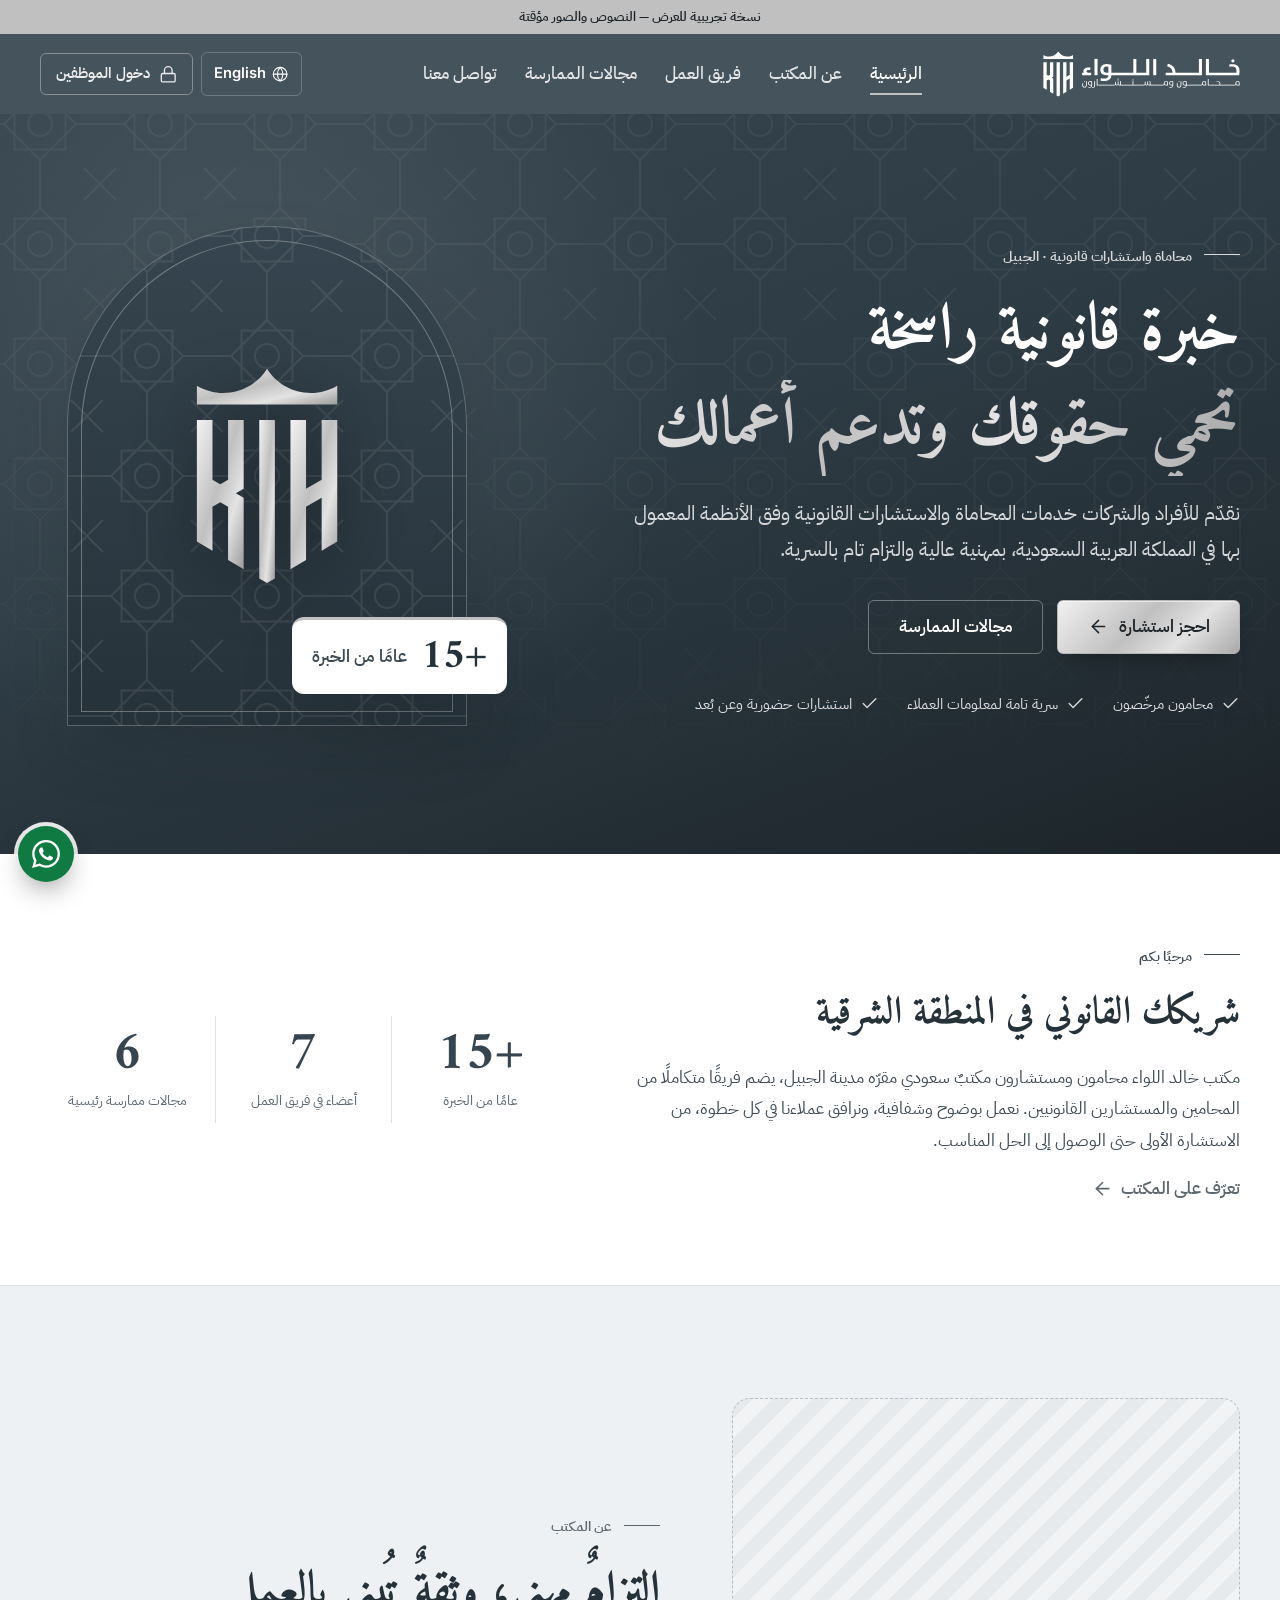
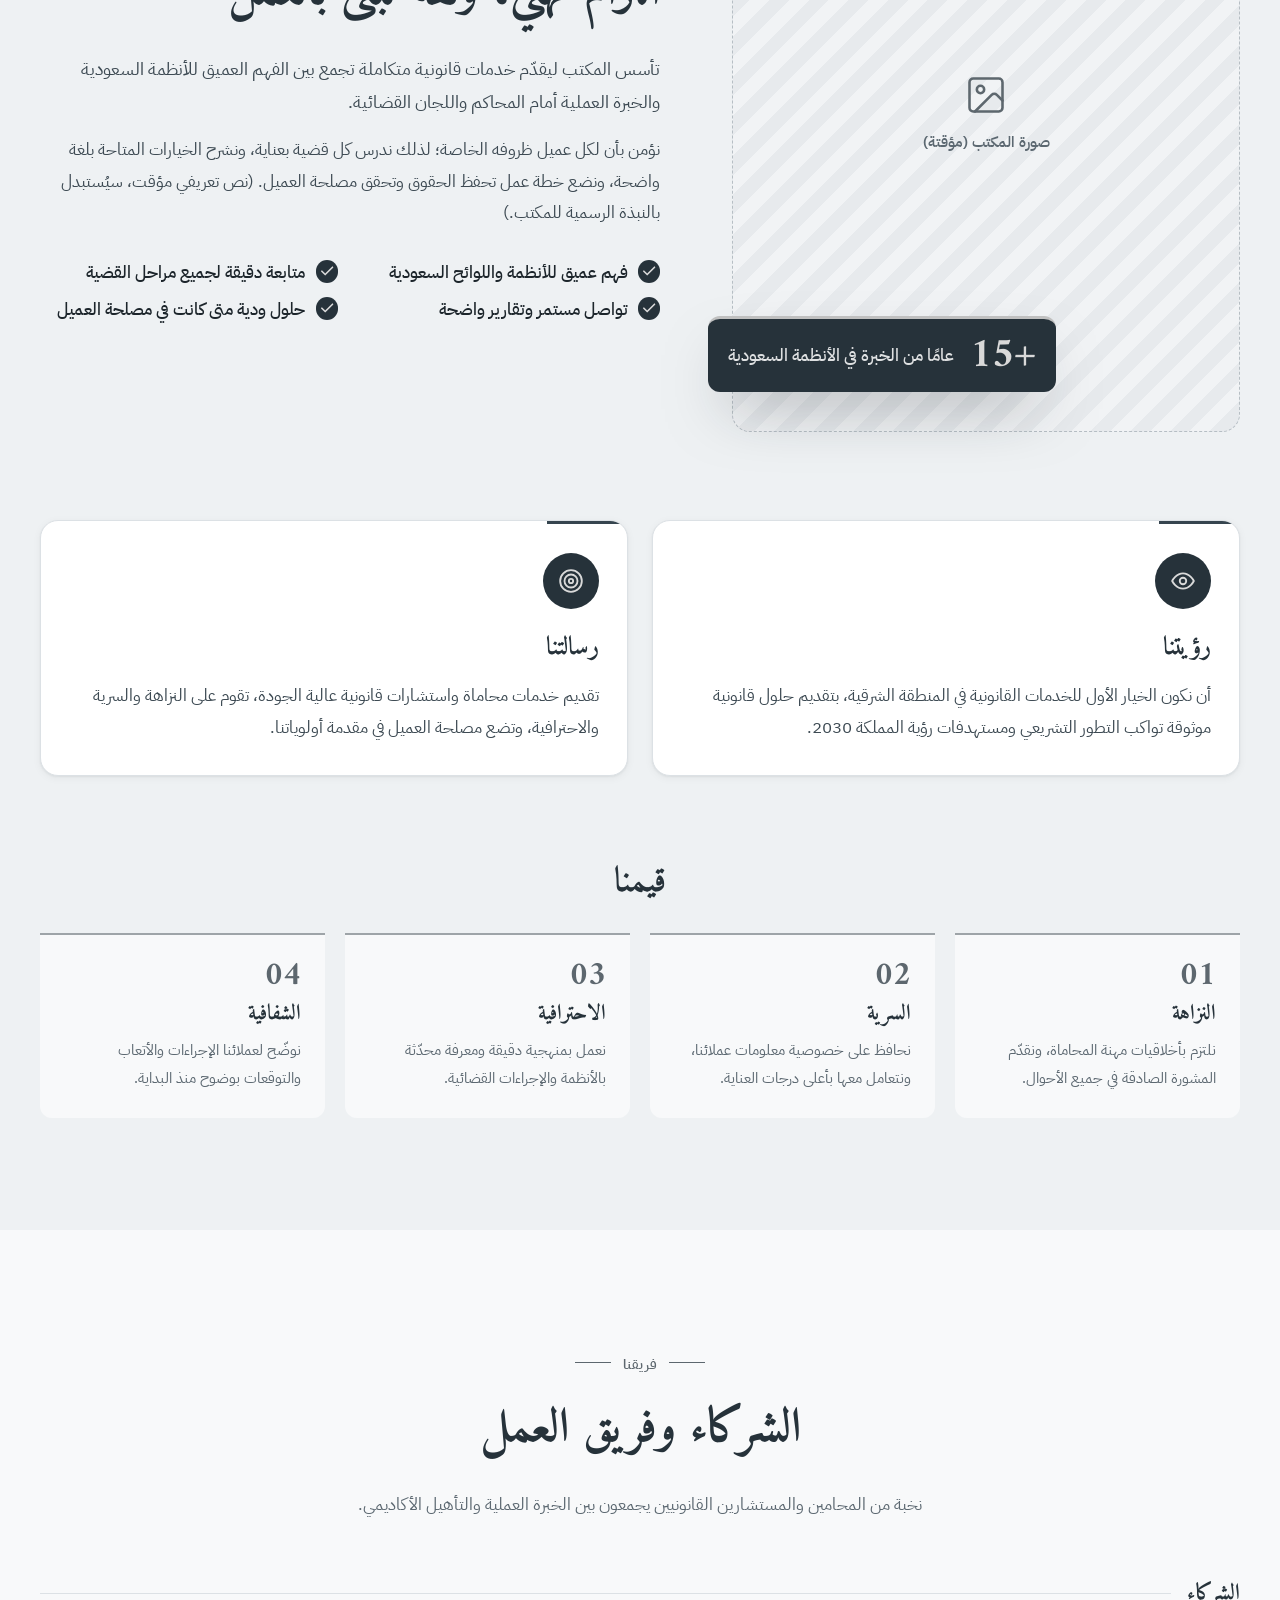
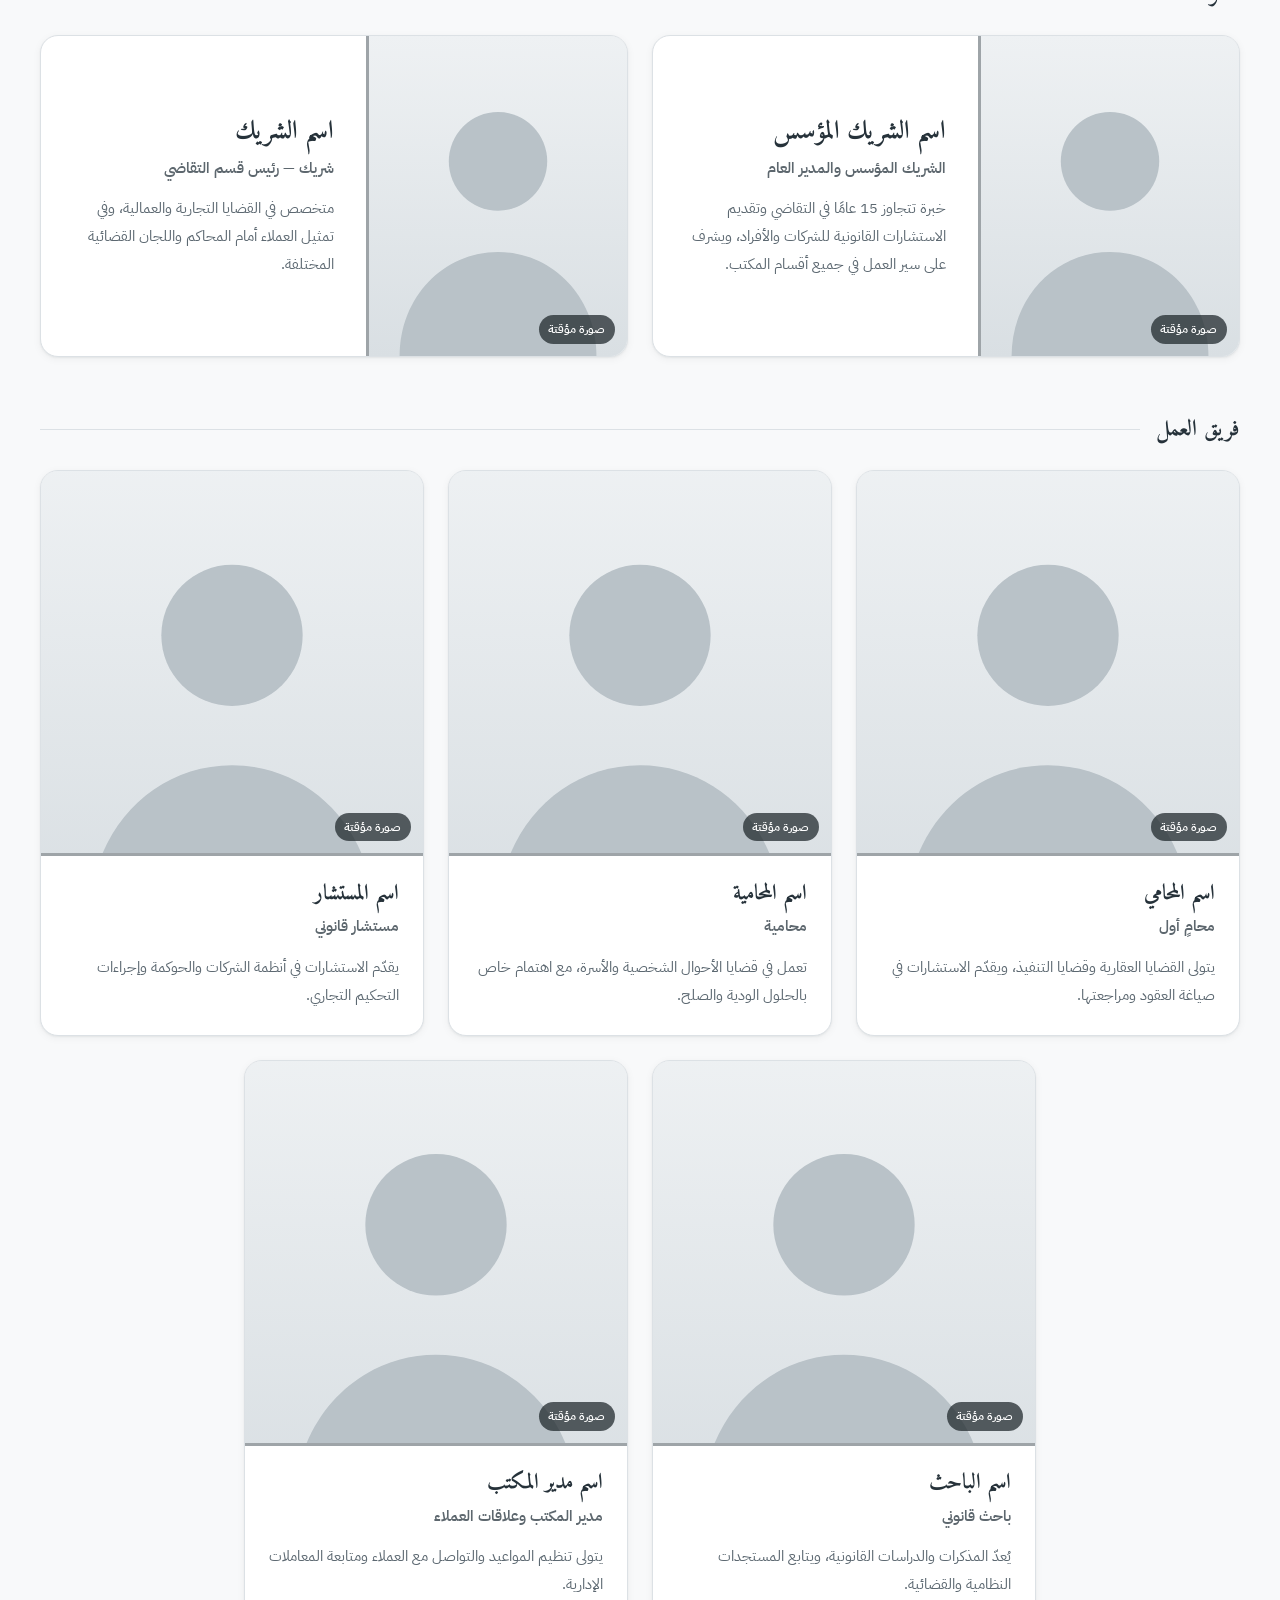
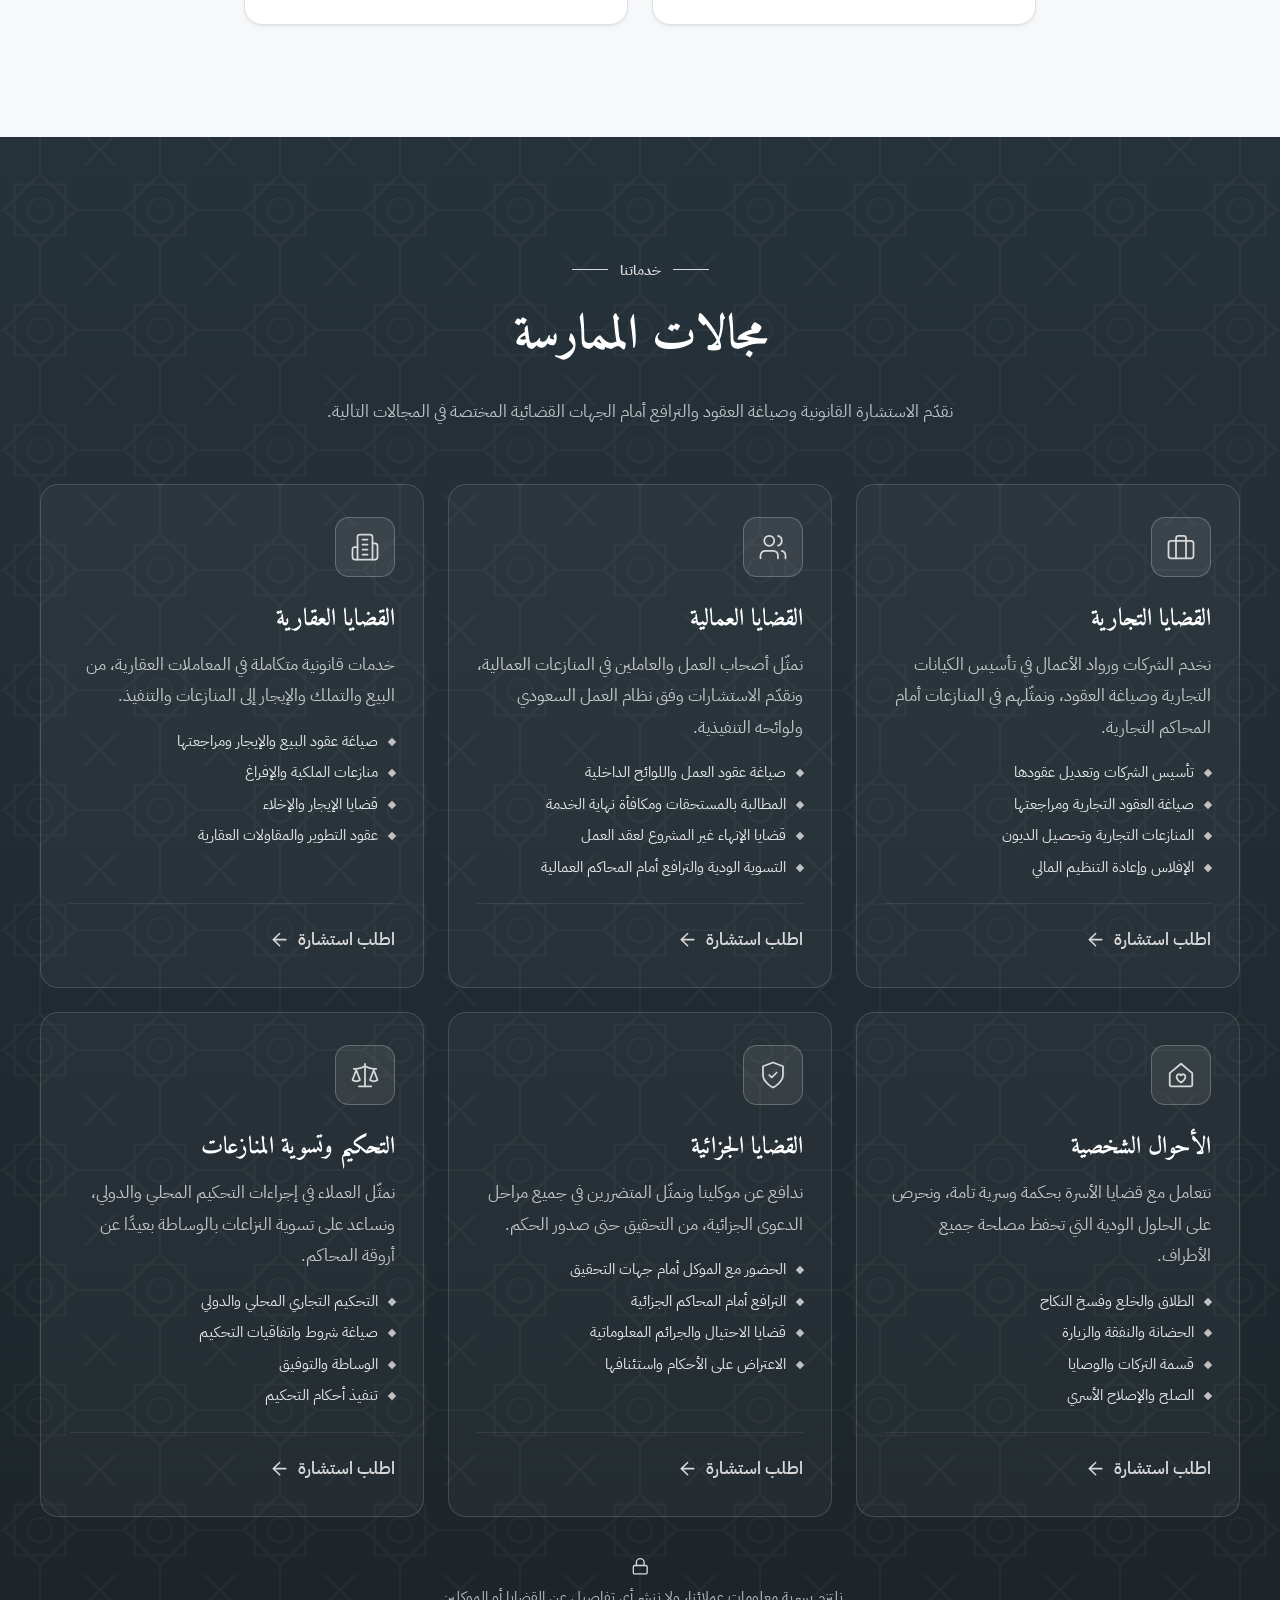
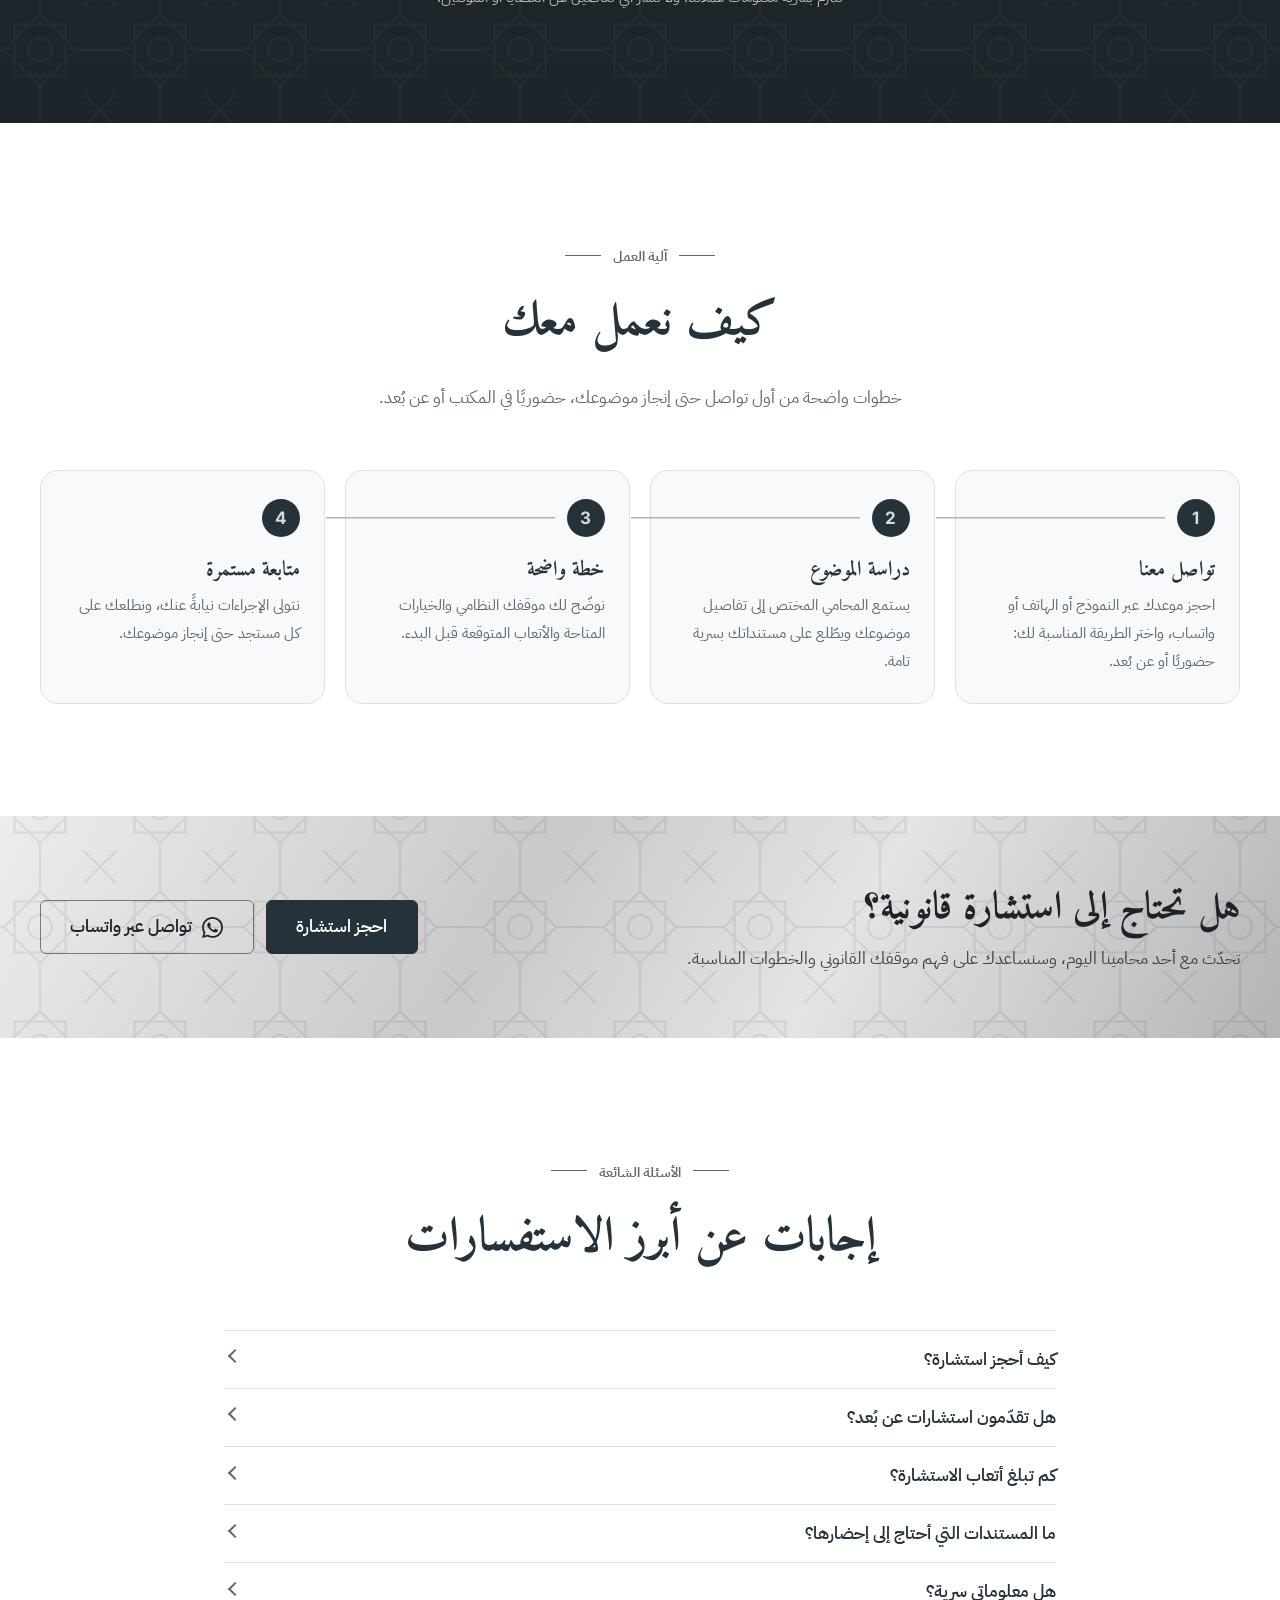
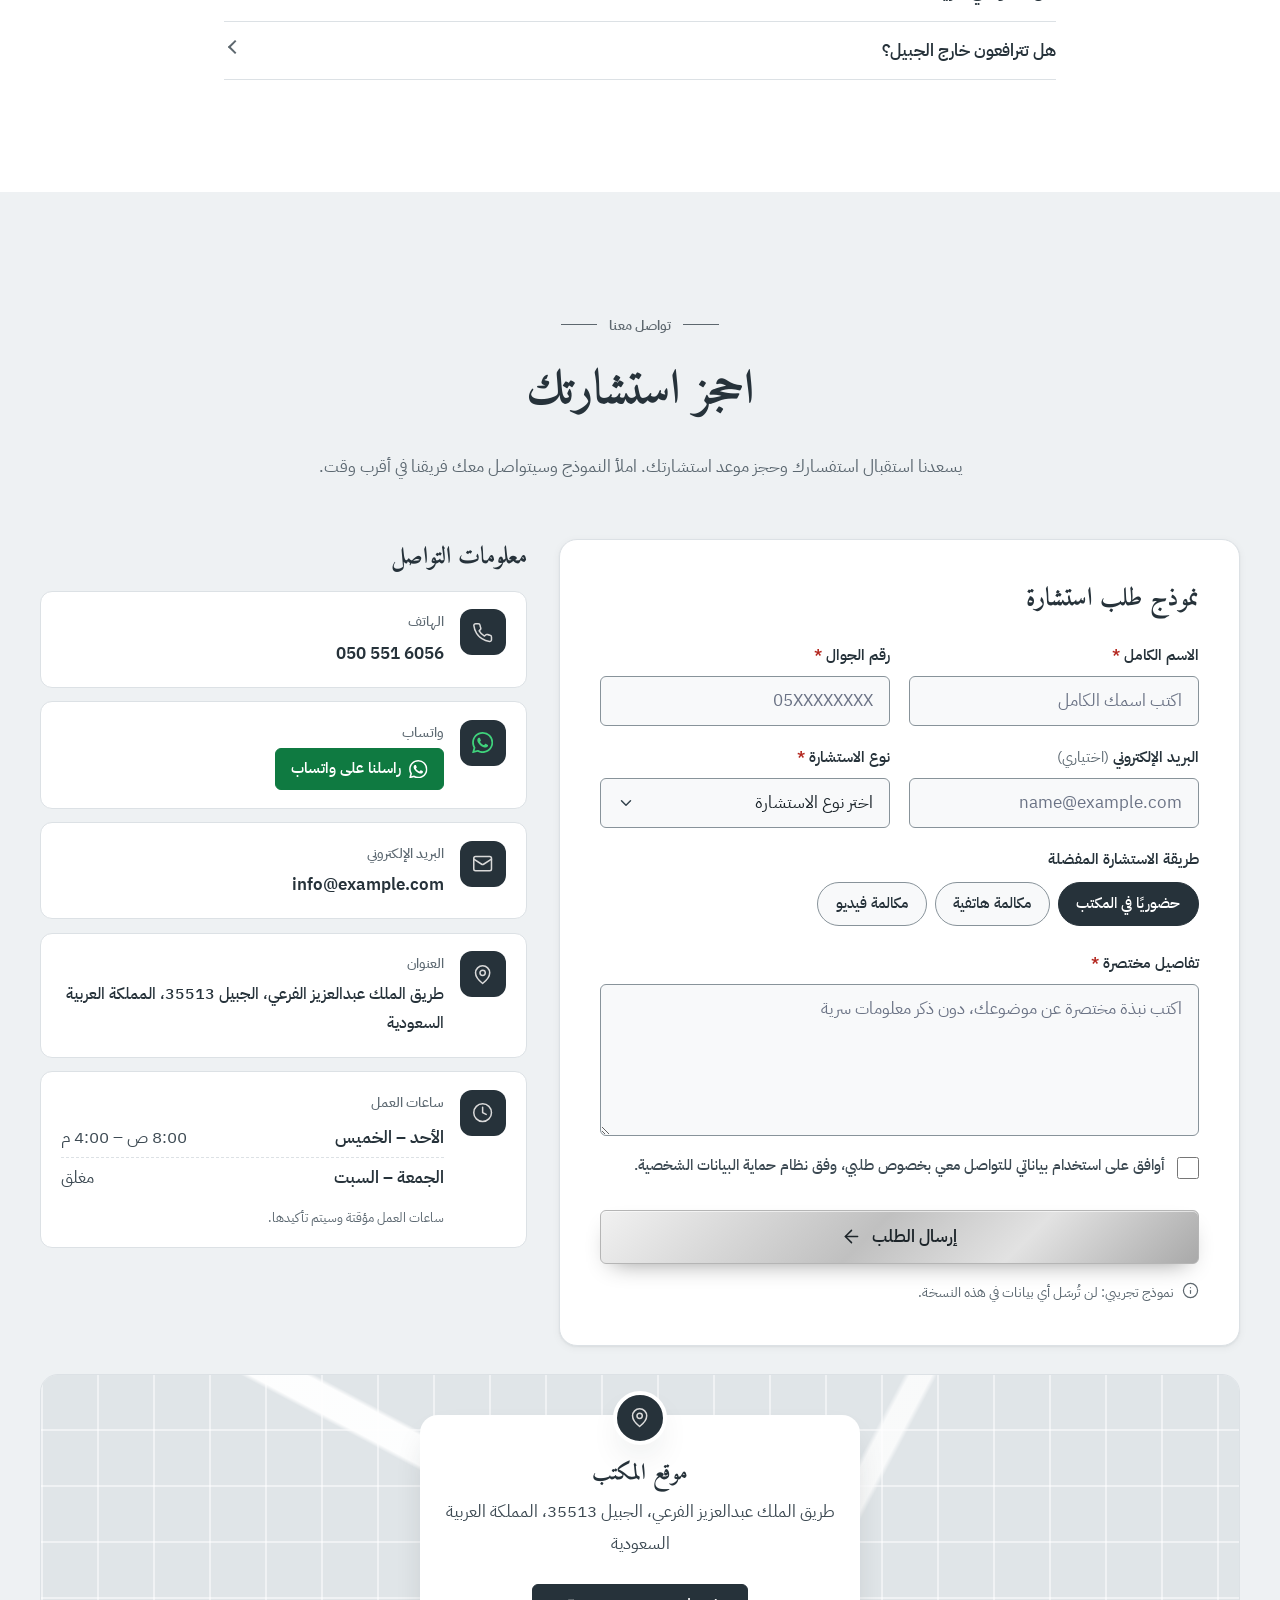
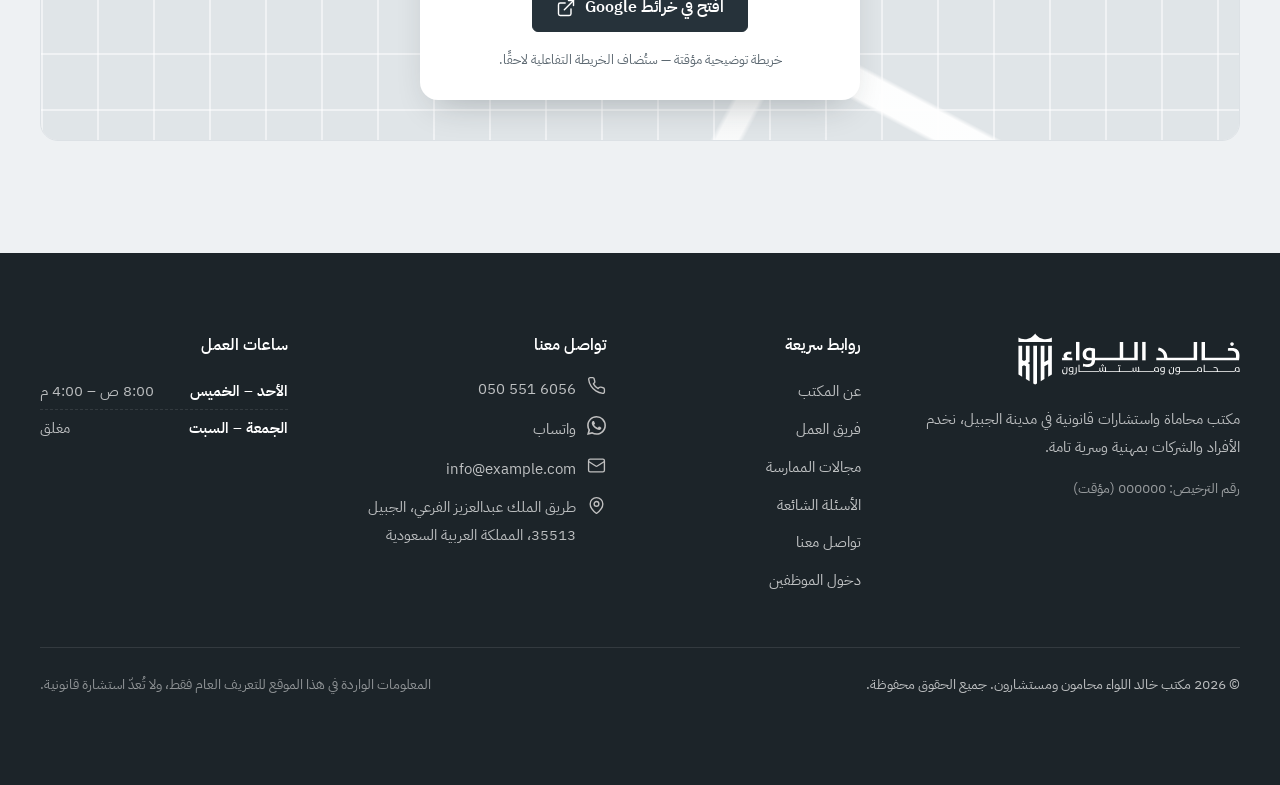
==== public/index.html @ 22cdd8db "Official identity: the firm's logo (Arabic and English lockups, KIH emblem, favicon) and palette — C" ====
<!doctype html>
<html lang="ar" dir="rtl">
<head>
  <meta charset="utf-8">
  <meta name="viewport" content="width=device-width, initial-scale=1, viewport-fit=cover">
  <title data-i18n="meta.home.title">مكتب خالد اللواء محامون ومستشارون</title>
  <meta name="description" content="مكتب محاماة واستشارات قانونية في الجبيل، يخدم الأفراد والشركات في القضايا التجارية والعمالية والعقارية والأحوال الشخصية والقضايا الجزائية والتحكيم." data-i18n-attr="content:meta.home.description">
  <!-- Link preview (WhatsApp, X, LinkedIn). og:image must be a full address: change it when the site moves to the client's own domain. -->
  <meta property="og:type" content="website">
  <meta property="og:locale" content="ar_SA">
  <meta property="og:locale:alternate" content="en_US">
  <meta property="og:title" content="مكتب خالد اللواء محامون ومستشارون">
  <meta property="og:description" content="محاماة واستشارات قانونية في الجبيل · Khalid Allewa Lawyers and Consultants">
  <meta property="og:image" content="https://alliwa-law-site.pages.dev/images/og.jpg">
  <meta property="og:image:width" content="1200">
  <meta property="og:image:height" content="630">
  <meta name="twitter:card" content="summary_large_image">
  <!-- Draft: keeps search engines away. Delete this line when the site goes live. -->
  <meta name="robots" content="noindex, nofollow">
  <meta name="theme-color" content="#36454f">
  <link rel="icon" href="favicon.svg" type="image/svg+xml">
  <link rel="preconnect" href="https://fonts.googleapis.com">
  <link rel="preconnect" href="https://fonts.gstatic.com" crossorigin>
  <link rel="stylesheet" href="https://fonts.googleapis.com/css2?family=Amiri:wght@400;700&family=Cormorant+Garamond:wght@500;600;700&family=IBM+Plex+Sans+Arabic:wght@400;500;600;700&family=Inter:wght@400;500;600;700&display=swap">
  <link rel="stylesheet" href="css/style.css">
  <script src="data/settings.js"></script>
  <script src="js/boot.js"></script>
</head>
<body data-page="home">

<!-- Icons (drawn once, used everywhere with <use href="#i-name">) -->
<svg class="sprite" aria-hidden="true" focusable="false">
  <symbol id="i-scale" viewBox="0 0 24 24"><path d="m16 16 3-8 3 8c-.87.65-1.92 1-3 1s-2.13-.35-3-1Z"/><path d="m2 16 3-8 3 8c-.87.65-1.92 1-3 1s-2.13-.35-3-1Z"/><path d="M7 21h10"/><path d="M12 3v18"/><path d="M3 7h2c2 0 5-1 7-2 2 1 5 2 7 2h2"/></symbol>
  <symbol id="i-briefcase" viewBox="0 0 24 24"><rect x="2" y="7" width="20" height="14" rx="2"/><path d="M16 21V5a2 2 0 0 0-2-2h-4a2 2 0 0 0-2 2v16"/></symbol>
  <symbol id="i-users" viewBox="0 0 24 24"><path d="M16 21v-2a4 4 0 0 0-4-4H6a4 4 0 0 0-4 4v2"/><circle cx="9" cy="7" r="4"/><path d="M22 21v-2a4 4 0 0 0-3-3.87"/><path d="M16 3.13a4 4 0 0 1 0 7.75"/></symbol>
  <symbol id="i-building" viewBox="0 0 24 24"><path d="M6 22V4a2 2 0 0 1 2-2h8a2 2 0 0 1 2 2v18Z"/><path d="M6 12H4a2 2 0 0 0-2 2v6a2 2 0 0 0 2 2h2"/><path d="M18 9h2a2 2 0 0 1 2 2v9a2 2 0 0 1-2 2h-2"/><path d="M10 6h4"/><path d="M10 10h4"/><path d="M10 14h4"/><path d="M10 18h4"/></symbol>
  <symbol id="i-family" viewBox="0 0 24 24"><path d="M3 10.5 12 3l9 7.5V20a1 1 0 0 1-1 1H4a1 1 0 0 1-1-1Z"/><path d="M12 18s-3.5-2.2-3.5-4.6A1.9 1.9 0 0 1 12 12.3a1.9 1.9 0 0 1 3.5 1.1C15.5 15.8 12 18 12 18Z"/></symbol>
  <symbol id="i-shield" viewBox="0 0 24 24"><path d="M12 22s8-4 8-10V5l-8-3-8 3v7c0 6 8 10 8 10Z"/><path d="m9 12 2 2 4-4"/></symbol>
  <symbol id="i-gavel" viewBox="0 0 24 24"><path d="m14.5 12.5-8 8a2.12 2.12 0 1 1-3-3l8-8"/><path d="m16 16 6-6"/><path d="m8 8 6-6"/><path d="m9 7 8 8"/><path d="m21 11-8-8"/></symbol>
  <symbol id="i-phone" viewBox="0 0 24 24"><path d="M22 16.92v3a2 2 0 0 1-2.18 2 19.79 19.79 0 0 1-8.63-3.07 19.5 19.5 0 0 1-6-6 19.79 19.79 0 0 1-3.07-8.67A2 2 0 0 1 4.11 2h3a2 2 0 0 1 2 1.72c.13.96.36 1.9.7 2.81a2 2 0 0 1-.45 2.11L8.09 9.91a16 16 0 0 0 6 6l1.27-1.27a2 2 0 0 1 2.11-.45c.91.34 1.85.57 2.81.7A2 2 0 0 1 22 16.92Z"/></symbol>
  <symbol id="i-whatsapp" viewBox="0 0 24 24"><path fill="currentColor" stroke="none" d="M17.47 14.38c-.3-.15-1.76-.87-2.03-.97-.27-.1-.47-.15-.67.15-.2.3-.77.97-.94 1.16-.17.2-.35.22-.64.07-.3-.15-1.26-.46-2.39-1.47-.88-.79-1.48-1.76-1.65-2.06-.17-.3-.02-.46.13-.6.13-.14.3-.35.45-.52.15-.17.2-.3.3-.5.1-.2.05-.37-.03-.52-.07-.15-.67-1.61-.92-2.2-.24-.58-.49-.5-.67-.51h-.57c-.2 0-.52.07-.79.37-.27.3-1.04 1.02-1.04 2.48s1.07 2.88 1.21 3.07c.15.2 2.1 3.2 5.08 4.49.71.31 1.26.49 1.7.63.71.22 1.36.19 1.87.12.57-.09 1.76-.72 2.01-1.42.25-.69.25-1.29.17-1.41-.07-.13-.27-.2-.57-.35m-5.42 7.4h-.01a9.87 9.87 0 0 1-5.03-1.38l-.36-.21-3.74.98 1-3.65-.24-.37a9.86 9.86 0 0 1-1.51-5.26c0-5.45 4.44-9.88 9.89-9.88 2.64 0 5.12 1.03 6.99 2.9a9.83 9.83 0 0 1 2.89 6.99c0 5.45-4.44 9.88-9.88 9.88m8.41-18.3A11.82 11.82 0 0 0 12.05 0C5.5 0 .16 5.34.16 11.89c0 2.1.55 4.14 1.59 5.95L.06 24l6.3-1.65a11.88 11.88 0 0 0 5.68 1.45h.01c6.55 0 11.89-5.34 11.89-11.89 0-3.18-1.24-6.17-3.48-8.41Z"/></symbol>
  <symbol id="i-mail" viewBox="0 0 24 24"><rect x="2" y="4" width="20" height="16" rx="2"/><path d="m22 7-8.97 5.7a1.94 1.94 0 0 1-2.06 0L2 7"/></symbol>
  <symbol id="i-pin" viewBox="0 0 24 24"><path d="M20 10c0 6-8 12-8 12s-8-6-8-12a8 8 0 0 1 16 0Z"/><circle cx="12" cy="10" r="3"/></symbol>
  <symbol id="i-clock" viewBox="0 0 24 24"><circle cx="12" cy="12" r="10"/><path d="M12 6v6l4 2"/></symbol>
  <symbol id="i-globe" viewBox="0 0 24 24"><circle cx="12" cy="12" r="10"/><path d="M12 2a14.5 14.5 0 0 0 0 20 14.5 14.5 0 0 0 0-20"/><path d="M2 12h20"/></symbol>
  <symbol id="i-lock" viewBox="0 0 24 24"><rect x="3" y="11" width="18" height="11" rx="2"/><path d="M7 11V7a5 5 0 0 1 10 0v4"/></symbol>
  <symbol id="i-arrow" viewBox="0 0 24 24"><path d="M5 12h14"/><path d="m12 5 7 7-7 7"/></symbol>
  <symbol id="i-check" viewBox="0 0 24 24"><path d="M20 6 9 17l-5-5"/></symbol>
  <symbol id="i-check-circle" viewBox="0 0 24 24"><path d="M22 11.08V12a10 10 0 1 1-5.93-9.14"/><path d="m9 11 3 3L22 4"/></symbol>
  <symbol id="i-eye" viewBox="0 0 24 24"><path d="M2 12s3.5-7 10-7 10 7 10 7-3.5 7-10 7S2 12 2 12Z"/><circle cx="12" cy="12" r="3"/></symbol>
  <symbol id="i-target" viewBox="0 0 24 24"><circle cx="12" cy="12" r="10"/><circle cx="12" cy="12" r="6"/><circle cx="12" cy="12" r="2"/></symbol>
  <symbol id="i-image" viewBox="0 0 24 24"><rect x="3" y="3" width="18" height="18" rx="2"/><circle cx="9" cy="9" r="2"/><path d="m21 15-3.09-3.09a2 2 0 0 0-2.82 0L6 21"/></symbol>
  <symbol id="i-info" viewBox="0 0 24 24"><circle cx="12" cy="12" r="10"/><path d="M12 16v-4"/><path d="M12 8h.01"/></symbol>
  <symbol id="i-calendar" viewBox="0 0 24 24"><rect x="3" y="4" width="18" height="18" rx="2"/><path d="M16 2v4"/><path d="M8 2v4"/><path d="M3 10h18"/><path d="m9 16 2 2 4-4"/></symbol>
  <symbol id="i-external" viewBox="0 0 24 24"><path d="M15 3h6v6"/><path d="M10 14 21 3"/><path d="M18 13v6a2 2 0 0 1-2 2H5a2 2 0 0 1-2-2V8a2 2 0 0 1 2-2h6"/></symbol>
</svg>

<a class="skip-link" href="#main" data-i18n="a11y.skip"></a>

<div class="demo-banner" data-demo-banner hidden><span data-i18n="demo.banner"></span></div>

<!-- ============ Header ============ -->
<header class="site-header" data-header>
  <div class="container header-inner">
    <a class="brand" href="#home">
      <img class="brand-lockup" src="images/logo-ar.svg" alt="" width="171" height="40" data-logo="ar" data-i18n-attr="alt:brand.fullName">
      <img class="brand-lockup" src="images/logo-en.svg" alt="" width="171" height="40" data-logo="en" data-i18n-attr="alt:brand.fullName">
    </a>

    <nav class="main-nav" id="main-nav" data-nav data-i18n-attr="aria-label:nav.label">
      <ul class="nav-list">
        <li><a href="#home" data-i18n="nav.home"></a></li>
        <li><a href="#about" data-i18n="nav.about"></a></li>
        <li><a href="#team" data-i18n="nav.team"></a></li>
        <li><a href="#practice" data-i18n="nav.practice"></a></li>
        <li><a href="#contact" data-i18n="nav.contact"></a></li>
      </ul>
      <div class="nav-extra">
        <a class="btn btn-primary btn-block" href="#contact" data-book><span data-i18n="cta.book"></span></a>
        <a class="btn btn-outline-light btn-block" href="login.html"><svg class="icon" aria-hidden="true"><use href="#i-lock"/></svg><span data-i18n="header.login"></span></a>
      </div>
    </nav>

    <div class="header-actions">
      <button class="lang-switch" type="button" data-lang-switch>
        <svg class="icon" aria-hidden="true"><use href="#i-globe"/></svg>
        <span class="lang-full" data-i18n="header.langSwitch" data-i18n-attr="lang:header.langCode"></span>
        <span class="lang-short" data-i18n="header.langShort" data-i18n-attr="lang:header.langCode"></span>
      </button>
      <a class="btn btn-outline-accent btn-sm header-login" href="login.html">
        <svg class="icon" aria-hidden="true"><use href="#i-lock"/></svg><span data-i18n="header.login"></span>
      </a>
      <button class="menu-toggle" type="button" aria-controls="main-nav" aria-expanded="false" data-menu-toggle data-i18n-attr="aria-label:nav.open">
        <span class="menu-bars" aria-hidden="true"><span></span><span></span><span></span></span>
      </button>
    </div>
  </div>
</header>

<main id="main">

  <!-- ============ 1. Home / Hero ============ -->
  <section class="hero" id="home" aria-labelledby="hero-title">
    <div class="hero-pattern" aria-hidden="true"></div>
    <div class="container hero-inner">
      <div class="hero-content">
        <p class="eyebrow eyebrow-light"><span data-i18n="hero.eyebrow"></span></p>
        <h1 class="hero-title" id="hero-title">
          <span data-i18n="hero.title"></span>
          <span class="accent" data-i18n="hero.titleAccent"></span>
        </h1>
        <p class="hero-lead" data-i18n="hero.lead"></p>
        <div class="hero-cta">
          <a class="btn btn-primary btn-lg" href="#contact" data-book>
            <span data-i18n="cta.book"></span>
            <svg class="icon icon-flip" aria-hidden="true"><use href="#i-arrow"/></svg>
          </a>
          <a class="btn btn-outline-light btn-lg" href="#practice"><span data-i18n="hero.secondary"></span></a>
        </div>
        <ul class="hero-points" data-list="hero.points">
          <template><li><svg class="icon" aria-hidden="true"><use href="#i-check"/></svg><span data-field="."></span></li></template>
        </ul>
      </div>

      <div class="hero-visual" aria-hidden="true">
        <div class="arch">
          <div class="arch-pattern"></div>
          <img class="arch-emblem" src="images/logo-mark.svg" alt="" width="132" height="200">
        </div>
        <div class="hero-badge">
          <strong class="hero-badge-num"><bdi data-years></bdi></strong>
          <span data-i18n="hero.badge"></span>
        </div>
      </div>
    </div>
  </section>

  <!-- Short intro + key numbers -->
  <section class="intro" aria-labelledby="intro-title">
    <div class="container intro-inner">
      <div class="intro-text reveal">
        <p class="eyebrow"><span data-i18n="intro.eyebrow"></span></p>
        <h2 class="section-title" id="intro-title" data-i18n="intro.title"></h2>
        <p data-i18n="intro.text"></p>
        <a class="link-arrow" href="#about"><span data-i18n="intro.more"></span><svg class="icon icon-flip" aria-hidden="true"><use href="#i-arrow"/></svg></a>
      </div>
      <ul class="stats reveal">
        <li class="stat"><span class="stat-num" data-stat="years"></span><span class="stat-label" data-i18n="stats.years"></span></li>
        <li class="stat"><span class="stat-num" data-stat="team"></span><span class="stat-label" data-i18n="stats.team"></span></li>
        <li class="stat"><span class="stat-num" data-stat="areas"></span><span class="stat-label" data-i18n="stats.areas"></span></li>
      </ul>
    </div>
  </section>

  <!-- ============ 2. About ============ -->
  <section class="section about" id="about" aria-labelledby="about-title">
    <div class="container">
      <div class="about-grid">
        <div class="about-media reveal">
          <div class="ph ph-photo">
            <svg class="icon" aria-hidden="true"><use href="#i-image"/></svg>
            <span data-i18n="placeholder.officePhoto"></span>
          </div>
          <div class="exp-badge">
            <strong><bdi data-years></bdi></strong>
            <span data-i18n="about.badge"></span>
          </div>
        </div>
        <div class="about-body reveal">
          <p class="eyebrow"><span data-i18n="about.eyebrow"></span></p>
          <h2 class="section-title" id="about-title" data-i18n="about.title"></h2>
          <p class="lead" data-i18n="about.lead"></p>
          <p data-i18n="about.text"></p>
          <ul class="checklist" data-list="about.highlights">
            <template><li><svg class="icon" aria-hidden="true"><use href="#i-check"/></svg><span data-field="."></span></li></template>
          </ul>
        </div>
      </div>

      <div class="vm-grid">
        <article class="vm-card reveal">
          <span class="vm-icon" aria-hidden="true"><svg class="icon"><use href="#i-eye"/></svg></span>
          <h3 data-i18n="about.vision.title"></h3>
          <p data-i18n="about.vision.text"></p>
        </article>
        <article class="vm-card reveal">
          <span class="vm-icon" aria-hidden="true"><svg class="icon"><use href="#i-target"/></svg></span>
          <h3 data-i18n="about.mission.title"></h3>
          <p data-i18n="about.mission.text"></p>
        </article>
      </div>

      <div class="values">
        <h3 class="values-title" data-i18n="about.valuesTitle"></h3>
        <ol class="values-grid reveal-stagger" data-list="about.values">
          <template><li class="value-card"><h4 data-field="title"></h4><p data-field="text"></p></li></template>
        </ol>
      </div>
    </div>
  </section>

  <!-- ============ 3. Partners & team ============ -->
  <section class="section team" id="team" aria-labelledby="team-title">
    <div class="container">
      <header class="section-head center reveal">
        <p class="eyebrow"><span data-i18n="team.eyebrow"></span></p>
        <h2 class="section-title" id="team-title" data-i18n="team.title"></h2>
        <p class="section-sub" data-i18n="team.subtitle"></p>
      </header>

      <div class="team-group" data-team-group="partners">
        <h3 class="group-title" data-i18n="team.partnersTitle"></h3>
        <div class="team-grid team-grid-partners reveal-stagger" data-team="partners"></div>
      </div>
      <div class="team-group" data-team-group="staff">
        <h3 class="group-title" data-i18n="team.staffTitle"></h3>
        <div class="team-grid reveal-stagger" data-team="staff"></div>
      </div>
    </div>

    <template id="tpl-member">
      <article class="member-card">
        <div class="member-photo"><img src="" alt="" width="400" height="480" loading="lazy" decoding="async"></div>
        <div class="member-body">
          <h4 class="member-name"></h4>
          <p class="member-role"></p>
          <p class="member-bio"></p>
        </div>
      </article>
    </template>
  </section>

  <!-- ============ 4. Practice areas ============ -->
  <section class="section practice dark" id="practice" aria-labelledby="practice-title">
    <div class="practice-pattern" aria-hidden="true"></div>
    <div class="container">
      <header class="section-head center reveal">
        <p class="eyebrow eyebrow-light"><span data-i18n="practice.eyebrow"></span></p>
        <h2 class="section-title" id="practice-title" data-i18n="practice.title"></h2>
        <p class="section-sub" data-i18n="practice.subtitle"></p>
      </header>
      <div class="practice-grid reveal-stagger" data-practice></div>
      <p class="practice-note">
        <svg class="icon" aria-hidden="true"><use href="#i-lock"/></svg>
        <span data-i18n="practice.note"></span>
      </p>
    </div>

    <template id="tpl-area">
      <article class="area-card">
        <span class="area-icon" aria-hidden="true"><svg class="icon"><use href=""/></svg></span>
        <h3 class="area-title"></h3>
        <p class="area-text"></p>
        <ul class="area-list"><template><li data-field="."></li></template></ul>
        <a class="area-link" href="#contact" data-book>
          <span data-i18n="practice.cta"></span>
          <svg class="icon icon-flip" aria-hidden="true"><use href="#i-arrow"/></svg>
        </a>
      </article>
    </template>
  </section>

  <!-- How we work -->
  <section class="section process" id="process" aria-labelledby="process-title">
    <div class="container">
      <header class="section-head center reveal">
        <p class="eyebrow"><span data-i18n="process.eyebrow"></span></p>
        <h2 class="section-title" id="process-title" data-i18n="process.title"></h2>
        <p class="section-sub" data-i18n="process.subtitle"></p>
      </header>
      <ol class="steps reveal-stagger" data-list="process.steps">
        <template><li class="step"><h3 data-field="title"></h3><p data-field="text"></p></li></template>
      </ol>
    </div>
  </section>

  <!-- Call-to-action band -->
  <section class="cta-band" aria-labelledby="cta-title">
    <div class="cta-pattern" aria-hidden="true"></div>
    <div class="container cta-inner">
      <div>
        <h2 id="cta-title" data-i18n="ctaBand.title"></h2>
        <p data-i18n="ctaBand.text"></p>
      </div>
      <div class="cta-actions">
        <a class="btn btn-navy btn-lg" href="#contact" data-book><span data-i18n="cta.book"></span></a>
        <a class="btn btn-outline-navy btn-lg" data-link="whatsapp">
          <svg class="icon" aria-hidden="true"><use href="#i-whatsapp"/></svg><span data-i18n="cta.whatsapp"></span>
        </a>
      </div>
    </div>
  </section>

  <!-- Frequently asked questions -->
  <section class="section faq" id="faq" aria-labelledby="faq-title">
    <div class="container">
      <header class="section-head center reveal">
        <p class="eyebrow"><span data-i18n="faq.eyebrow"></span></p>
        <h2 class="section-title" id="faq-title" data-i18n="faq.title"></h2>
      </header>
      <div class="faq-list reveal" data-list="faq.items">
        <template><details class="faq-item"><summary data-field="q"></summary><p class="faq-a" data-field="a"></p></details></template>
      </div>
    </div>
  </section>

  <!-- ============ 5. Contact ============ -->
  <section class="section contact" id="contact" aria-labelledby="contact-title">
    <div class="container">
      <header class="section-head center reveal">
        <p class="eyebrow"><span data-i18n="contact.eyebrow"></span></p>
        <h2 class="section-title" id="contact-title" data-i18n="contact.title"></h2>
        <p class="section-sub" data-i18n="contact.subtitle"></p>
      </header>

      <div class="contact-grid">
        <!-- Demo form: nothing is sent yet (see js/main.js → setupForm) -->
        <form class="contact-form card reveal" novalidate data-contact-form>
          <h3 class="form-title" id="form-title" tabindex="-1" data-i18n="contact.form.title"></h3>
          <div class="form-grid">
            <div class="field">
              <label for="f-name"><span data-i18n="contact.form.name"></span> <span class="req" aria-hidden="true">*</span></label>
              <input class="input" id="f-name" name="name" type="text" autocomplete="name" required aria-describedby="f-name-err" data-i18n-attr="placeholder:contact.form.namePh">
              <p class="field-error" id="f-name-err" hidden></p>
            </div>
            <div class="field">
              <label for="f-phone"><span data-i18n="contact.form.phone"></span> <span class="req" aria-hidden="true">*</span></label>
              <input class="input input-ltr" id="f-phone" name="phone" type="tel" inputmode="tel" autocomplete="tel" dir="ltr" required aria-describedby="f-phone-err" data-i18n-attr="placeholder:contact.form.phonePh">
              <p class="field-error" id="f-phone-err" hidden></p>
            </div>
            <div class="field">
              <label for="f-email"><span data-i18n="contact.form.email"></span> <span class="optional" data-i18n="contact.form.optional"></span></label>
              <input class="input input-ltr" id="f-email" name="email" type="email" autocomplete="email" dir="ltr" aria-describedby="f-email-err" data-i18n-attr="placeholder:contact.form.emailPh">
              <p class="field-error" id="f-email-err" hidden></p>
            </div>
            <div class="field">
              <label for="f-area"><span data-i18n="contact.form.area"></span> <span class="req" aria-hidden="true">*</span></label>
              <select class="input" id="f-area" name="area" required aria-describedby="f-area-err" data-area-select>
                <option value="" data-i18n="contact.form.areaPh"></option>
              </select>
              <p class="field-error" id="f-area-err" hidden></p>
            </div>
            <fieldset class="field field-full choice-group">
              <legend data-i18n="contact.form.method"></legend>
              <div class="choices">
                <label class="choice"><input type="radio" name="method" value="office" checked><span data-i18n="contact.form.methods.office"></span></label>
                <label class="choice"><input type="radio" name="method" value="phone"><span data-i18n="contact.form.methods.phone"></span></label>
                <label class="choice"><input type="radio" name="method" value="video"><span data-i18n="contact.form.methods.video"></span></label>
              </div>
            </fieldset>
            <div class="field field-full">
              <label for="f-message"><span data-i18n="contact.form.message"></span> <span class="req" aria-hidden="true">*</span></label>
              <textarea class="input" id="f-message" name="message" rows="5" required aria-describedby="f-message-err" data-i18n-attr="placeholder:contact.form.messagePh"></textarea>
              <p class="field-error" id="f-message-err" hidden></p>
            </div>
            <div class="field field-full">
              <label class="check">
                <input type="checkbox" id="f-consent" name="consent" required aria-describedby="f-consent-err">
                <span data-i18n="contact.form.consent"></span>
              </label>
              <p class="field-error" id="f-consent-err" hidden></p>
            </div>
          </div>
          <button class="btn btn-primary btn-lg btn-block" type="submit">
            <span data-i18n="contact.form.submit"></span>
            <svg class="icon icon-flip" aria-hidden="true"><use href="#i-arrow"/></svg>
          </button>
          <p class="form-note"><svg class="icon" aria-hidden="true"><use href="#i-info"/></svg><span data-i18n="contact.form.note"></span></p>
          <div class="form-success" data-form-success tabindex="-1" hidden>
            <svg class="icon" aria-hidden="true"><use href="#i-check-circle"/></svg>
            <div>
              <h4 data-i18n="contact.form.successTitle"></h4>
              <p data-i18n="contact.form.successText"></p>
              <button class="btn-text" type="button" data-form-again data-i18n="contact.form.again"></button>
            </div>
          </div>
        </form>

        <aside class="contact-info reveal" aria-labelledby="info-title">
          <h3 class="info-heading" id="info-title" data-i18n="contact.info.title"></h3>
          <ul class="info-list">
            <li class="info-item">
              <span class="info-icon" aria-hidden="true"><svg class="icon"><use href="#i-phone"/></svg></span>
              <div>
                <p class="info-label" data-i18n="contact.info.phone"></p>
                <a class="info-value" data-link="phone"><bdi dir="ltr" data-setting="phoneDisplay"></bdi></a>
              </div>
            </li>
            <li class="info-item">
              <span class="info-icon info-icon-wa" aria-hidden="true"><svg class="icon"><use href="#i-whatsapp"/></svg></span>
              <div>
                <p class="info-label" data-i18n="contact.info.whatsapp"></p>
                <a class="btn btn-whatsapp btn-sm" data-link="whatsapp">
                  <svg class="icon" aria-hidden="true"><use href="#i-whatsapp"/></svg><span data-i18n="contact.info.whatsappAction"></span>
                </a>
              </div>
            </li>
            <li class="info-item">
              <span class="info-icon" aria-hidden="true"><svg class="icon"><use href="#i-mail"/></svg></span>
              <div>
                <p class="info-label" data-i18n="contact.info.email"></p>
                <a class="info-value" data-link="email"><bdi dir="ltr" data-setting="email"></bdi></a>
              </div>
            </li>
            <li class="info-item">
              <span class="info-icon" aria-hidden="true"><svg class="icon"><use href="#i-pin"/></svg></span>
              <div>
                <p class="info-label" data-i18n="contact.info.address"></p>
                <p class="info-value" data-i18n="contact.address"></p>
              </div>
            </li>
            <li class="info-item">
              <span class="info-icon" aria-hidden="true"><svg class="icon"><use href="#i-clock"/></svg></span>
              <div class="info-grow">
                <p class="info-label" data-i18n="contact.info.hours"></p>
                <ul class="hours-list" data-list="contact.hours">
                  <template><li><span data-field="days"></span><span data-field="time"></span></li></template>
                </ul>
                <p class="hours-note" data-i18n="contact.hoursNote"></p>
              </div>
            </li>
          </ul>
        </aside>
      </div>

      <!-- Map: placeholder until a Google Maps embed link is added in data/settings.js (mapEmbed) -->
      <div class="map-box reveal" data-map>
        <div class="map-placeholder">
          <div class="map-card">
            <span class="map-pin" aria-hidden="true"><svg class="icon"><use href="#i-pin"/></svg></span>
            <h3 data-i18n="contact.map.title"></h3>
            <p data-i18n="contact.address"></p>
            <a class="btn btn-navy" data-link="map">
              <span data-i18n="contact.map.open"></span>
              <svg class="icon" aria-hidden="true"><use href="#i-external"/></svg>
            </a>
            <p class="map-note" data-i18n="contact.map.placeholder"></p>
          </div>
        </div>
      </div>
    </div>
  </section>
</main>

<!-- ============ Footer ============ -->
<footer class="site-footer">
  <div class="container">
    <div class="footer-grid">
      <div class="footer-brand">
        <a class="brand" href="#home">
          <img class="brand-lockup" src="images/logo-ar.svg" alt="" width="171" height="40" data-logo="ar" data-i18n-attr="alt:brand.fullName">
          <img class="brand-lockup" src="images/logo-en.svg" alt="" width="171" height="40" data-logo="en" data-i18n-attr="alt:brand.fullName">
        </a>
        <p data-i18n="footer.about"></p>
        <p class="footer-license" data-i18n="footer.license"></p>
      </div>
      <nav aria-labelledby="footer-links-title">
        <h2 class="footer-title" id="footer-links-title" data-i18n="footer.linksTitle"></h2>
        <ul class="footer-links">
          <li><a href="#about" data-i18n="nav.about"></a></li>
          <li><a href="#team" data-i18n="nav.team"></a></li>
          <li><a href="#practice" data-i18n="nav.practice"></a></li>
          <li><a href="#faq" data-i18n="faq.eyebrow"></a></li>
          <li><a href="#contact" data-i18n="nav.contact"></a></li>
          <li><a href="login.html" data-i18n="header.login"></a></li>
        </ul>
      </nav>
      <div>
        <h2 class="footer-title" data-i18n="footer.contactTitle"></h2>
        <ul class="footer-contact">
          <li><svg class="icon" aria-hidden="true"><use href="#i-phone"/></svg><a data-link="phone"><bdi dir="ltr" data-setting="phoneDisplay"></bdi></a></li>
          <li><svg class="icon" aria-hidden="true"><use href="#i-whatsapp"/></svg><a data-link="whatsapp" data-i18n="contact.info.whatsapp"></a></li>
          <li><svg class="icon" aria-hidden="true"><use href="#i-mail"/></svg><a data-link="email"><bdi dir="ltr" data-setting="email"></bdi></a></li>
          <li><svg class="icon" aria-hidden="true"><use href="#i-pin"/></svg><span data-i18n="contact.address"></span></li>
        </ul>
      </div>
      <div>
        <h2 class="footer-title" data-i18n="footer.hoursTitle"></h2>
        <ul class="hours-list hours-list-footer" data-list="contact.hours">
          <template><li><span data-field="days"></span><span data-field="time"></span></li></template>
        </ul>
      </div>
    </div>
    <div class="footer-bottom">
      <p data-i18n="footer.copyright"></p>
      <p class="disclaimer" data-i18n="footer.disclaimer"></p>
    </div>
  </div>
</footer>

<!-- Phones: quick-contact bar at the bottom (appears after scrolling past the hero buttons) -->
<nav class="mobile-bar" data-mobile-bar data-i18n-attr="aria-label:mobileBar.label">
  <a class="mobile-bar-item" data-link="phone"><svg class="icon" aria-hidden="true"><use href="#i-phone"/></svg><span data-i18n="mobileBar.call"></span></a>
  <a class="mobile-bar-item mobile-bar-wa" data-link="whatsapp"><svg class="icon" aria-hidden="true"><use href="#i-whatsapp"/></svg><span data-i18n="mobileBar.whatsapp"></span></a>
  <a class="mobile-bar-item mobile-bar-book" href="#contact" data-book><svg class="icon" aria-hidden="true"><use href="#i-calendar"/></svg><span data-i18n="mobileBar.book"></span></a>
</nav>

<a class="wa-float" data-link="whatsapp" data-i18n-attr="aria-label:whatsapp.float">
  <svg class="icon" aria-hidden="true"><use href="#i-whatsapp"/></svg>
</a>

<noscript><p class="noscript">يرجى تفعيل JavaScript لعرض محتوى الموقع. · Please enable JavaScript to view this site.</p></noscript>

<script src="data/ar.js" defer></script>
<script src="data/en.js" defer></script>
<script src="js/i18n.js" defer></script>
<script src="js/main.js" defer></script>
</body>
</html>
---- public/css/style.css ----
/* ==========================================================================
   Law firm website — styles
   - Colours, fonts and spacing are set once in :root (section 1). Change them there.
   - One stylesheet for Arabic (RTL) and English (LTR): spacing uses logical
     properties (inline-start / inline-end) so the layout mirrors by itself.
   - Mobile first: the base rules are for phones; @media (min-width) adds the rest.
   ========================================================================== */

/* ---------- 1. Design tokens ---------- */
:root {
  /* brand: Charcoal Gray #36454F · Brushed Silver #C0C0C0 · Pure White #FFFFFF */
  --char-950: #1c2429;
  --char-900: #26323a;
  --char-800: #2e3c45;
  --char-700: #36454f;           /* the brand charcoal */
  --char-600: #4b5d69;
  --silver-300: #ececec;
  --silver-400: #d9d9d9;
  --silver-500: #c0c0c0;         /* the brand silver */
  --silver-600: #9ea4a8;         /* silver lines on light backgrounds */
  --silver-700: #5d676e;         /* silver-grey for text on light backgrounds */
  --brushed: linear-gradient(135deg, #f1f1f1 0%, #c0c0c0 45%, #e2e2e2 70%, #a9a9a9 100%);
  --paper-50: #f8f9fa;
  --paper-100: #eef1f3;
  --paper-200: #e1e6e9;
  --ink-900: #1c252b;
  --ink-700: #3d4a53;
  --ink-500: #5c6871;
  --line: #dce1e5;
  --white: #fff;
  --danger: #b3261e;
  --success: #1e6b45;
  --whatsapp: #0f7a41;
  --focus: var(--silver-500);

  --font-body: "Inter", system-ui, -apple-system, "Segoe UI", Roboto, sans-serif;
  --font-head: "Cormorant Garamond", Georgia, "Times New Roman", serif;
  --lh-body: 1.65;
  --lh-head: 1.15;

  --radius-sm: 6px;
  --radius: 12px;
  --radius-lg: 18px;
  --shadow-sm: 0 1px 2px rgb(28 36 41 / .06), 0 2px 8px rgb(28 36 41 / .05);
  --shadow: 0 16px 36px -16px rgb(28 36 41 / .3);
  --shadow-lg: 0 28px 64px -24px rgb(28 36 41 / .5);
  --ease: cubic-bezier(.2, .7, .2, 1);

  --container: 1200px;
  --gutter: 1.25rem;
  --header-h: 68px;
}

html[lang="ar"] {
  --font-body: "IBM Plex Sans Arabic", "Segoe UI", Tahoma, sans-serif;
  --font-head: "Amiri", "Traditional Arabic", "Times New Roman", serif;
  --lh-body: 1.85;
  --lh-head: 1.5;
}

@media (min-width: 70em) {
  :root { --gutter: 2rem; --header-h: 80px; }
}

/* ---------- 2. Base ---------- */
*, *::before, *::after { box-sizing: border-box; }

html {
  -webkit-text-size-adjust: 100%;
  text-size-adjust: 100%;
  scroll-behavior: smooth;
  scroll-padding-top: calc(var(--header-h) + 8px);
}

body {
  margin: 0;
  font-family: var(--font-body);
  font-size: 1rem;
  line-height: var(--lh-body);
  color: var(--ink-900);
  background: var(--paper-50);
  -webkit-font-smoothing: antialiased;
  -moz-osx-font-smoothing: grayscale;
  font-variant-numeric: lining-nums;
  overflow-x: clip;
}
html[lang="ar"] body { font-size: 1.0625rem; }

img, svg { display: block; max-width: 100%; }
img { height: auto; }

h1, h2, h3, h4 {
  margin: 0 0 .5em;
  font-family: var(--font-head);
  font-weight: 700;
  line-height: var(--lh-head);
  color: var(--char-900);
  text-wrap: balance;
  font-variant-numeric: lining-nums;
}
p { margin: 0 0 1em; }
p:last-child { margin-bottom: 0; }
ul, ol { margin: 0; padding: 0; list-style: none; }
a { color: inherit; }
button, input, select, textarea { font: inherit; color: inherit; }
button { cursor: pointer; }
a, button, input, select, textarea, label { -webkit-tap-highlight-color: rgb(54 69 79 / .12); }
bdi[dir="ltr"] { unicode-bidi: isolate; }

:focus-visible {
  outline: 3px solid var(--focus);
  outline-offset: 3px;
  border-radius: 4px;
}
.intro, .about, .team, .process, .faq, .contact, .login-card { --focus: var(--char-700); }
.cta-band { --focus: var(--char-950); }

.sr-only {
  position: absolute;
  width: 1px;
  height: 1px;
  margin: -1px;
  padding: 0;
  border: 0;
  overflow: hidden;
  clip: rect(0 0 0 0);
  white-space: nowrap;
}

.sprite { position: absolute; width: 0; height: 0; overflow: hidden; }

.container {
  width: 100%;
  max-width: calc(var(--container) + 2 * var(--gutter));
  margin-inline: auto;
  padding-inline: var(--gutter);
}
@supports (padding: max(0px)) {
  .container {
    padding-left: max(var(--gutter), env(safe-area-inset-left));
    padding-right: max(var(--gutter), env(safe-area-inset-right));
  }
}

/* single-column grids may shrink below their content's width (long words, 200% text) */
.hero-inner, .intro-inner, .about-grid, .vm-grid, .values-grid, .practice-grid,
.contact-grid, .form-grid, .info-list, .footer-grid { grid-template-columns: minmax(0, 1fr); }

.icon {
  width: 1.25em;
  height: 1.25em;
  flex: none;
  fill: none;
  stroke: currentColor;
  stroke-width: 1.7;
  stroke-linecap: round;
  stroke-linejoin: round;
}
/* arrows point "forward": right in English, left in Arabic */
[dir="rtl"] .icon-flip { transform: scaleX(-1); }
/* "back" arrows: left in English, right in Arabic */
.icon-back { transform: scaleX(-1); }
[dir="rtl"] .icon-back { transform: none; }

.skip-link {
  position: absolute;
  inset-inline-start: 1rem;
  top: -100px;
  z-index: 100;
  padding: .75rem 1.25rem;
  background: var(--silver-500);
  color: var(--char-950);
  font-weight: 700;
  border-radius: var(--radius-sm);
  text-decoration: none;
}
.skip-link:focus { top: 1rem; }

.noscript {
  margin: 0;
  padding: 1rem var(--gutter);
  background: var(--silver-500);
  color: var(--char-950);
  text-align: center;
  font-weight: 600;
}

/* ---------- 3. Buttons & links ---------- */
.btn {
  --btn-bg: transparent;
  --btn-fg: inherit;
  --btn-bd: transparent;
  display: inline-flex;
  align-items: center;
  justify-content: center;
  gap: .6em;
  min-height: 48px;
  padding: .7em 1.4em;
  border: 1.5px solid var(--btn-bd);
  border-radius: var(--radius-sm);
  background: var(--btn-bg);
  color: var(--btn-fg);
  font-weight: 600;
  font-size: 1rem;
  line-height: 1.2;
  text-align: center;
  text-decoration: none;
  transition: background-color .2s, color .2s, border-color .2s, transform .2s var(--ease), box-shadow .2s;
}
.btn:hover { transform: translateY(-1px); }
.btn:active { transform: translateY(0); }
.btn-sm { min-height: 42px; padding: .5em 1em; font-size: .925rem; }
.btn-lg { min-height: 54px; padding: .8em 1.75em; font-size: 1.05rem; }
.btn-block { display: flex; width: 100%; }

.btn-primary { --btn-bg: var(--brushed); --btn-fg: var(--char-950); --btn-bd: #b5b5b5; box-shadow: 0 10px 24px -12px rgb(0 0 0 / .45), inset 0 1px 0 rgb(255 255 255 / .6); }
.btn-primary:hover { --btn-bg: linear-gradient(135deg, #fafafa, #d0d0d0 45%, #ececec 70%, #b9b9b9); }
.btn-outline-light { --btn-fg: #fff; --btn-bd: rgb(255 255 255 / .35); }
.btn-outline-light:hover { --btn-bd: var(--silver-400); --btn-fg: var(--silver-300); }
.btn-outline-accent { --btn-fg: var(--silver-300); --btn-bd: rgb(192 192 192 / .55); }
.btn-outline-accent:hover { --btn-bg: rgb(192 192 192 / .12); --btn-bd: var(--silver-400); }
.btn-navy { --btn-bg: var(--char-900); --btn-fg: #fff; --btn-bd: var(--char-900); }
.btn-navy:hover { --btn-bg: var(--char-700); --btn-bd: var(--char-700); }
.btn-outline-navy { --btn-fg: var(--char-950); --btn-bd: rgb(28 36 41 / .55); }
.btn-outline-navy:hover { --btn-bg: rgb(28 36 41 / .08); --btn-bd: var(--char-950); }
.btn-whatsapp { --btn-bg: var(--whatsapp); --btn-fg: #fff; --btn-bd: var(--whatsapp); }
.btn-whatsapp:hover { --btn-bg: #0b6334; --btn-bd: #0b6334; }

.btn-text {
  padding: 0;
  border: 0;
  background: none;
  color: var(--char-800);
  font-weight: 600;
  text-decoration: underline;
  text-underline-offset: 3px;
}

.link-arrow {
  display: inline-flex;
  align-items: center;
  gap: .5rem;
  font-weight: 600;
  color: var(--silver-700);
  text-decoration: none;
}
.link-arrow .icon { transition: transform .2s var(--ease); }
.link-arrow:hover .icon { transform: translateX(4px); }
[dir="rtl"] .link-arrow:hover .icon { transform: scaleX(-1) translateX(4px); }

/* ---------- 4. Section basics ---------- */
.section { padding-block: clamp(4rem, 9vw, 7rem); }

.section-head { max-width: 46rem; margin-bottom: clamp(2.5rem, 5vw, 3.5rem); }
.section-head.center { margin-inline: auto; text-align: center; }
.section-title { font-size: clamp(1.9rem, 1.35rem + 2.3vw, 3rem); }
.section-sub { color: var(--ink-500); font-size: 1.075rem; }

.eyebrow {
  display: inline-flex;
  align-items: center;
  gap: .75rem;
  margin-bottom: 1rem;
  font-size: .9rem;
  font-weight: 600;
  color: var(--silver-700);
}
.eyebrow::before {
  content: "";
  flex: none;
  align-self: flex-start;
  width: 2.25rem;
  height: 1px;
  margin-top: .8em;
  background: currentColor;
}
.section-head.center .eyebrow::after {
  content: "";
  flex: none;
  align-self: flex-start;
  width: 2.25rem;
  height: 1px;
  margin-top: .8em;
  background: currentColor;
}
.eyebrow-light { color: var(--silver-400); }
html[lang="en"] .eyebrow { font-size: .78rem; letter-spacing: .16em; text-transform: uppercase; }

.dark { color: rgb(255 255 255 / .82); }
.dark .section-title { color: #fff; }
.dark .section-sub { color: rgb(255 255 255 / .7); }

.lead { font-size: 1.125rem; color: var(--ink-700); }

/* Cormorant has old-style figures ("15" reads like "I5"), so English numbers use Inter */
html[lang="en"] .stat-num,
html[lang="en"] .hero-badge-num,
html[lang="en"] .exp-badge strong,
html[lang="en"] .value-card::before { font-family: "Inter", system-ui, sans-serif; font-weight: 600; letter-spacing: -.03em; }

/* placeholder images: striped box with a label — replace with real photos */
.ph {
  display: flex;
  flex-direction: column;
  align-items: center;
  justify-content: center;
  gap: .75rem;
  padding: 1.5rem;
  border: 1.5px dashed #b6bec4;
  border-radius: var(--radius-lg);
  background: repeating-linear-gradient(135deg, #e7eaed 0 14px, #f1f3f5 14px 28px);
  color: var(--ink-500);
  text-align: center;
  font-size: .925rem;
  font-weight: 600;
}
.ph .icon { width: 2.75rem; height: 2.75rem; color: var(--silver-700); stroke-width: 1.4; }

/* scroll-in effect (only when JS has started; turned off for reduced motion) */
.reveal-ready .reveal { opacity: 0; translate: 0 18px; transition: opacity .8s var(--ease), translate .8s var(--ease); }
.reveal-ready .reveal.in { opacity: 1; translate: none; }
.reveal-ready .reveal-stagger > * {
  opacity: 0;
  translate: 0 18px;
  transition: opacity .7s var(--ease) calc(var(--i, 0) * 80ms), translate .7s var(--ease) calc(var(--i, 0) * 80ms),
    transform .35s var(--ease), box-shadow .35s var(--ease), border-color .3s, background-color .3s;
}
.reveal-ready .reveal-stagger.in > * { opacity: 1; translate: none; }

/* ---------- 5. Demo banner & header ---------- */
.demo-banner {
  padding: .45rem var(--gutter);
  background: var(--silver-500);
  color: var(--char-950);
  font-size: .82rem;
  font-weight: 600;
  line-height: 1.5;
  text-align: center;
}

.site-header {
  position: sticky;
  top: 0;
  z-index: 50;
  color: #fff;
  transition: box-shadow .3s;
}
/* the background sits on a layer behind the header: a blur on the header itself
   would trap the fixed mobile menu inside the header's box */
.site-header::before {
  content: "";
  position: absolute;
  inset: 0;
  z-index: -1;
  background: rgb(54 69 79 / .98);
}
@supports (backdrop-filter: blur(1px)) {
  .site-header::before { background: rgb(54 69 79 / .92); backdrop-filter: saturate(140%) blur(12px); }
}
/* a silver hairline under the header once the page scrolls (a shadow, so nothing shows through at the top) */
.site-header.is-scrolled {
  box-shadow: 0 1px 0 rgb(192 192 192 / .3), 0 12px 30px -18px rgb(0 0 0 / .7);
}

.header-inner {
  display: flex;
  align-items: center;
  gap: .75rem;
  min-height: var(--header-h);
}

.brand {
  display: flex;
  align-items: center;
  gap: .7rem;
  min-width: 0;
  margin-inline-end: auto;
  color: #fff;
  text-decoration: none;
}
/* the official logo: Arabic lockup on the Arabic page, English lockup on the English page */
.brand-lockup { display: block; width: auto; height: 40px; max-width: 100%; }
html[lang="ar"] .brand-lockup[data-logo="en"],
html[lang="en"] .brand-lockup[data-logo="ar"] { display: none; }

.header-actions { display: flex; align-items: center; gap: .5rem; flex: none; }

.lang-switch {
  display: inline-flex;
  align-items: center;
  gap: .4rem;
  height: 44px;
  padding-inline: .75rem;
  border: 1px solid rgb(255 255 255 / .22);
  border-radius: var(--radius-sm);
  background: transparent;
  color: #fff;
  font-weight: 600;
  font-size: .925rem;
  transition: border-color .2s, color .2s;
}
.lang-switch:hover { border-color: var(--silver-400); color: var(--silver-300); }
.lang-switch .icon { width: 1.1em; height: 1.1em; }
.lang-full { display: none; }
/* the switch label is always in the *other* language, so use that language's font */
.lang-switch [lang="ar"] { font-family: "IBM Plex Sans Arabic", Tahoma, sans-serif; }
.lang-switch [lang="en"] { font-family: "Inter", system-ui, sans-serif; }

.header-login { display: none; }

.menu-toggle {
  display: inline-grid;
  place-items: center;
  width: 44px;
  height: 44px;
  border: 1px solid rgb(255 255 255 / .22);
  border-radius: var(--radius-sm);
  background: transparent;
  color: #fff;
}
.menu-bars { position: relative; display: block; width: 20px; height: 14px; }
.menu-bars span {
  position: absolute;
  inset-inline: 0;
  height: 2px;
  border-radius: 2px;
  background: currentColor;
  transition: transform .3s var(--ease), opacity .2s, top .3s var(--ease);
}
.menu-bars span:nth-child(1) { top: 0; }
.menu-bars span:nth-child(2) { top: 6px; }
.menu-bars span:nth-child(3) { top: 12px; }
.menu-toggle[aria-expanded="true"] .menu-bars span:nth-child(1) { top: 6px; transform: rotate(45deg); }
.menu-toggle[aria-expanded="true"] .menu-bars span:nth-child(2) { opacity: 0; }
.menu-toggle[aria-expanded="true"] .menu-bars span:nth-child(3) { top: 6px; transform: rotate(-45deg); }
@media (forced-colors: active) { .menu-bars span { background: ButtonText; } }

/* mobile menu: full-width panel under the header */
@media (max-width: 69.999em) {
  .main-nav {
    position: fixed;
    inset-inline: 0;
    top: var(--nav-top, var(--header-h));
    bottom: 0;
    z-index: 49;
    display: flex;
    flex-direction: column;
    gap: 2rem;
    padding: 1rem var(--gutter) calc(2rem + env(safe-area-inset-bottom));
    overflow-y: auto;
    overscroll-behavior: contain;
    background: var(--char-900);
    border-top: 1px solid rgb(192 192 192 / .25);
    opacity: 0;
    visibility: hidden;
    transform: translateY(-8px);
    transition: opacity .25s var(--ease), transform .25s var(--ease), visibility 0s linear .25s;
  }
  .main-nav.is-open {
    opacity: 1;
    visibility: visible;
    transform: none;
    transition: opacity .25s var(--ease), transform .25s var(--ease), visibility 0s;
  }
  .nav-list a {
    display: block;
    padding: 1rem .25rem;
    border-bottom: 1px solid rgb(255 255 255 / .08);
    color: #fff;
    font-size: 1.2rem;
    font-weight: 500;
    text-decoration: none;
  }
  .nav-list a[aria-current="true"] { color: var(--silver-400); }
  .nav-extra { display: grid; gap: .75rem; }
  body.nav-open { overflow: hidden; }
}

@media (max-width: 419.98px) {
  .lang-switch .icon { display: none; }
}
@media (max-width: 374.98px) {
  .header-inner { gap: .5rem; }
  .brand-lockup { height: 34px; }
}
@media (min-width: 640px) {
  .lang-full { display: inline; }
  .lang-short { display: none; }
}

@media (min-width: 70em) {
  .brand { margin-inline-end: 0; }
  .site-header .brand-lockup { height: 46px; }
  .main-nav { margin-inline: auto; }
  .nav-list { display: flex; gap: .15rem; }
  .nav-list a {
    position: relative;
    display: block;
    padding: .5rem .8rem;
    color: rgb(255 255 255 / .85);
    font-weight: 500;
    text-decoration: none;
    white-space: nowrap;
    transition: color .2s;
  }
  .nav-list a::after {
    content: "";
    position: absolute;
    inset-inline: .8rem;
    bottom: .15rem;
    height: 2px;
    background: var(--silver-500);
    transform: scaleX(0);
    transition: transform .25s var(--ease);
  }
  .nav-list a:hover { color: #fff; }
  .nav-list a:hover::after,
  .nav-list a[aria-current="true"]::after { transform: scaleX(1); }
  .nav-list a[aria-current="true"] { color: #fff; }
  .nav-extra, .menu-toggle { display: none; }
  .header-login { display: inline-flex; }
}

/* ---------- 6. Hero ---------- */
.hero {
  position: relative;
  overflow: hidden;
  padding-block: clamp(3.5rem, 9vw, 7rem) clamp(4rem, 10vw, 8rem);
  background: linear-gradient(160deg, var(--char-700) 0%, var(--char-800) 45%, var(--char-950) 100%);
  color: #fff;
}
.hero::before {
  content: "";
  position: absolute;
  top: -30%;
  inset-inline-end: -15%;
  width: min(900px, 110vw);
  aspect-ratio: 1;
  background: radial-gradient(closest-side, rgb(255 255 255 / .1), transparent);
  pointer-events: none;
}
.hero-pattern,
.practice-pattern,
.cta-pattern,
.arch-pattern {
  position: absolute;
  inset: 0;
  background: url("../images/pattern.svg") center / 120px;
  pointer-events: none;
}
.hero-pattern {
  opacity: .08;
  -webkit-mask-image: linear-gradient(to bottom, #000 20%, transparent 95%);
  mask-image: linear-gradient(to bottom, #000 20%, transparent 95%);
}

.hero-inner { position: relative; display: grid; gap: 3rem; align-items: center; }
.hero-title {
  margin-bottom: 1.25rem;
  color: #fff;
  font-size: clamp(2.3rem, 1.4rem + 4.2vw, 4.4rem);
}
.hero-title > span { display: block; }
.hero-title .accent { color: var(--silver-400); }
@supports ((-webkit-background-clip: text) or (background-clip: text)) {
  .hero-title .accent {
    background: linear-gradient(100deg, #f4f4f4 0%, #c0c0c0 40%, #e6e6e6 65%, #a8a8a8 100%);
    -webkit-background-clip: text;
    background-clip: text;
    color: transparent;
  }
}
html[lang="ar"] .hero-title { font-size: clamp(2.2rem, 1.35rem + 4vw, 4.1rem); line-height: 1.45; }
.hero-lead {
  max-width: 38rem;
  color: rgb(255 255 255 / .8);
  font-size: clamp(1.05rem, 1rem + .35vw, 1.22rem);
}
.hero-cta { display: flex; flex-wrap: wrap; gap: .875rem; margin-block: 2rem 2.25rem; }
.hero-cta .btn { flex: 1 1 220px; }
.hero-points {
  display: flex;
  flex-wrap: wrap;
  gap: .6rem 1.75rem;
  color: rgb(255 255 255 / .85);
  font-size: .95rem;
}
.hero-points li { display: flex; align-items: center; gap: .5rem; }
.hero-points .icon { color: var(--silver-400); }

.hero-visual { position: relative; display: none; justify-self: center; width: min(100%, 400px); }
.arch {
  position: relative;
  display: grid;
  place-items: center;
  aspect-ratio: 4 / 5;
  overflow: hidden;
  border-radius: 50% 50% 0 0 / 40% 40% 0 0;
  background: linear-gradient(180deg, var(--char-700), var(--char-900));
  box-shadow: var(--shadow-lg), inset 0 0 0 1px rgb(192 192 192 / .35);
}
.arch::after {
  content: "";
  position: absolute;
  inset: 14px;
  border: 1px solid rgb(192 192 192 / .45);
  border-radius: 50% 50% 0 0 / 40% 40% 0 0;
  pointer-events: none;
}
.arch-pattern { opacity: .12; }
.arch-emblem {
  position: relative;
  width: 36%;
  height: auto;
  filter: drop-shadow(0 12px 30px rgb(0 0 0 / .35));
}
.hero-badge {
  position: absolute;
  bottom: 2rem;
  inset-inline-start: -2.5rem;
  display: flex;
  align-items: center;
  gap: .9rem;
  padding: 1rem 1.25rem;
  border-radius: var(--radius);
  border-top: 3px solid var(--silver-500);
  background: #fff;
  color: var(--ink-700);
  box-shadow: var(--shadow-lg);
  font-weight: 600;
  line-height: 1.35;
  max-width: 260px;
}
.hero-badge-num {
  font-family: var(--font-head);
  font-size: 2.6rem;
  line-height: 1;
  color: var(--char-900);
}

@media (min-width: 960px) {
  .hero-inner { grid-template-columns: 1.2fr .8fr; gap: 4rem; }
  .hero-visual { display: block; }
  .hero-cta .btn { flex: 0 0 auto; }
}

/* ---------- 7. Intro & stats ---------- */
.intro { background: var(--white); border-bottom: 1px solid var(--line); }
.intro-inner { display: grid; gap: 2.5rem; padding-block: clamp(3.25rem, 7vw, 5rem); }
.intro-text p { color: var(--ink-700); }
.intro-text .section-title { font-size: clamp(1.7rem, 1.3rem + 1.6vw, 2.4rem); }

.stats { display: grid; grid-template-columns: repeat(3, 1fr); align-items: start; }
.stat {
  display: flex;
  flex-direction: column;
  align-items: center;
  gap: .5rem;
  padding: .75rem .35rem;
  text-align: center;
}
.stat + .stat { border-inline-start: 1px solid var(--line); }
.stat-num {
  font-family: var(--font-head);
  font-size: clamp(2.3rem, 1.7rem + 2.2vw, 3.4rem);
  font-weight: 700;
  line-height: 1;
  color: var(--char-700);
  direction: ltr;
  unicode-bidi: isolate;
  font-variant-numeric: tabular-nums;
}
.stat-label { color: var(--ink-500); font-size: .9rem; line-height: 1.45; }

@media (min-width: 900px) {
  .intro-inner { grid-template-columns: 1.15fr 1fr; gap: 4rem; align-items: center; }
}

/* ---------- 8. About ---------- */
.about { background: var(--paper-100); }
.about-grid { display: grid; gap: 3.5rem; align-items: center; }
.about-media { position: relative; margin-bottom: 1.5rem; }
.ph-photo { aspect-ratio: 4 / 3; }
.exp-badge {
  position: absolute;
  bottom: -1.75rem;
  inset-inline-end: 1rem;
  display: flex;
  align-items: center;
  gap: 1rem;
  max-width: calc(100% - 2rem);
  padding: 1rem 1.25rem;
  border-radius: var(--radius);
  border-top: 3px solid var(--silver-500);
  background: var(--char-900);
  color: rgb(255 255 255 / .85);
  box-shadow: var(--shadow-lg);
  font-weight: 500;
  line-height: 1.4;
}
.exp-badge strong {
  font-family: var(--font-head);
  font-size: 2.6rem;
  line-height: 1;
  color: var(--silver-400);
}
.about-body .lead { margin-bottom: 1rem; }
.about-body > p:not(.eyebrow):not(.lead) { color: var(--ink-700); }

.checklist { display: grid; gap: .35rem 1.5rem; margin-top: 1.75rem; }
.checklist li { display: flex; align-items: flex-start; gap: .65rem; font-weight: 500; color: var(--ink-900); }
.checklist .icon {
  width: 1.4rem;
  height: 1.4rem;
  margin-top: .2em;
  padding: .2rem;
  border-radius: 50%;
  background: var(--char-900);
  color: var(--silver-400);
  stroke-width: 2.4;
}

.vm-grid { display: grid; gap: 1.5rem; margin-top: clamp(4rem, 8vw, 5.5rem); }
.vm-card {
  position: relative;
  overflow: hidden;
  padding: 2rem 1.75rem;
  border: 1px solid var(--line);
  border-radius: var(--radius-lg);
  background: #fff;
  box-shadow: var(--shadow-sm);
}
.vm-card::before {
  content: "";
  position: absolute;
  top: 0;
  inset-inline-start: 0;
  width: 5rem;
  height: 3px;
  background: var(--char-700);
}
.vm-card h3 { font-size: 1.6rem; }
.vm-card p { color: var(--ink-700); }
.vm-icon {
  display: grid;
  place-items: center;
  width: 56px;
  height: 56px;
  margin-bottom: 1.25rem;
  border-radius: 50%;
  background: var(--char-900);
  color: var(--silver-400);
}
.vm-icon .icon { width: 26px; height: 26px; }

.values { margin-top: clamp(3.5rem, 7vw, 5rem); }
.values-title { margin-bottom: 1.5rem; font-size: clamp(1.6rem, 1.3rem + 1.2vw, 2.2rem); text-align: center; }
.values-grid { display: grid; gap: 1rem; counter-reset: value; }
.value-card {
  counter-increment: value;
  padding: 1.5rem 1.5rem 1.6rem;
  border-top: 2px solid var(--silver-600);
  border-radius: 0 0 var(--radius) var(--radius);
  background: rgb(255 255 255 / .6);
}
.value-card::before {
  content: counter(value, decimal-leading-zero);
  display: block;
  margin-bottom: .35rem;
  font-family: var(--font-head);
  font-size: 2.1rem;
  font-weight: 700;
  line-height: 1;
  color: var(--silver-700);
}
.value-card h4 { font-size: 1.35rem; margin-bottom: .35rem; }
.value-card p { color: var(--ink-500); font-size: .95rem; }

@media (min-width: 640px) {
  .checklist { grid-template-columns: 1fr 1fr; }
  .values-grid { grid-template-columns: 1fr 1fr; }
}
@media (min-width: 768px) {
  .vm-grid { grid-template-columns: 1fr 1fr; }
}
@media (min-width: 960px) {
  .about-grid { grid-template-columns: .9fr 1.1fr; gap: 4.5rem; }
  .about-media { margin-bottom: 0; }
  .ph-photo { aspect-ratio: 4 / 5; }
  .exp-badge { inset-inline-end: -1.5rem; bottom: 2.5rem; }
}
@media (min-width: 1080px) {
  .values-grid { grid-template-columns: repeat(4, 1fr); gap: 1.25rem; }
}

/* ---------- 9. Team ---------- */
.team { background: var(--paper-50); }
.team-group + .team-group { margin-top: 3.5rem; }
.group-title {
  display: flex;
  align-items: center;
  gap: 1rem;
  margin-bottom: 1.5rem;
  font-size: 1.4rem;
}
.group-title::after { content: ""; flex: 1; height: 1px; background: var(--line); }

.team-grid { display: flex; flex-wrap: wrap; justify-content: center; gap: 1.5rem; }
.team-grid > * { flex: 1 1 100%; max-width: 100%; }

.member-card {
  display: flex;
  flex-direction: column;
  overflow: hidden;
  border: 1px solid var(--line);
  border-radius: var(--radius-lg);
  background: #fff;
  box-shadow: var(--shadow-sm);
  transition: transform .35s var(--ease), box-shadow .35s var(--ease), opacity .7s var(--ease);
}
.member-card:hover { transform: translateY(-4px); box-shadow: var(--shadow); }
.member-photo { position: relative; aspect-ratio: 1; overflow: hidden; background: var(--paper-200); }
.member-photo img { width: 100%; height: 100%; object-fit: cover; object-position: center 20%; }
@media (max-width: 559.98px) { .member-photo { aspect-ratio: 5 / 4; } }
.member-photo[data-placeholder]::after {
  content: attr(data-label);
  position: absolute;
  bottom: .75rem;
  inset-inline-start: .75rem;
  padding: .2rem .6rem;
  border-radius: 999px;
  background: rgb(28 36 41 / .72);
  color: #fff;
  font-size: .75rem;
  font-weight: 600;
}
.member-body {
  position: relative;
  flex: 1;
  padding: 1.35rem 1.5rem 1.6rem;
  border-top: 3px solid var(--silver-600);
}
.member-name { margin-bottom: .2rem; font-size: 1.35rem; }
.member-role { margin-bottom: .75rem; color: var(--silver-700); font-weight: 600; font-size: .925rem; }
.member-bio { color: var(--ink-500); font-size: .95rem; }

@media (min-width: 560px) {
  .team-grid > * { flex-basis: calc(50% - .75rem); max-width: calc(50% - .75rem); }
}
@media (min-width: 960px) {
  .team-grid > * { flex-basis: calc(33.333% - 1rem); max-width: calc(33.333% - 1rem); }
  .team-grid-partners > * { flex-basis: calc(50% - .75rem); max-width: calc(50% - .75rem); }
  .is-partner .member-photo { aspect-ratio: 4 / 3; }
}
@media (min-width: 70em) {
  .member-card.is-partner { flex-direction: row; }
  .is-partner .member-photo { flex: 0 0 44%; aspect-ratio: auto; min-height: 320px; }
  .is-partner .member-body {
    display: flex;
    flex-direction: column;
    justify-content: center;
    padding: 2rem;
    border-top: 0;
    border-inline-start: 3px solid var(--silver-600);
  }
  .is-partner .member-name { font-size: 1.6rem; }
}

/* ---------- 10. Practice areas ---------- */
.practice {
  position: relative;
  overflow: hidden;
  background: linear-gradient(180deg, var(--char-900), var(--char-950));
}
.practice-pattern { opacity: .05; }
.practice .container { position: relative; }

.practice-grid { display: grid; gap: 1.25rem; }
.area-card {
  position: relative;
  display: flex;
  flex-direction: column;
  padding: 2rem 1.75rem;
  border: 1px solid rgb(192 192 192 / .2);
  border-radius: var(--radius-lg);
  background: rgb(255 255 255 / .035);
  transition: border-color .3s, background-color .3s, transform .35s var(--ease), opacity .7s var(--ease);
}
.area-card:hover { border-color: rgb(192 192 192 / .55); background: rgb(255 255 255 / .06); transform: translateY(-4px); }
.area-icon {
  display: grid;
  place-items: center;
  width: 60px;
  height: 60px;
  margin-bottom: 1.5rem;
  border: 1px solid rgb(192 192 192 / .35);
  border-radius: 14px;
  background: rgb(192 192 192 / .1);
  color: var(--silver-400);
}
.area-icon .icon { width: 30px; height: 30px; stroke-width: 1.4; }
.area-title { color: #fff; font-size: 1.5rem; }
.area-text { color: rgb(255 255 255 / .72); }
.area-list { display: grid; gap: .45rem; margin-bottom: 1.5rem; }
.area-list li { display: flex; align-items: flex-start; gap: .7rem; color: rgb(255 255 255 / .88); font-size: .95rem; line-height: 1.6; }
.area-list li::before {
  content: "";
  flex: none;
  width: 6px;
  height: 6px;
  margin-top: .65em;
  background: var(--silver-500);
  transform: rotate(45deg);
}
.area-link {
  display: inline-flex;
  align-items: center;
  gap: .5rem;
  margin-top: auto;
  padding-top: 1.25rem;
  border-top: 1px solid rgb(255 255 255 / .08);
  color: var(--silver-400);
  font-weight: 600;
  text-decoration: none;
}
.area-link:hover { color: var(--silver-300); }
.area-link .icon { transition: transform .2s var(--ease); }
.area-link:hover .icon { transform: translateX(4px); }
[dir="rtl"] .area-link:hover .icon { transform: scaleX(-1) translateX(4px); }

.practice-note {
  display: flex;
  flex-direction: column;
  align-items: center;
  justify-content: center;
  gap: .5rem;
  max-width: 40rem;
  margin: 2.5rem auto 0;
  color: rgb(255 255 255 / .68);
  font-size: .925rem;
  text-align: center;
}
.practice-note .icon { color: var(--silver-400); }

@media (min-width: 640px) {
  .practice-grid { grid-template-columns: 1fr 1fr; }
}
@media (min-width: 1080px) {
  .practice-grid { grid-template-columns: repeat(3, 1fr); gap: 1.5rem; }
}

/* ---------- 10b. How we work ---------- */
.process { background: var(--white); }
.steps { display: grid; gap: 1rem; counter-reset: step; }
.step {
  position: relative;
  counter-increment: step;
  padding: 1.4rem 1.5rem 1.5rem;
  padding-inline-start: 4.6rem;
  border: 1px solid var(--line);
  border-radius: var(--radius-lg);
  background: var(--paper-50);
}
.step::before {
  content: counter(step);
  position: absolute;
  top: 1.35rem;
  inset-inline-start: 1.35rem;
  display: grid;
  place-items: center;
  width: 2.4rem;
  height: 2.4rem;
  border-radius: 50%;
  background: var(--char-900);
  color: var(--silver-400);
  font-family: "Inter", system-ui, sans-serif;
  font-weight: 700;
  line-height: 1;
}
/* phones: a thin gold line links the numbers into a timeline */
.step:not(:last-child)::after {
  content: "";
  position: absolute;
  top: 4.1rem;
  bottom: calc(-1rem - 1px);
  inset-inline-start: calc(1.35rem + 1.2rem - 1px);
  width: 2px;
  background: linear-gradient(var(--silver-600), rgb(158 164 168 / .25));
}
.step h3 { margin-bottom: .3rem; font-size: 1.3rem; }
.step p { color: var(--ink-500); font-size: .95rem; }

@media (min-width: 1024px) {
  .steps { grid-template-columns: repeat(4, 1fr); gap: 1.25rem; }
  .step { padding: 1.75rem 1.5rem; }
  .step::before { position: static; margin-bottom: 1.1rem; }
  .step:not(:last-child)::after {
    top: calc(1.75rem + 1.2rem - 1px);
    bottom: auto;
    inset-inline-start: calc(1.5rem + 2.4rem + .75rem);
    inset-inline-end: -1.25rem;
    width: auto;
    height: 2px;
  }
}

/* ---------- 11. Call-to-action band ---------- */
.cta-band {
  position: relative;
  overflow: hidden;
  padding-block: clamp(2.75rem, 6vw, 4rem);
  background: linear-gradient(120deg, #ededed 0%, #c9c9c9 40%, #e4e4e4 65%, #b4b4b4 100%);
  color: var(--char-950);
}
.cta-pattern { opacity: .07; filter: brightness(0); }
.cta-inner { position: relative; display: flex; flex-direction: column; gap: 1.5rem; }
.cta-band h2 { margin-bottom: .35rem; color: var(--char-950); font-size: clamp(1.6rem, 1.2rem + 1.6vw, 2.4rem); }
.cta-band p { color: rgb(28 36 41 / .82); font-size: 1.05rem; max-width: 40rem; }
.cta-actions { display: flex; flex-wrap: wrap; gap: .75rem; }
.cta-actions .btn { flex: 1 1 220px; }

@media (min-width: 900px) {
  .cta-inner { flex-direction: row; align-items: center; justify-content: space-between; gap: 3rem; }
  .cta-actions { flex: none; }
  .cta-actions .btn { flex: 0 0 auto; }
}

/* ---------- 11b. FAQ ---------- */
.faq { background: var(--white); }
.faq-list { max-width: 52rem; margin-inline: auto; border-top: 1px solid var(--line); }
.faq-item { border-bottom: 1px solid var(--line); }
.faq-item summary {
  display: flex;
  align-items: center;
  justify-content: space-between;
  gap: 1rem;
  min-height: 56px;
  padding-block: 1rem;
  color: var(--char-900);
  font-size: 1.05rem;
  font-weight: 600;
  line-height: 1.5;
  list-style: none;
  cursor: pointer;
}
.faq-item summary::-webkit-details-marker { display: none; }
.faq-item summary::after {
  content: "";
  flex: none;
  width: 10px;
  height: 10px;
  margin-inline-end: .35rem;
  border-inline-end: 2px solid var(--silver-700);
  border-bottom: 2px solid var(--silver-700);
  transform: translateY(-3px) rotate(45deg);
  transition: transform .25s var(--ease);
}
.faq-item[open] summary::after { transform: translateY(2px) rotate(-135deg); }
.faq-item summary:hover { color: var(--silver-700); }
.faq-a { margin: 0; padding-bottom: 1.25rem; color: var(--ink-700); }

/* ---------- 12. Contact ---------- */
.contact { background: var(--paper-100); }
.contact-grid { display: grid; gap: 1.75rem; align-items: start; }

.card {
  padding: clamp(1.5rem, 4vw, 2.5rem);
  border: 1px solid var(--line);
  border-radius: var(--radius-lg);
  background: #fff;
  box-shadow: var(--shadow-sm);
}

.form-title { margin-bottom: 1.5rem; font-size: 1.6rem; }
.form-title:focus { outline: none; }
.form-grid { display: grid; gap: 1.15rem; margin-bottom: 1.5rem; }
.field label { display: block; margin-bottom: .4rem; color: var(--char-900); font-size: .925rem; font-weight: 600; }
.req { color: var(--danger); }
.optional { color: var(--ink-500); font-weight: 400; }

.input {
  display: block;
  width: 100%;
  min-height: 50px;
  padding: .7rem 1rem;
  border: 1.5px solid #88939a;
  border-radius: var(--radius-sm);
  background: var(--paper-50);
  line-height: 1.5;
  transition: border-color .2s, box-shadow .2s, background-color .2s;
}
.input::placeholder { color: #6b7385; opacity: 1; }
.input:hover { border-color: var(--char-600); }
.input:focus { outline: none; border-color: var(--char-700); background: #fff; box-shadow: 0 0 0 4px rgb(54 69 79 / .14); }
.input[aria-invalid="true"] { border-color: var(--danger); background: #fffafa; }
.input[aria-invalid="true"]:focus { box-shadow: 0 0 0 4px rgb(179 38 30 / .15); }
textarea.input { min-height: 140px; resize: vertical; }
[dir="rtl"] .input-ltr { text-align: right; }

select.input {
  -webkit-appearance: none;
  appearance: none;
  padding-inline-end: 2.75rem;
  background-image: url("data:image/svg+xml,%3Csvg xmlns='http://www.w3.org/2000/svg' viewBox='0 0 24 24' fill='none' stroke='%2336454f' stroke-width='2' stroke-linecap='round' stroke-linejoin='round'%3E%3Cpath d='m6 9 6 6 6-6'/%3E%3C/svg%3E");
  background-repeat: no-repeat;
  background-size: 18px;
  background-position: right 1rem center;
}
[dir="rtl"] select.input { background-position: left 1rem center; }

.choice-group { margin: 0; padding: 0; border: 0; min-width: 0; }
.choice-group legend { margin-bottom: .5rem; padding: 0; color: var(--char-900); font-size: .925rem; font-weight: 600; }
.choices { display: flex; flex-wrap: wrap; gap: .5rem; }
.choice { position: relative; display: inline-flex; }
.choice input { position: absolute; inset: 0; width: 100%; height: 100%; margin: 0; opacity: 0; cursor: pointer; }
.choice span {
  display: inline-flex;
  align-items: center;
  min-height: 44px;
  padding: .45rem 1.1rem;
  border: 1.5px solid #88939a;
  border-radius: 999px;
  background: var(--paper-50);
  font-size: .925rem;
  font-weight: 500;
  transition: background-color .2s, color .2s, border-color .2s;
}
.choice input:checked + span { border-color: var(--char-900); background: var(--char-900); color: #fff; }
.choice input:focus-visible + span { outline: 3px solid var(--focus); outline-offset: 2px; }

.check { display: flex !important; align-items: flex-start; gap: .75rem; font-weight: 500 !important; color: var(--ink-700) !important; line-height: 1.6; cursor: pointer; }
.check input { flex: none; width: 22px; height: 22px; margin: .2em 0 0; accent-color: var(--char-800); cursor: pointer; }

.field-error {
  display: flex;
  gap: .35rem;
  margin: .4rem 0 0;
  color: var(--danger);
  font-size: .85rem;
  font-weight: 500;
}
.field-error[hidden] { display: none; }

.form-note {
  display: flex;
  align-items: flex-start;
  gap: .5rem;
  margin: 1rem 0 0;
  color: var(--ink-500);
  font-size: .85rem;
}
.form-note .icon { margin-top: .15em; color: var(--silver-700); }

.form-success {
  display: flex;
  gap: 1rem;
  margin-top: 1.25rem;
  padding: 1.25rem;
  border: 1px solid #b9dcc8;
  border-radius: var(--radius);
  background: #eef7f1;
  color: var(--success);
}
.form-success[hidden] { display: none; }
.form-success:focus { outline: 2px solid var(--success); outline-offset: 2px; }
.form-success > .icon { width: 1.75rem; height: 1.75rem; }
.form-success h4 { margin-bottom: .25rem; color: var(--success); font-family: var(--font-body); font-size: 1.05rem; }
.form-success p { margin-bottom: .5rem; color: #24543a; font-size: .95rem; }

.info-heading { margin-bottom: 1rem; font-size: 1.5rem; }
.info-list { display: grid; gap: .85rem; }
.info-item {
  display: flex;
  align-items: flex-start;
  gap: 1rem;
  padding: 1.1rem 1.25rem;
  border: 1px solid var(--line);
  border-radius: var(--radius);
  background: #fff;
}
.info-item > div { min-width: 0; }
.info-grow { flex: 1; }
.info-icon {
  display: grid;
  place-items: center;
  flex: none;
  width: 46px;
  height: 46px;
  border-radius: 12px;
  background: var(--char-900);
  color: var(--silver-400);
}
.info-icon-wa { color: #3fd27b; }
.info-label { margin: 0 0 .2rem; color: var(--ink-500); font-size: .85rem; font-weight: 500; }
.info-value { display: inline-block; color: var(--char-900); font-size: 1.05rem; font-weight: 600; text-decoration: none; overflow-wrap: anywhere; }
a.info-value:hover { color: var(--silver-700); text-decoration: underline; text-underline-offset: 3px; }
p.info-value { font-size: 1rem; font-weight: 500; }

.hours-list li { display: flex; flex-wrap: wrap; justify-content: space-between; gap: .1rem 1rem; padding-block: .25rem; }
.hours-list li + li { border-top: 1px dashed var(--line); }
.hours-list li span:first-child { font-weight: 600; color: var(--char-900); }
.hours-list li span:last-child { color: var(--ink-700); }
.hours-note { margin: .5rem 0 0; color: var(--ink-500); font-size: .8rem; }

.map-box {
  position: relative;
  margin-top: 1.75rem;
  overflow: hidden;
  border: 1px solid var(--line);
  border-radius: var(--radius-lg);
  background: #e2e6e9;
}
.map-box iframe { display: block; width: 100%; height: 400px; border: 0; }
.map-placeholder {
  display: grid;
  place-items: center;
  min-height: 360px;
  padding: 2.5rem 1rem;
  background-color: #e0e5e8;
  background-image:
    linear-gradient(28deg, transparent 47%, rgb(255 255 255 / .95) 47.5%, rgb(255 255 255 / .95) 50.5%, transparent 51%),
    linear-gradient(118deg, transparent 62%, rgb(255 255 255 / .8) 62.4%, rgb(255 255 255 / .8) 64%, transparent 64.4%),
    linear-gradient(90deg, rgb(255 255 255 / .5) 2px, transparent 2px),
    linear-gradient(0deg, rgb(255 255 255 / .5) 2px, transparent 2px);
  background-size: 100% 100%, 100% 100%, 56px 56px, 56px 56px;
}
.map-card {
  display: flex;
  flex-direction: column;
  align-items: center;
  max-width: 440px;
  padding: 1.75rem 1.5rem;
  border-radius: var(--radius-lg);
  background: #fff;
  box-shadow: var(--shadow);
  text-align: center;
}
.map-card h3 { margin-bottom: .35rem; font-size: 1.4rem; }
.map-card p { color: var(--ink-700); }
.map-card .btn { margin-top: .5rem; }
.map-pin {
  display: grid;
  place-items: center;
  width: 54px;
  height: 54px;
  margin-top: -3.25rem;
  margin-bottom: .75rem;
  border: 4px solid #fff;
  border-radius: 50%;
  background: var(--char-900);
  color: var(--silver-400);
  box-shadow: var(--shadow);
}
.map-card .map-note { margin-top: 1rem; color: var(--ink-500); font-size: .8rem; }

/* small phones: keep the contact buttons on one line */
@media (max-width: 419.98px) {
  .info-item { gap: .75rem; padding-inline: 1rem; }
  .info-item .btn-whatsapp .icon { display: none; }
  .map-placeholder { padding-inline: .75rem; }
  .map-card { padding-inline: 1rem; }
  .map-card .btn { padding-inline: 1.1em; }
}
@media (max-width: 374.98px) {
  .map-card .btn .icon { display: none; }
}
@media (min-width: 640px) {
  .form-grid { grid-template-columns: 1fr 1fr; }
  .field-full { grid-column: 1 / -1; }
}
@media (min-width: 1024px) {
  .contact-grid { grid-template-columns: minmax(0, 1.4fr) minmax(0, 1fr); gap: 2rem; }
}

/* ---------- 13. Footer ---------- */
.site-footer {
  padding-top: clamp(3.5rem, 7vw, 5rem);
  background: var(--char-950);
  color: rgb(255 255 255 / .7);
  font-size: .95rem;
}
.footer-grid { display: grid; gap: 2.5rem; }
.footer-brand .brand { margin-bottom: 1.25rem; }
.footer-brand .brand-lockup { height: 52px; }
.footer-brand p { max-width: 24rem; }
.footer-license { color: rgb(255 255 255 / .55); font-size: .85rem; }
.footer-title {
  margin-bottom: 1rem;
  color: #fff;
  font-family: var(--font-body);
  font-size: 1rem;
  font-weight: 600;
}
.footer-links a, .footer-contact a { color: rgb(255 255 255 / .72); text-decoration: none; transition: color .2s; }
/* taller tap area on phones without changing the look */
.footer-links a { display: inline-block; padding-block: .3rem; }
.footer-contact a { display: inline-block; padding-block: .15rem; }
.footer-links a:hover, .footer-contact a:hover { color: var(--silver-400); }
.footer-contact { display: grid; gap: .45rem; }
.footer-contact li { display: flex; align-items: flex-start; gap: .65rem; }
.footer-contact .icon { margin-top: .2em; color: var(--silver-500); }
.hours-list-footer li + li { border-top-color: rgb(255 255 255 / .1); }
.hours-list-footer li span:first-child { color: #fff; }
.hours-list-footer li span:last-child { color: rgb(255 255 255 / .7); }

.footer-bottom {
  display: flex;
  flex-direction: column;
  gap: .5rem;
  margin-top: 3rem;
  /* room at the bottom so the floating WhatsApp button never covers the last line */
  padding-block: 1.5rem calc(5.5rem + env(safe-area-inset-bottom));
  border-top: 1px solid rgb(255 255 255 / .1);
  font-size: .85rem;
}
.footer-bottom p { margin: 0; }
.disclaimer { color: rgb(255 255 255 / .5); }

@media (min-width: 700px) {
  .footer-grid { grid-template-columns: 1fr 1fr; }
}
@media (min-width: 1080px) {
  .footer-grid { grid-template-columns: 1.6fr 1fr 1.3fr 1.2fr; gap: 3rem; }
  .footer-bottom { flex-direction: row; justify-content: space-between; gap: 2rem; }
}

/* ---------- 14. Floating WhatsApp button ---------- */
.wa-float {
  position: fixed;
  bottom: calc(1.1rem + env(safe-area-inset-bottom));
  inset-inline-end: calc(1.1rem + max(env(safe-area-inset-left), env(safe-area-inset-right)));
  z-index: 40;
  display: grid;
  place-items: center;
  width: 56px;
  height: 56px;
  border-radius: 50%;
  background: var(--whatsapp);
  color: #fff;
  box-shadow: 0 12px 28px -8px rgb(0 0 0 / .45), 0 0 0 4px rgb(255 255 255 / .9);
  transition: transform .2s var(--ease);
}
.wa-float:hover { transform: scale(1.06); }
.wa-float .icon { width: 28px; height: 28px; }
body.nav-open .wa-float { display: none; }

/* ---------- 14b. Quick-contact bar (phones) ---------- */
.mobile-bar {
  position: fixed;
  inset-inline: 0;
  bottom: 0;
  z-index: 45;
  display: grid;
  grid-template-columns: 1fr 1fr 1.5fr;
  gap: .5rem;
  padding: .6rem max(var(--gutter), env(safe-area-inset-right)) calc(.6rem + env(safe-area-inset-bottom)) max(var(--gutter), env(safe-area-inset-left));
  border-top: 1px solid rgb(192 192 192 / .3);
  background: rgb(28 36 41 / .97);
  box-shadow: 0 -12px 30px -14px rgb(0 0 0 / .55);
  transform: translateY(110%);
  visibility: hidden;
  transition: transform .3s var(--ease), visibility 0s linear .3s;
}
body.show-bar .mobile-bar { transform: none; visibility: visible; transition: transform .3s var(--ease), visibility 0s; }
body.nav-open .mobile-bar,
body.is-typing .mobile-bar { transform: translateY(110%); visibility: hidden; }
.mobile-bar-item {
  display: flex;
  align-items: center;
  justify-content: center;
  gap: .4rem;
  min-height: 48px;
  padding-inline: .5rem;
  border: 1px solid rgb(255 255 255 / .2);
  border-radius: var(--radius-sm);
  color: #fff;
  font-size: .95rem;
  font-weight: 600;
  text-decoration: none;
  white-space: nowrap;
}
.mobile-bar-wa .icon { color: #3fd27b; }
.mobile-bar-book { border-color: #b5b5b5; background: var(--brushed); color: var(--char-950); }
@media (max-width: 359.98px) {
  .mobile-bar { gap: .35rem; }
  .mobile-bar-item { gap: .3rem; padding-inline: .3rem; font-size: .875rem; }
}
@media (max-width: 767.98px) {
  .wa-float { display: none; }
}
@media (min-width: 768px) {
  .mobile-bar { display: none; }
}

/* ---------- 15. Login page (placeholder, phase 2) ---------- */
.login-page { display: flex; flex-direction: column; min-height: 100vh; min-height: 100svh; background: var(--char-950); }
.login-page .brand { margin-inline-end: auto; }
.login-main {
  position: relative;
  flex: 1;
  display: grid;
  place-items: center;
  padding: clamp(2.5rem, 7vw, 5rem) var(--gutter);
  overflow: hidden;
  background: linear-gradient(160deg, var(--char-800), var(--char-950));
}
.login-main .hero-pattern { opacity: .07; }
.login-card {
  position: relative;
  width: 100%;
  max-width: 440px;
  padding: clamp(1.75rem, 5vw, 2.5rem);
  border-radius: var(--radius-lg);
  border-top: 4px solid var(--silver-500);
  background: #fff;
  box-shadow: var(--shadow-lg);
  text-align: center;
}
.login-icon {
  display: inline-grid;
  place-items: center;
  width: 64px;
  height: 64px;
  margin-bottom: 1rem;
  border-radius: 50%;
  background: var(--char-900);
  color: var(--silver-400);
}
.login-icon .icon { width: 28px; height: 28px; }
.login-card h1 { margin-bottom: .35rem; font-size: 2rem; }
.login-sub { color: var(--ink-500); }
.login-notice {
  display: flex;
  align-items: flex-start;
  gap: .6rem;
  margin-block: 1.25rem 1.5rem;
  padding: .85rem 1rem;
  border: 1px solid #d3dae0;
  border-radius: var(--radius);
  background: #f0f3f5;
  color: #36454f;
  font-size: .9rem;
  font-weight: 500;
  text-align: start;
}
.login-notice .icon { margin-top: .15em; color: var(--silver-700); }
.login-form { text-align: start; }
.login-form fieldset { display: grid; gap: 1rem; min-width: 0; margin: 0; padding: 0; border: 0; }
.login-form fieldset:disabled .input { cursor: not-allowed; opacity: .65; }
.login-form fieldset:disabled .btn { cursor: not-allowed; opacity: .55; box-shadow: none; transform: none; }
.login-card .link-arrow { margin-top: 1.5rem; }

/* ---------- 16. 404 page ---------- */
.error-page .login-card h1 { font-size: 4rem; line-height: 1; color: var(--char-700); }
.error-page .login-card h2 { font-size: 1.5rem; margin-bottom: .25rem; }
.error-page .login-card p { color: var(--ink-500); }
.error-page .login-card [lang="en"] { font-family: "Inter", system-ui, sans-serif; }
.error-page .login-card h2[lang="en"] { font-family: "Cormorant Garamond", Georgia, serif; }
.error-actions { display: grid; gap: .75rem; margin-top: 1.5rem; }

/* ---------- 17. Touch screens & motion preferences ---------- */
@media (hover: none) {
  .btn:hover, .member-card:hover, .area-card:hover, .wa-float:hover { transform: none; }
}

@media (prefers-reduced-motion: reduce) {
  html { scroll-behavior: auto; }
  *, *::before, *::after { transition-duration: .01ms !important; animation-duration: .01ms !important; }
  .reveal-ready .reveal, .reveal-ready .reveal-stagger > * { opacity: 1; translate: none; }
}
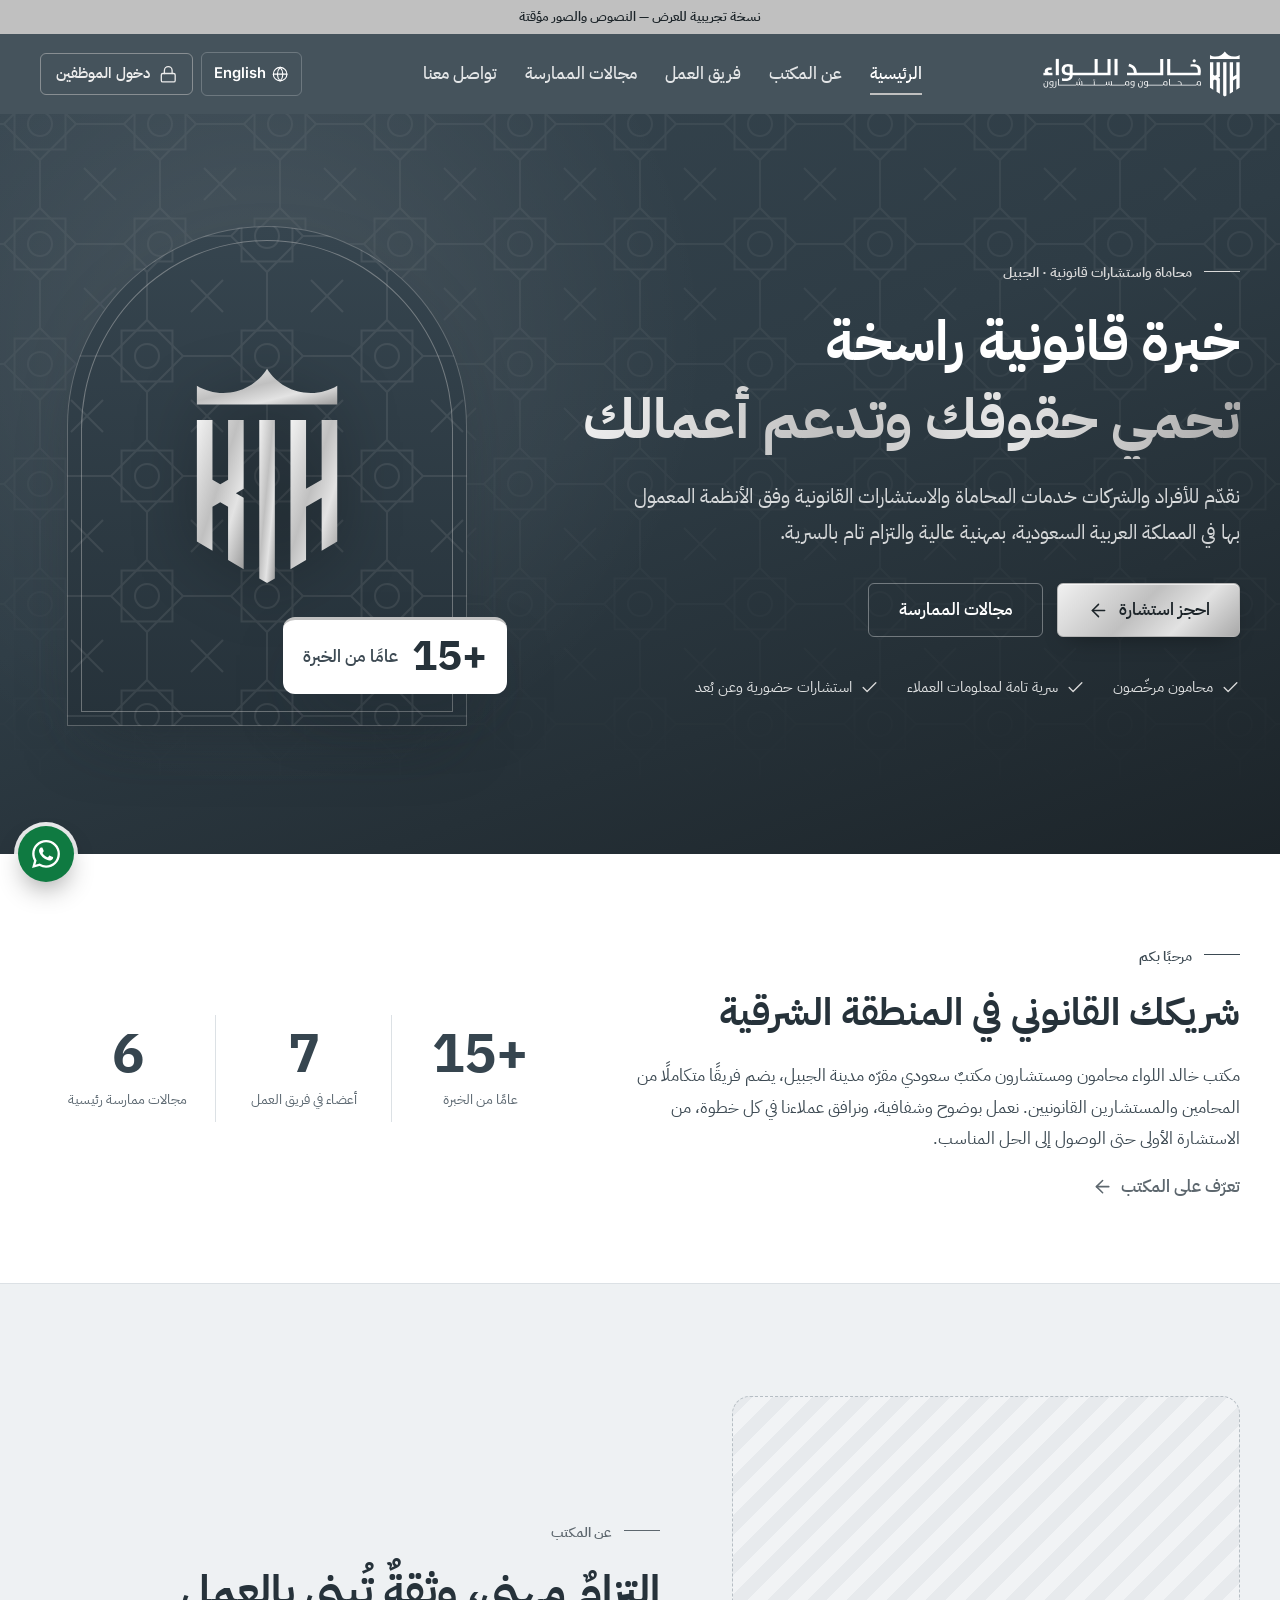
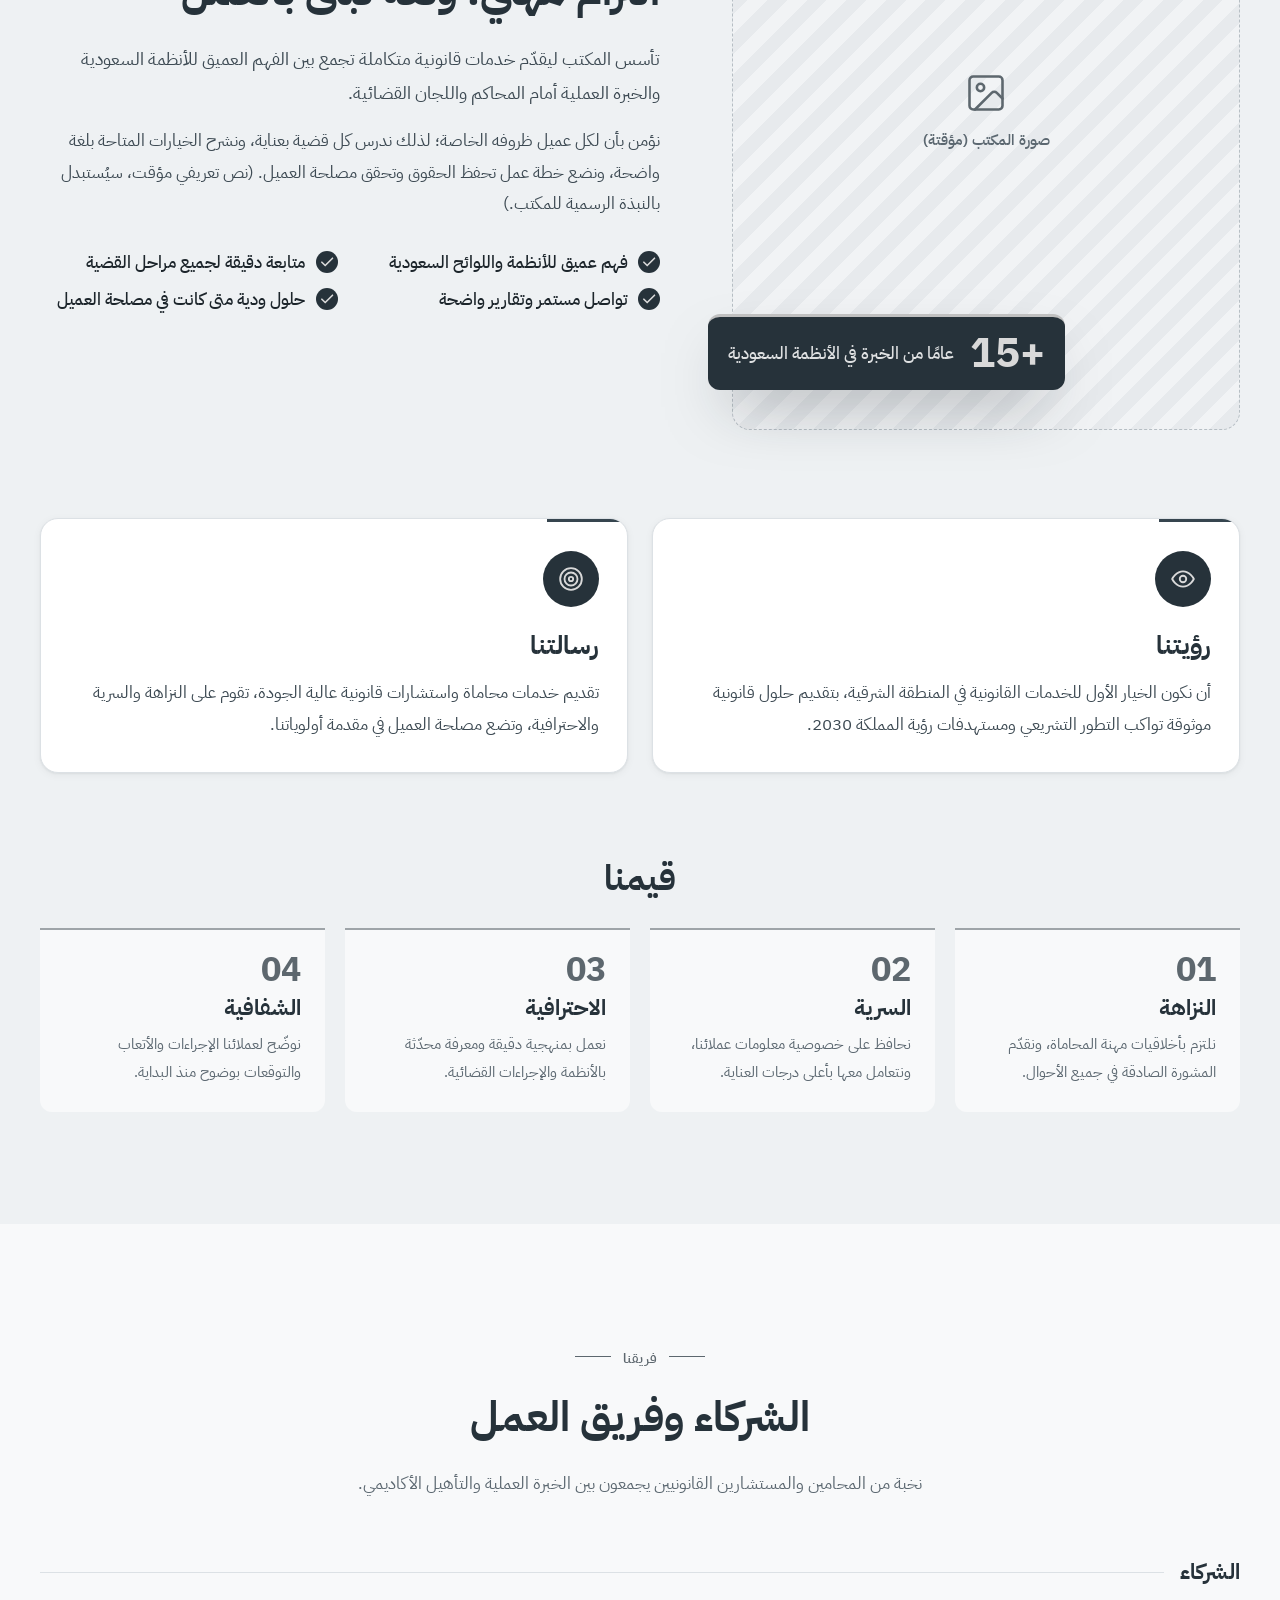
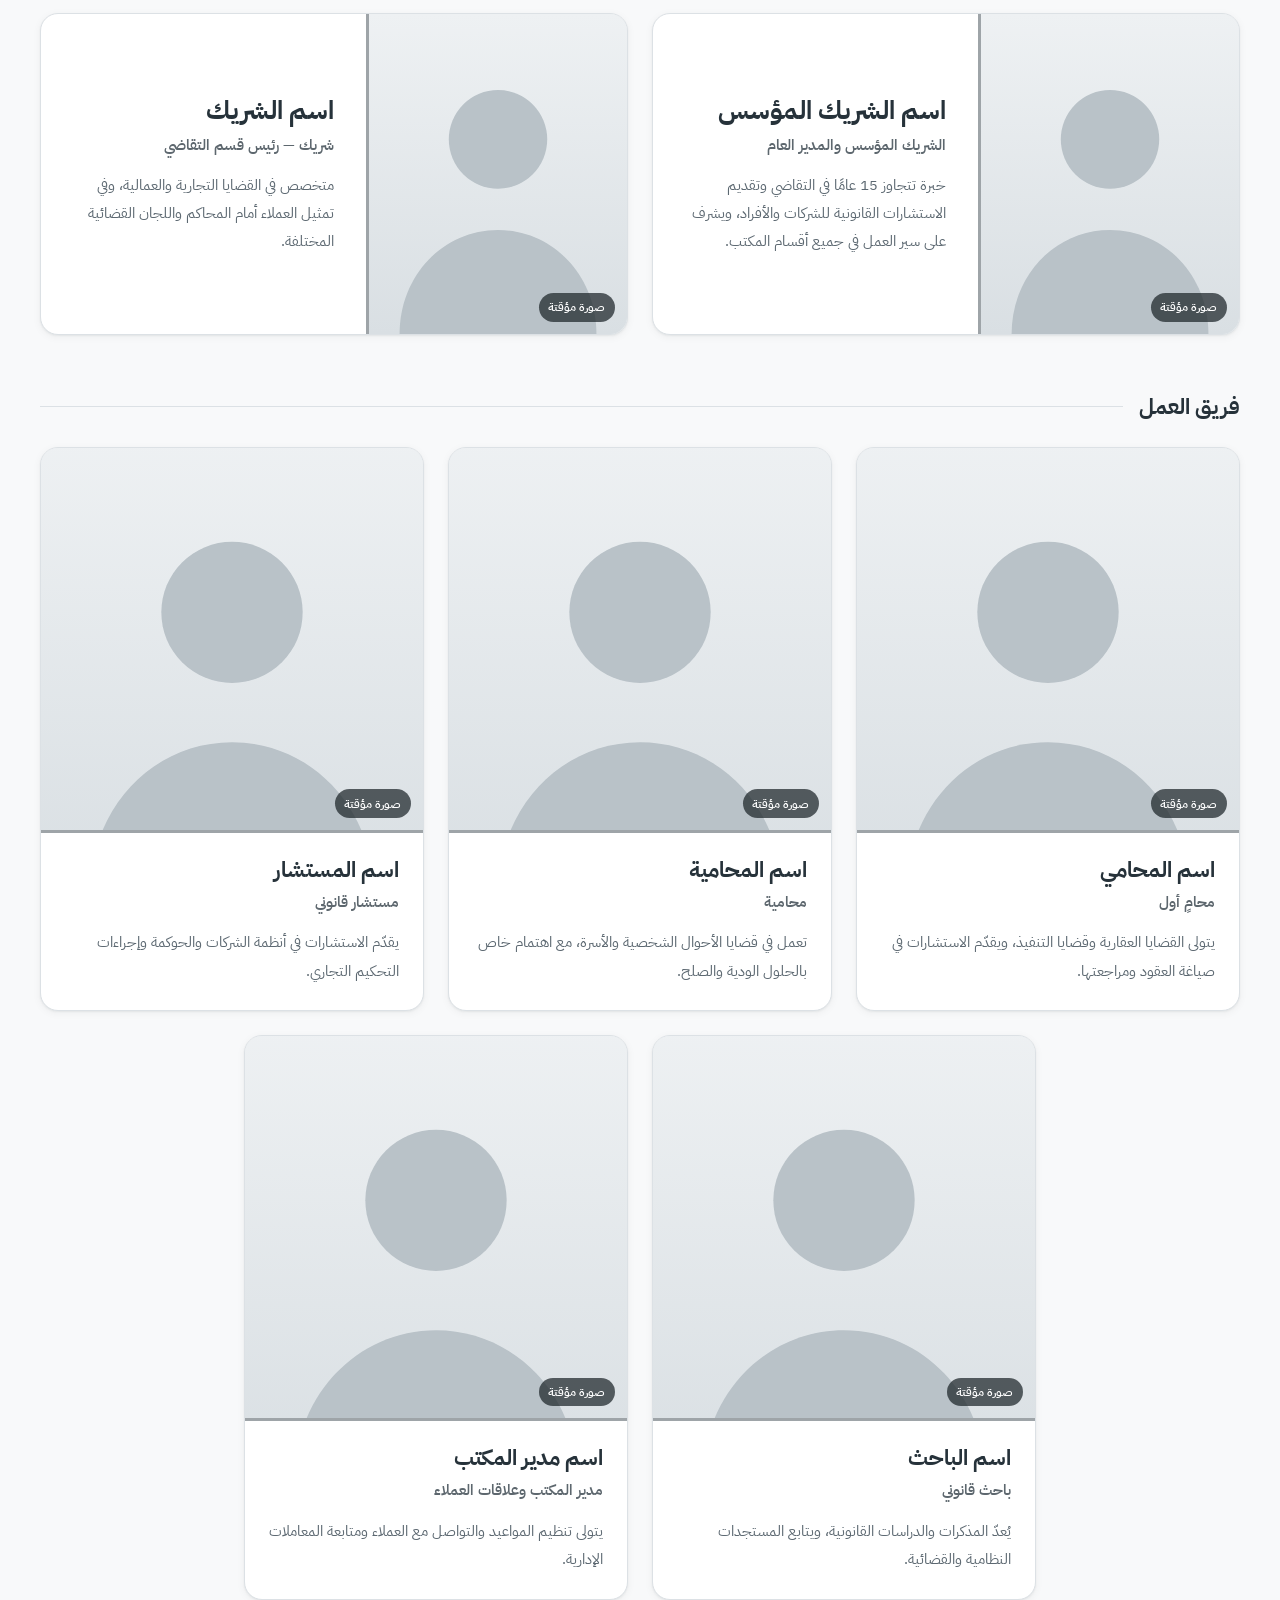
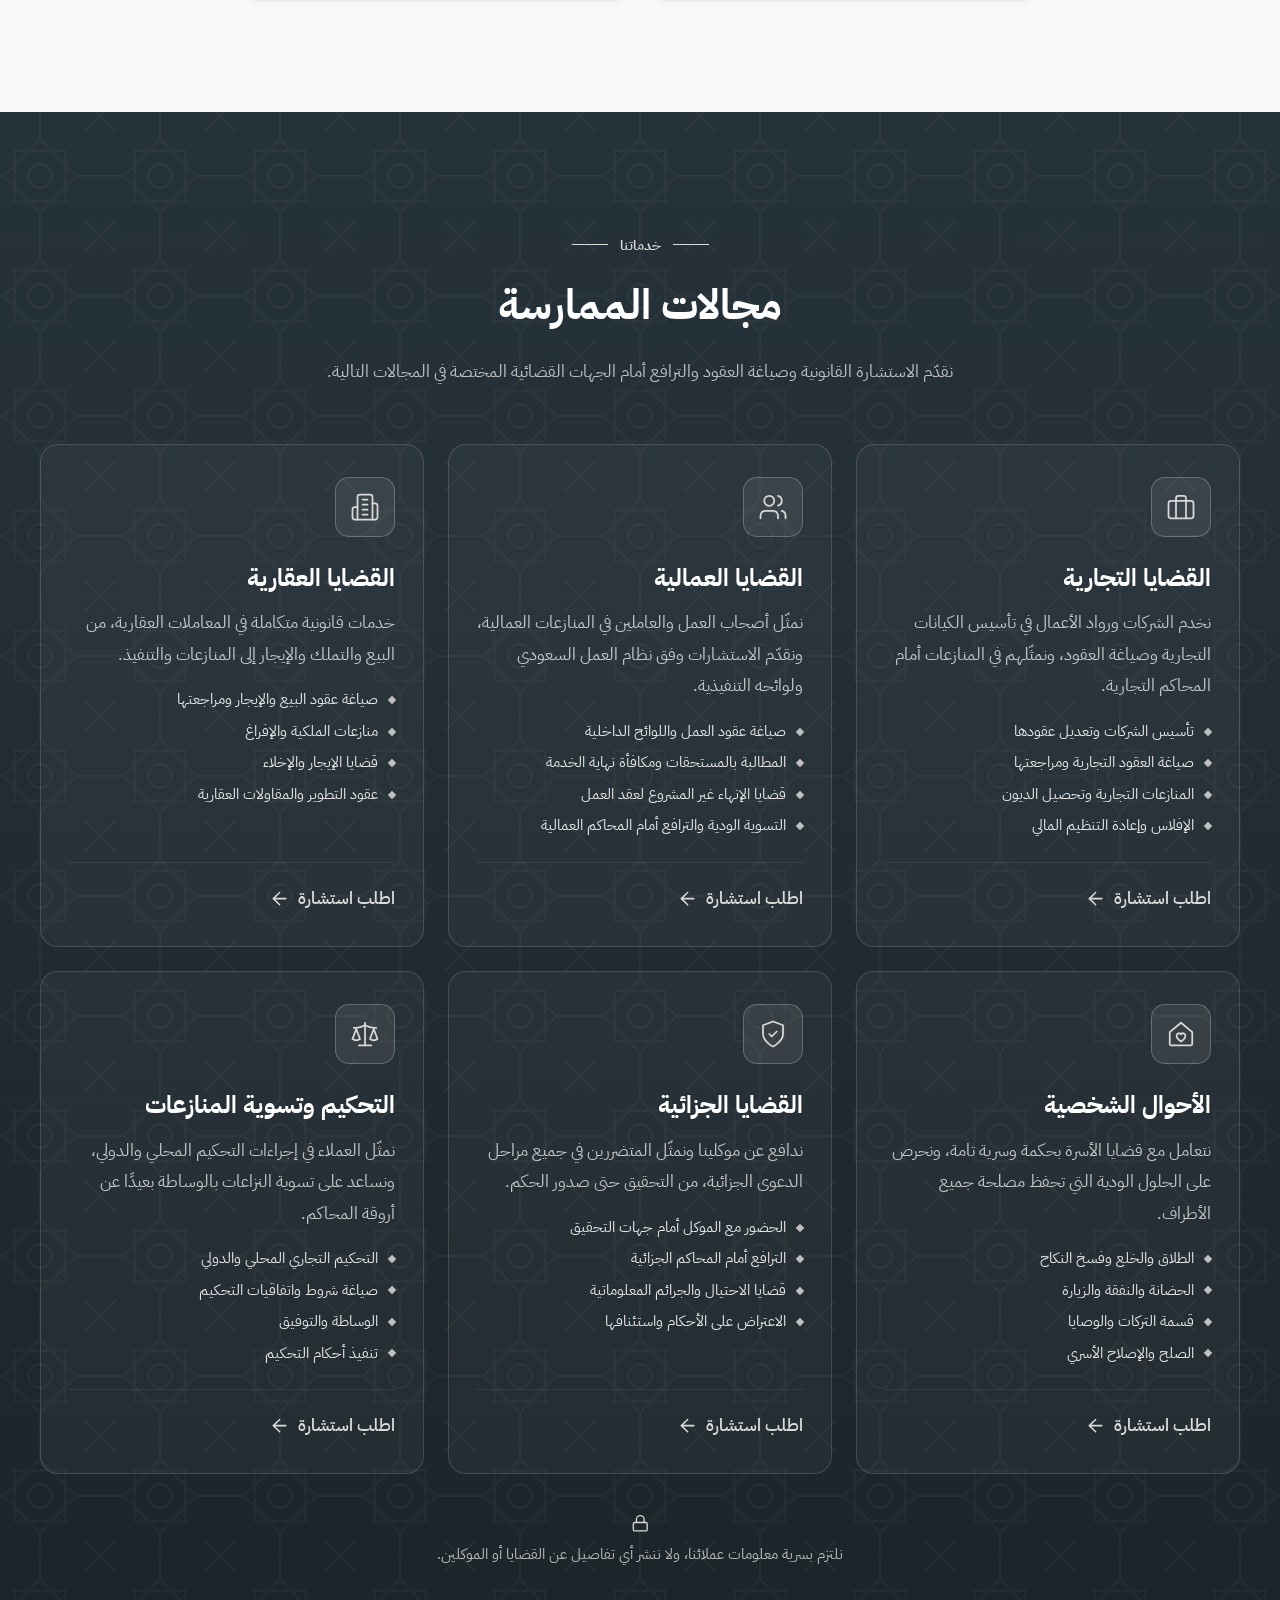
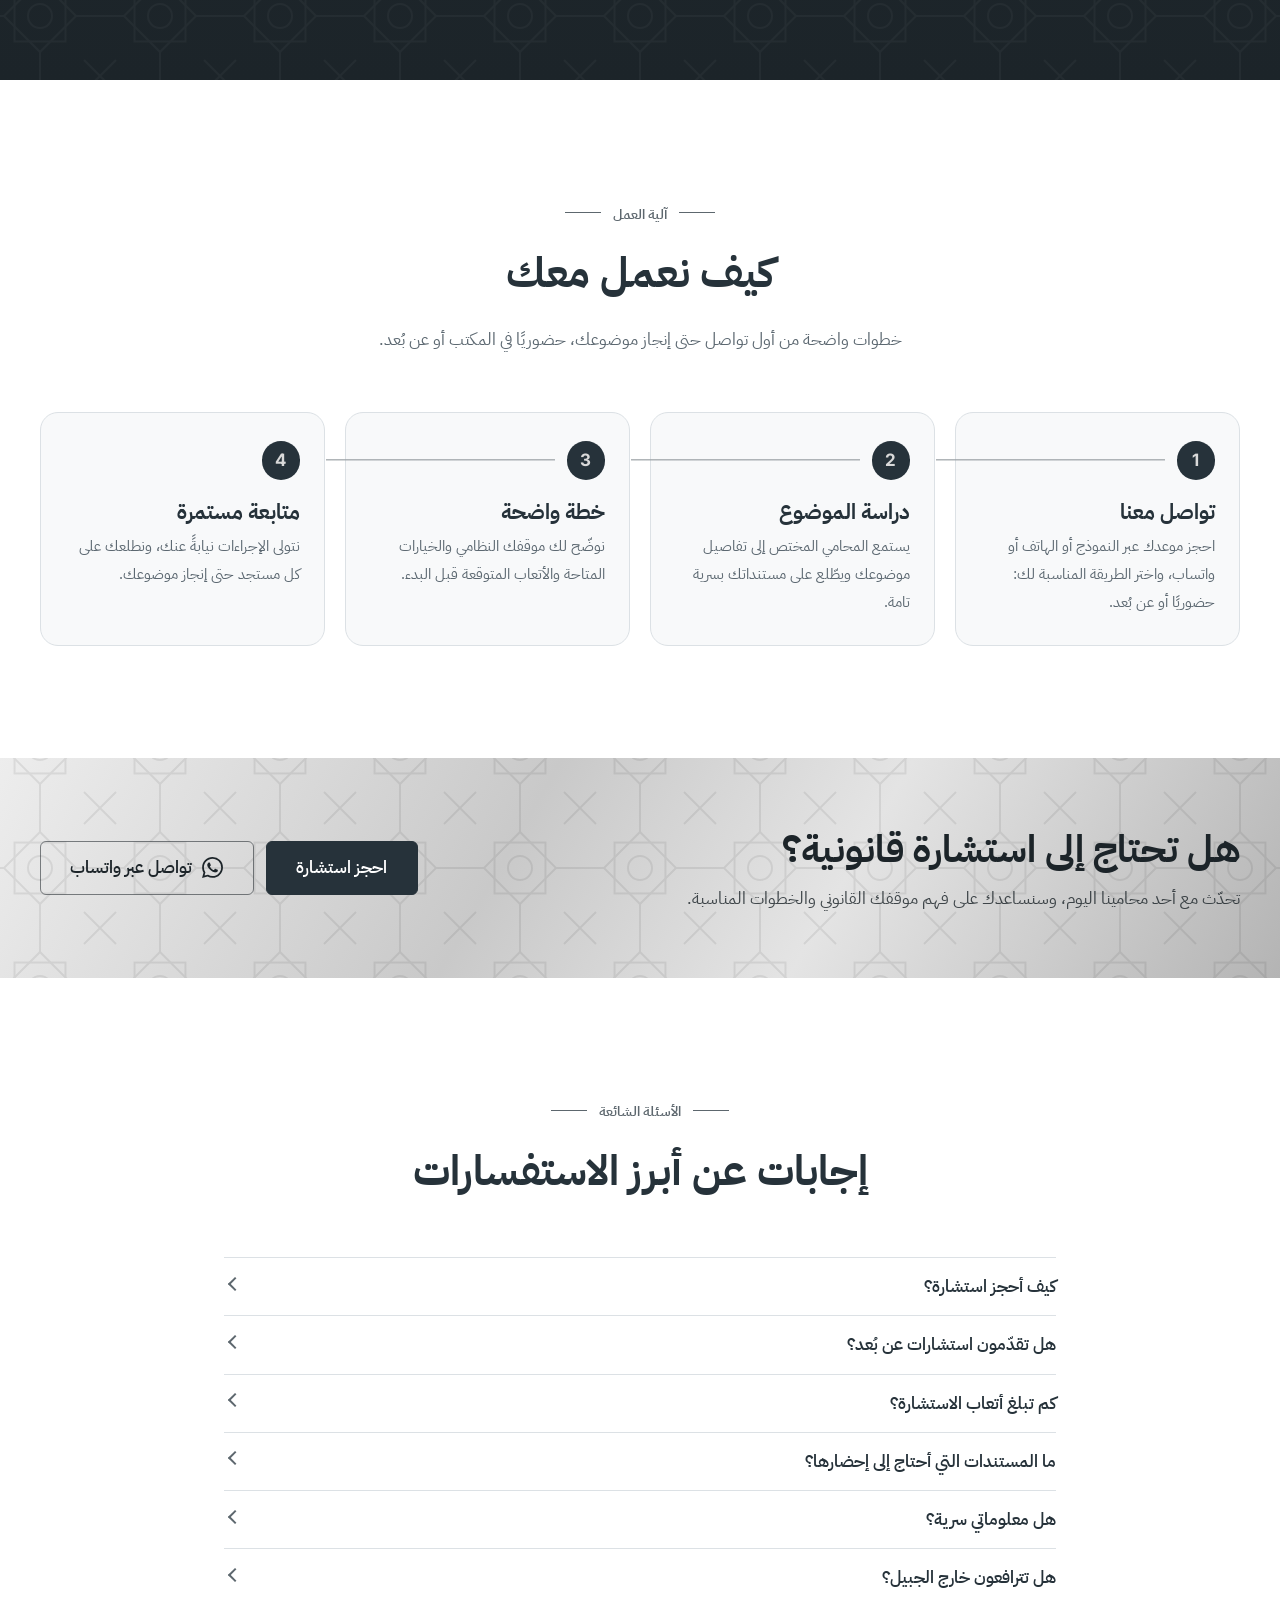
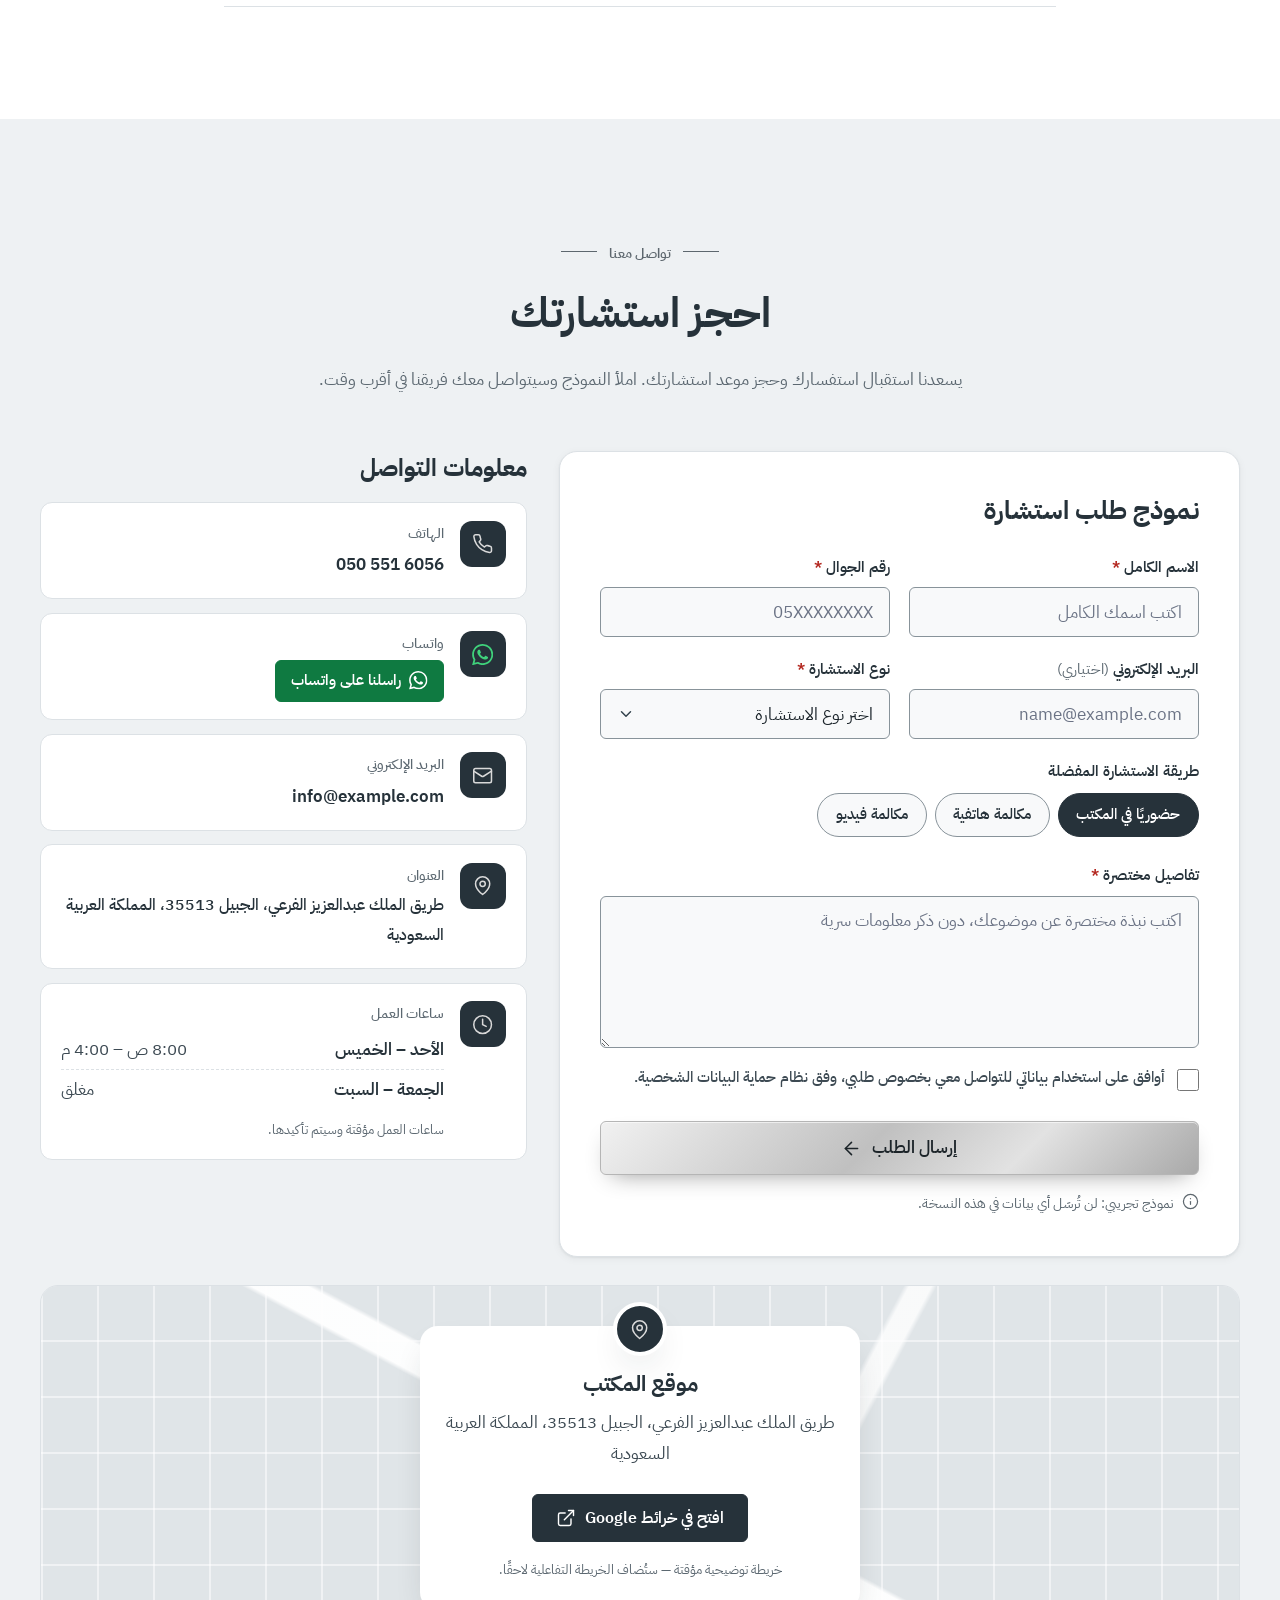
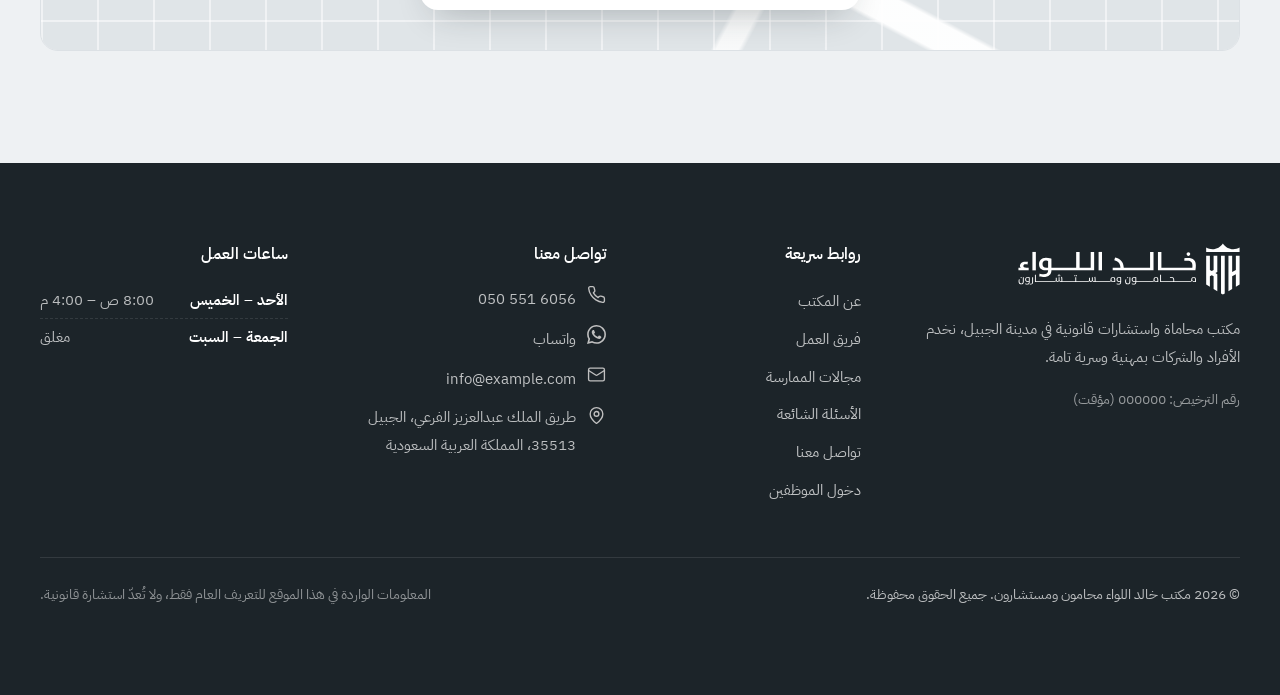
==== commit 10bea9d5: "Client choices: IBM Plex Sans Arabic + Inter for headings, emblem on the right of the Arabic logo - " ====
--- a/public/index.html
+++ b/public/index.html
@@ -11,7 +11,7 @@
   <meta property="og:locale:alternate" content="en_US">
   <meta property="og:title" content="مكتب خالد اللواء محامون ومستشارون">
   <meta property="og:description" content="محاماة واستشارات قانونية في الجبيل · Khalid Allewa Lawyers and Consultants">
-  <meta property="og:image" content="https://alliwa-law-site.pages.dev/images/og.jpg">
+  <meta property="og:image" content="https://alliwa-law-site.pages.dev/images/og.jpg?v=2">
   <meta property="og:image:width" content="1200">
   <meta property="og:image:height" content="630">
   <meta name="twitter:card" content="summary_large_image">
@@ -21,7 +21,7 @@
   <link rel="icon" href="favicon.svg" type="image/svg+xml">
   <link rel="preconnect" href="https://fonts.googleapis.com">
   <link rel="preconnect" href="https://fonts.gstatic.com" crossorigin>
-  <link rel="stylesheet" href="https://fonts.googleapis.com/css2?family=Amiri:wght@400;700&family=Cormorant+Garamond:wght@500;600;700&family=IBM+Plex+Sans+Arabic:wght@400;500;600;700&family=Inter:wght@400;500;600;700&display=swap">
+  <link rel="stylesheet" href="https://fonts.googleapis.com/css2?family=IBM+Plex+Sans+Arabic:wght@400;500;600;700&family=Inter:wght@400;500;600;700&display=swap">
   <link rel="stylesheet" href="css/style.css">
   <script src="data/settings.js"></script>
   <script src="js/boot.js"></script>
--- a/public/css/style.css
+++ b/public/css/style.css
@@ -34,9 +34,9 @@
   --focus: var(--silver-500);
 
   --font-body: "Inter", system-ui, -apple-system, "Segoe UI", Roboto, sans-serif;
-  --font-head: "Cormorant Garamond", Georgia, "Times New Roman", serif;
+  --font-head: "Inter", system-ui, -apple-system, "Segoe UI", Roboto, sans-serif;
   --lh-body: 1.65;
-  --lh-head: 1.15;
+  --lh-head: 1.2;
 
   --radius-sm: 6px;
   --radius: 12px;
@@ -53,9 +53,9 @@
 
 html[lang="ar"] {
   --font-body: "IBM Plex Sans Arabic", "Segoe UI", Tahoma, sans-serif;
-  --font-head: "Amiri", "Traditional Arabic", "Times New Roman", serif;
+  --font-head: "IBM Plex Sans Arabic", "Segoe UI", Tahoma, sans-serif;
   --lh-body: 1.85;
-  --lh-head: 1.5;
+  --lh-head: 1.45;
 }
 
 @media (min-width: 70em) {
@@ -98,6 +98,7 @@
   text-wrap: balance;
   font-variant-numeric: lining-nums;
 }
+html[lang="en"] :is(h1, h2, h3) { letter-spacing: -.02em; }
 p { margin: 0 0 1em; }
 p:last-child { margin-bottom: 0; }
 ul, ol { margin: 0; padding: 0; list-style: none; }
@@ -253,7 +254,7 @@
 
 .section-head { max-width: 46rem; margin-bottom: clamp(2.5rem, 5vw, 3.5rem); }
 .section-head.center { margin-inline: auto; text-align: center; }
-.section-title { font-size: clamp(1.9rem, 1.35rem + 2.3vw, 3rem); }
+.section-title { font-size: clamp(1.7rem, 1.3rem + 1.9vw, 2.6rem); }
 .section-sub { color: var(--ink-500); font-size: 1.075rem; }
 
 .eyebrow {
@@ -292,11 +293,10 @@
 
 .lead { font-size: 1.125rem; color: var(--ink-700); }
 
-/* Cormorant has old-style figures ("15" reads like "I5"), so English numbers use Inter */
 html[lang="en"] .stat-num,
 html[lang="en"] .hero-badge-num,
 html[lang="en"] .exp-badge strong,
-html[lang="en"] .value-card::before { font-family: "Inter", system-ui, sans-serif; font-weight: 600; letter-spacing: -.03em; }
+html[lang="en"] .value-card::before { letter-spacing: -.03em; }
 
 /* placeholder images: striped box with a label — replace with real photos */
 .ph {
@@ -558,7 +558,7 @@
 .hero-title {
   margin-bottom: 1.25rem;
   color: #fff;
-  font-size: clamp(2.3rem, 1.4rem + 4.2vw, 4.4rem);
+  font-size: clamp(2.1rem, 1.35rem + 3.6vw, 3.9rem);
 }
 .hero-title > span { display: block; }
 .hero-title .accent { color: var(--silver-400); }
@@ -570,7 +570,7 @@
     color: transparent;
   }
 }
-html[lang="ar"] .hero-title { font-size: clamp(2.2rem, 1.35rem + 4vw, 4.1rem); line-height: 1.45; }
+html[lang="ar"] .hero-title { font-size: clamp(1.95rem, 1.25rem + 3.3vw, 3.5rem); line-height: 1.4; }
 .hero-lead {
   max-width: 38rem;
   color: rgb(255 255 255 / .8);
@@ -1455,7 +1455,6 @@
 .error-page .login-card h2 { font-size: 1.5rem; margin-bottom: .25rem; }
 .error-page .login-card p { color: var(--ink-500); }
 .error-page .login-card [lang="en"] { font-family: "Inter", system-ui, sans-serif; }
-.error-page .login-card h2[lang="en"] { font-family: "Cormorant Garamond", Georgia, serif; }
 .error-actions { display: grid; gap: .75rem; margin-top: 1.5rem; }
 
 /* ---------- 17. Touch screens & motion preferences ---------- */
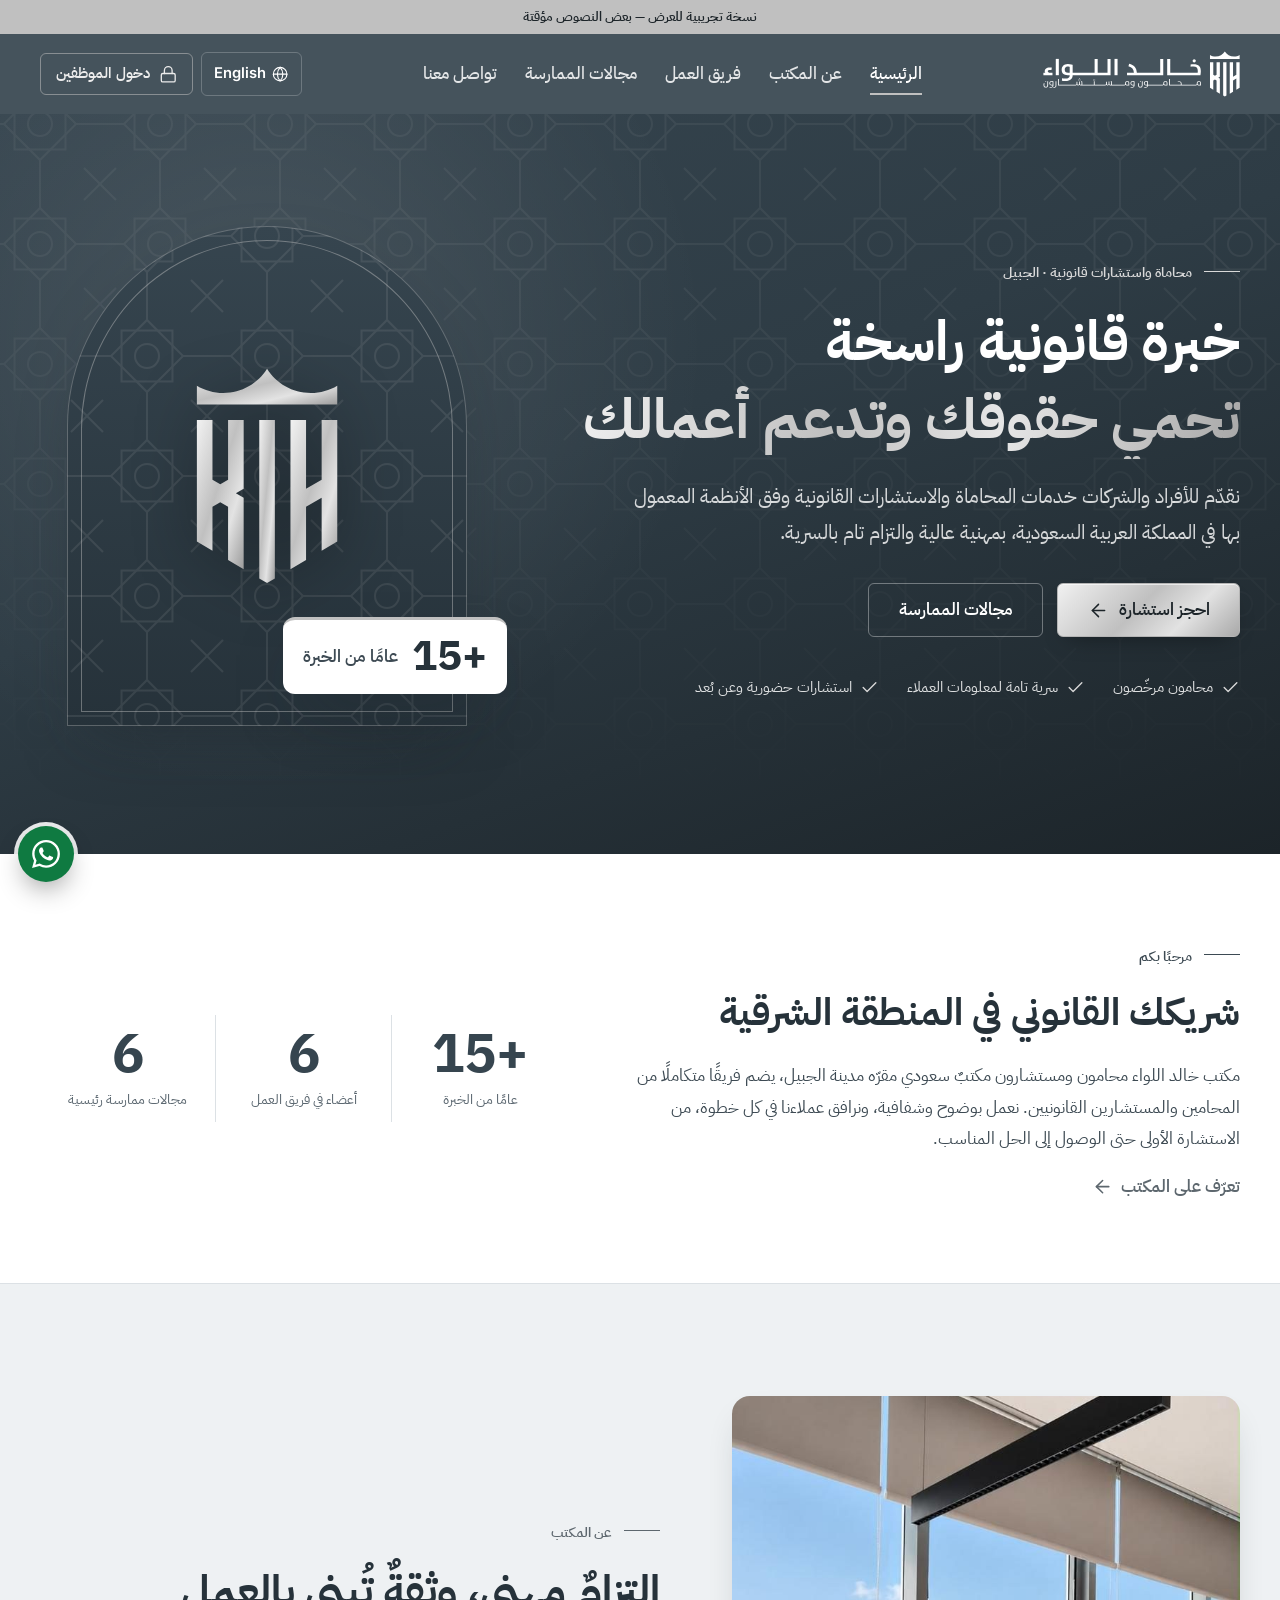
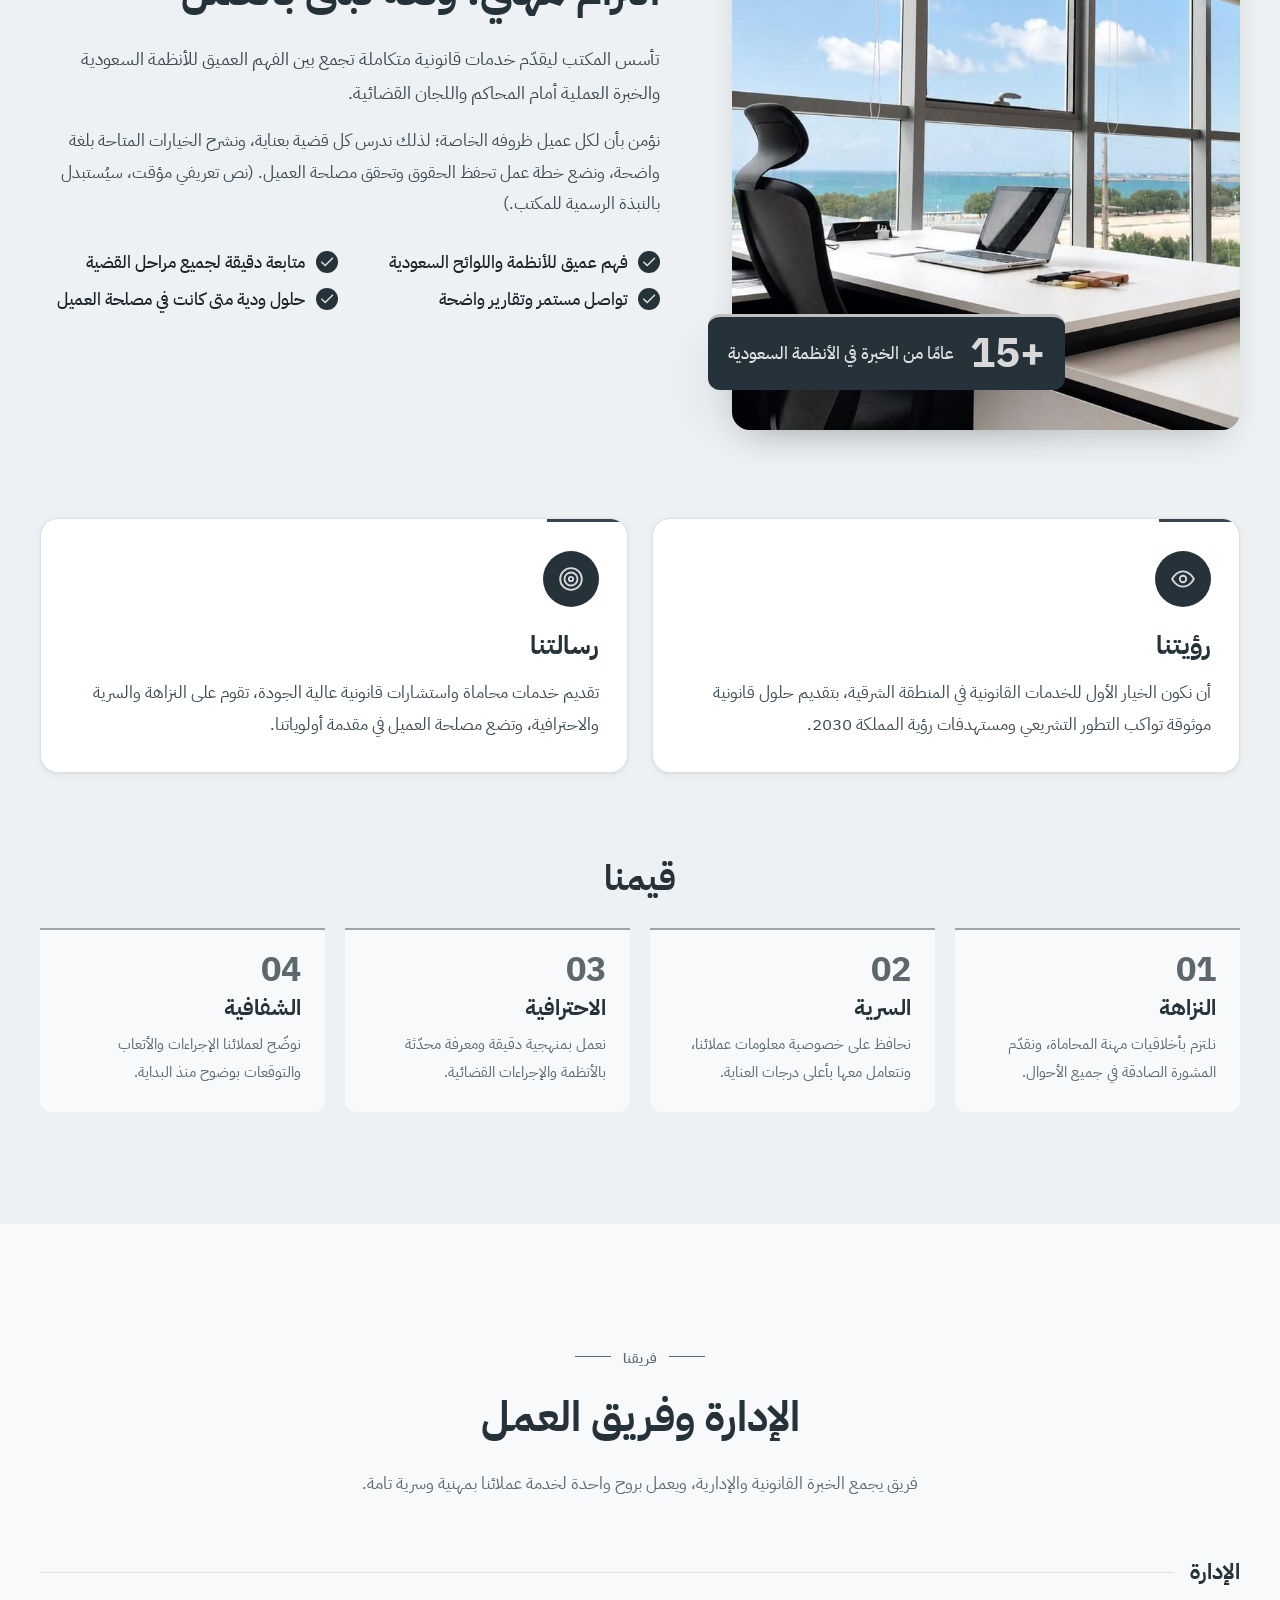
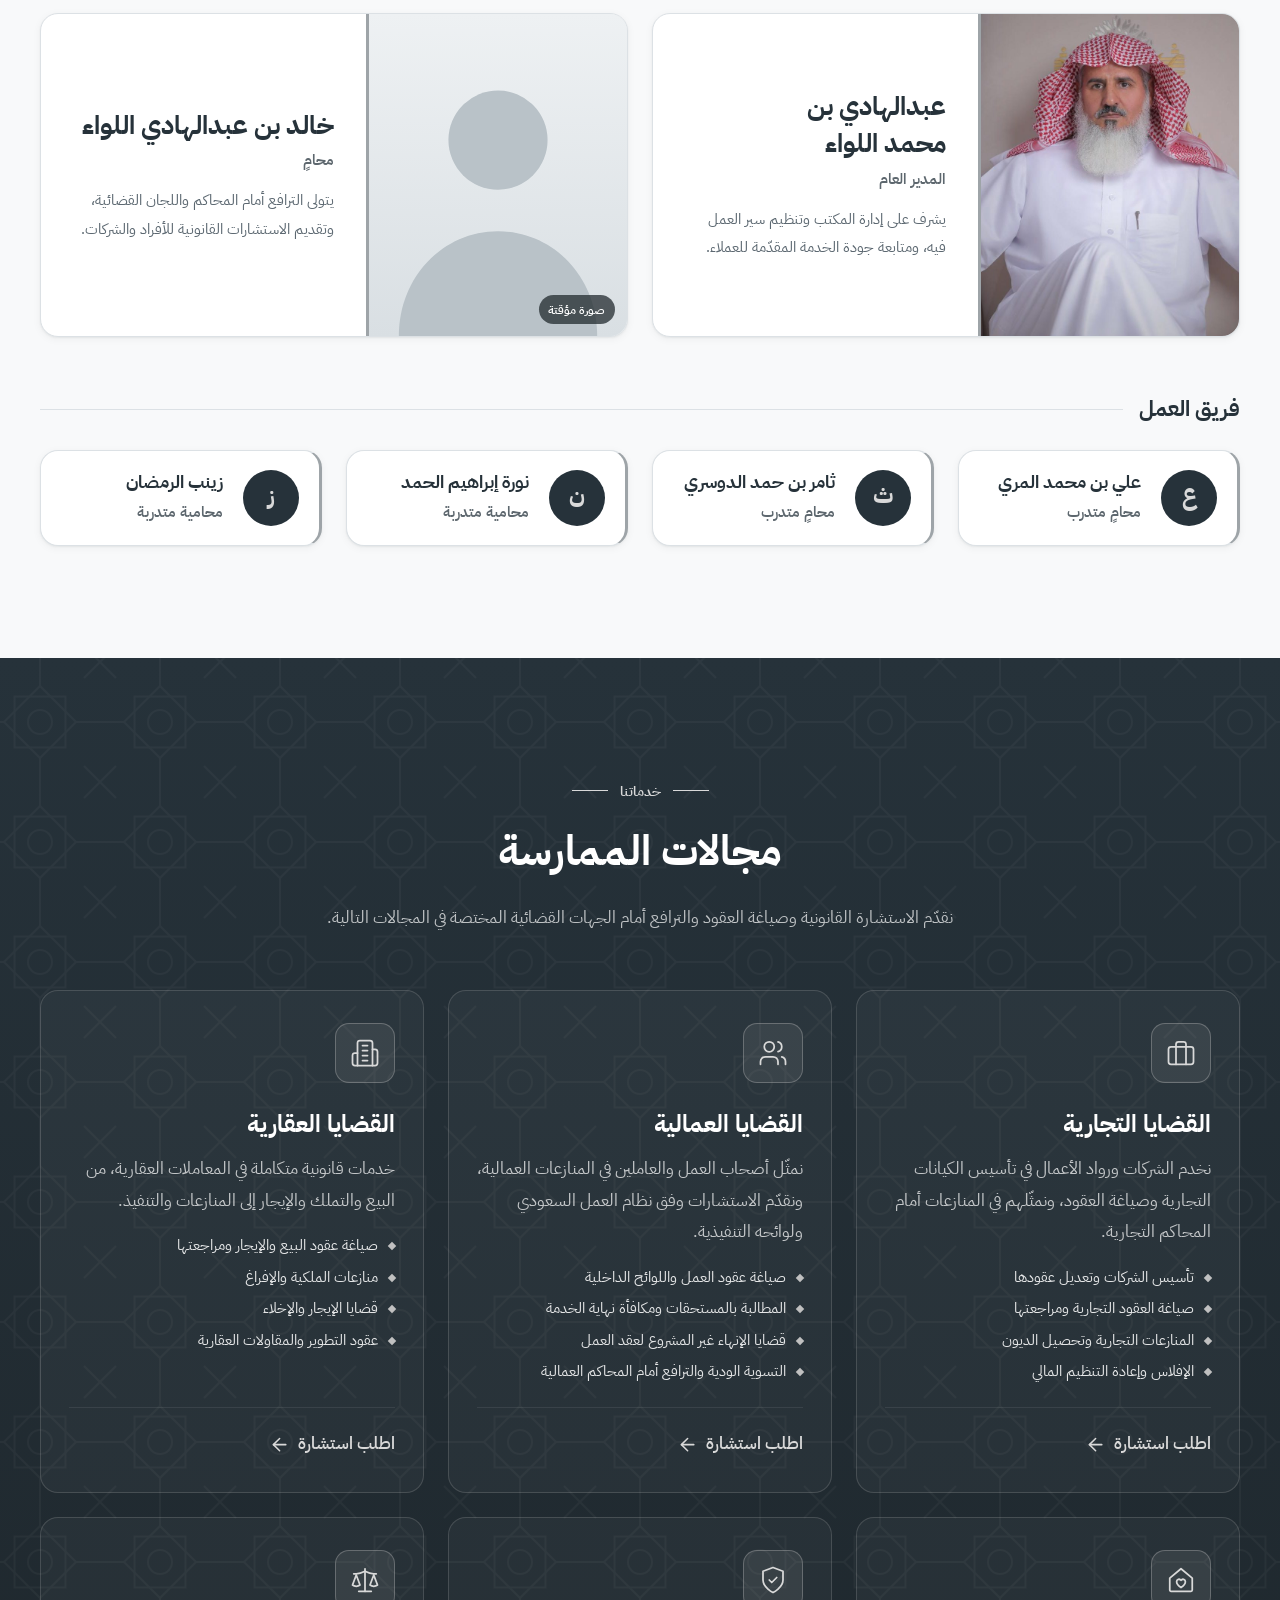
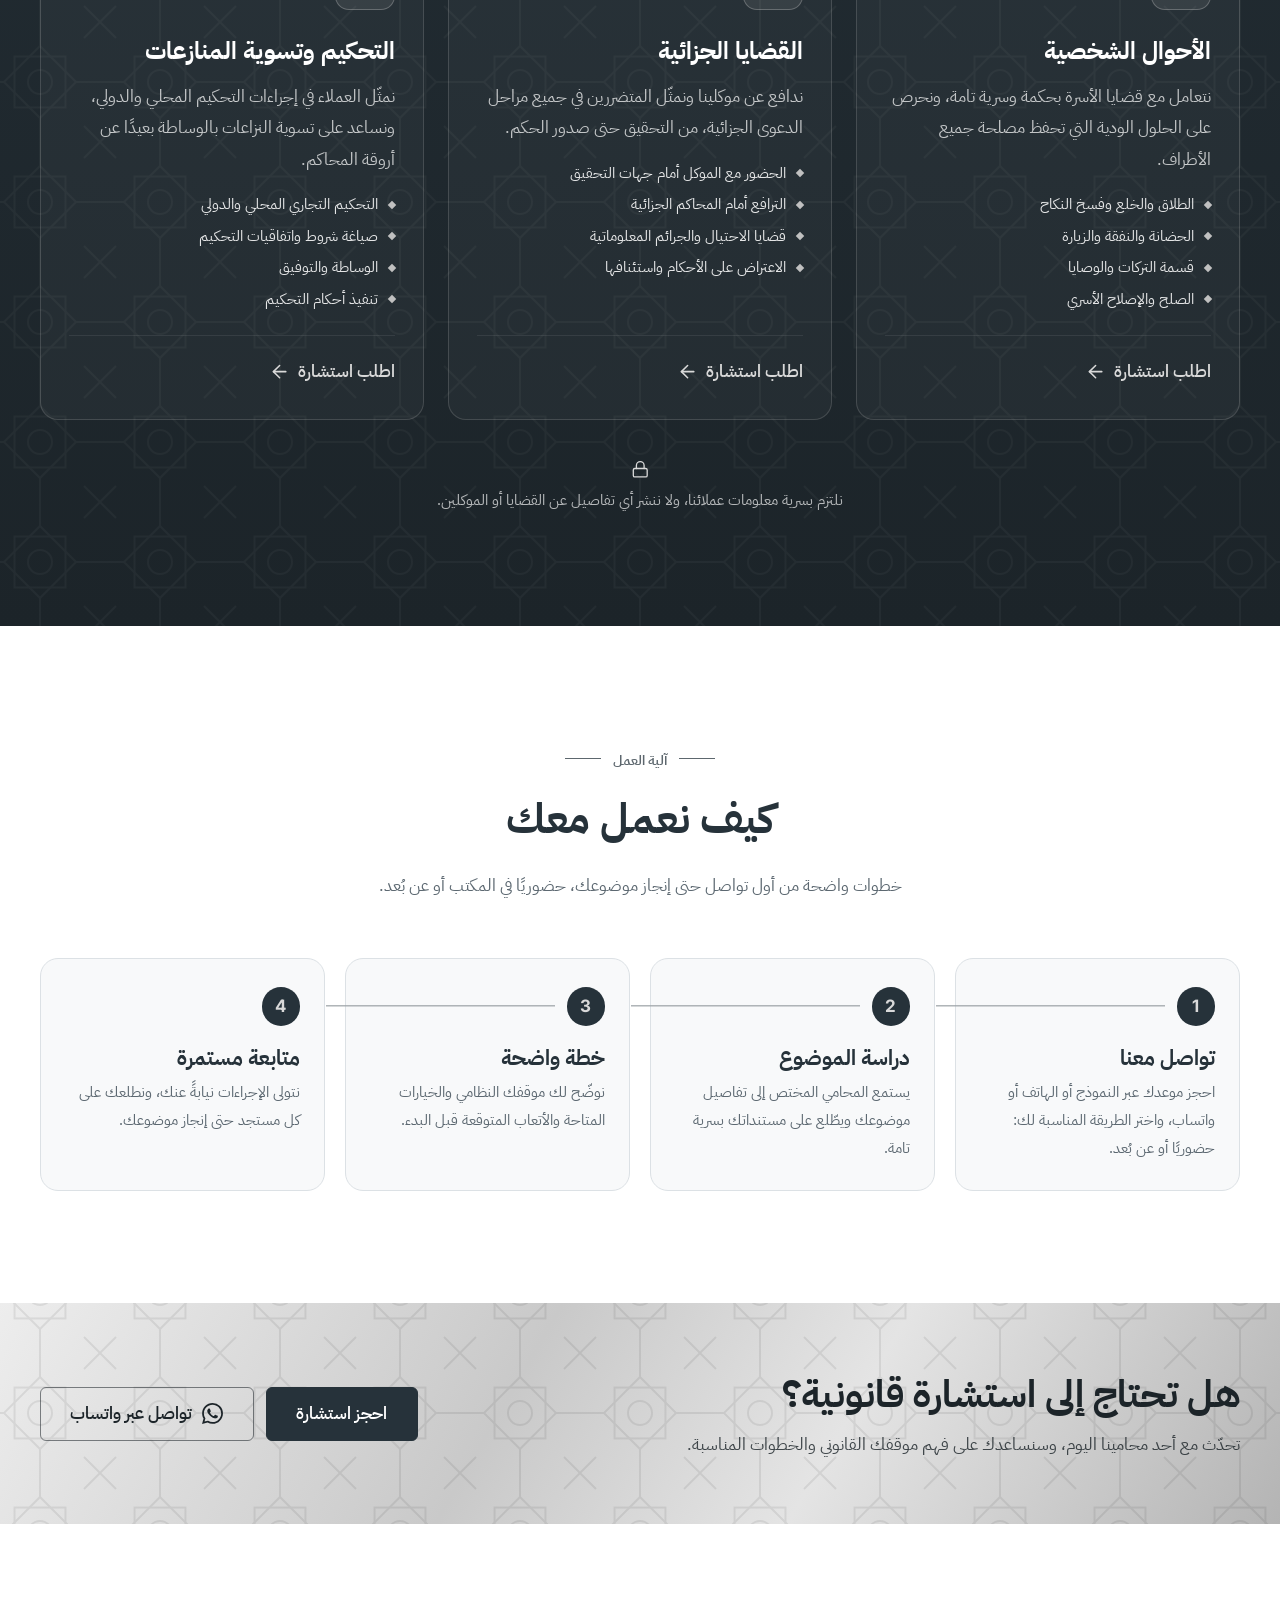
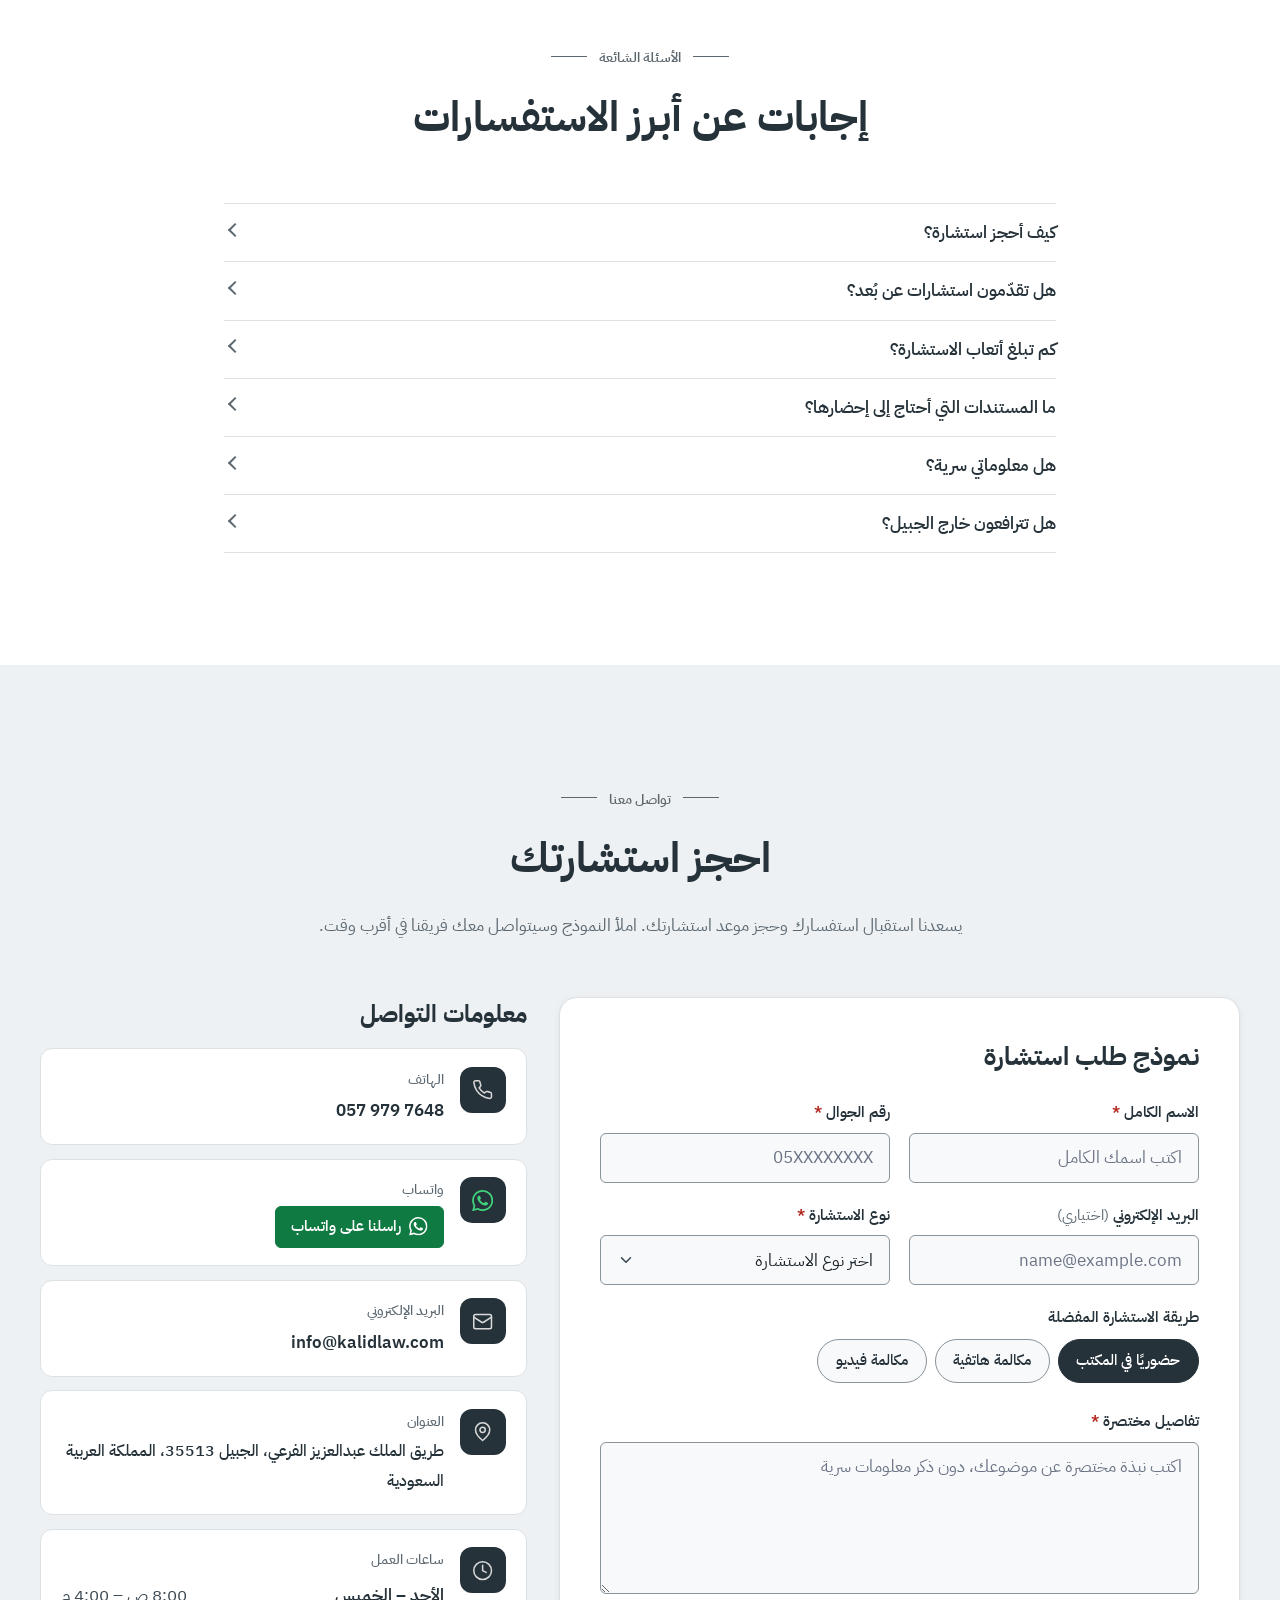
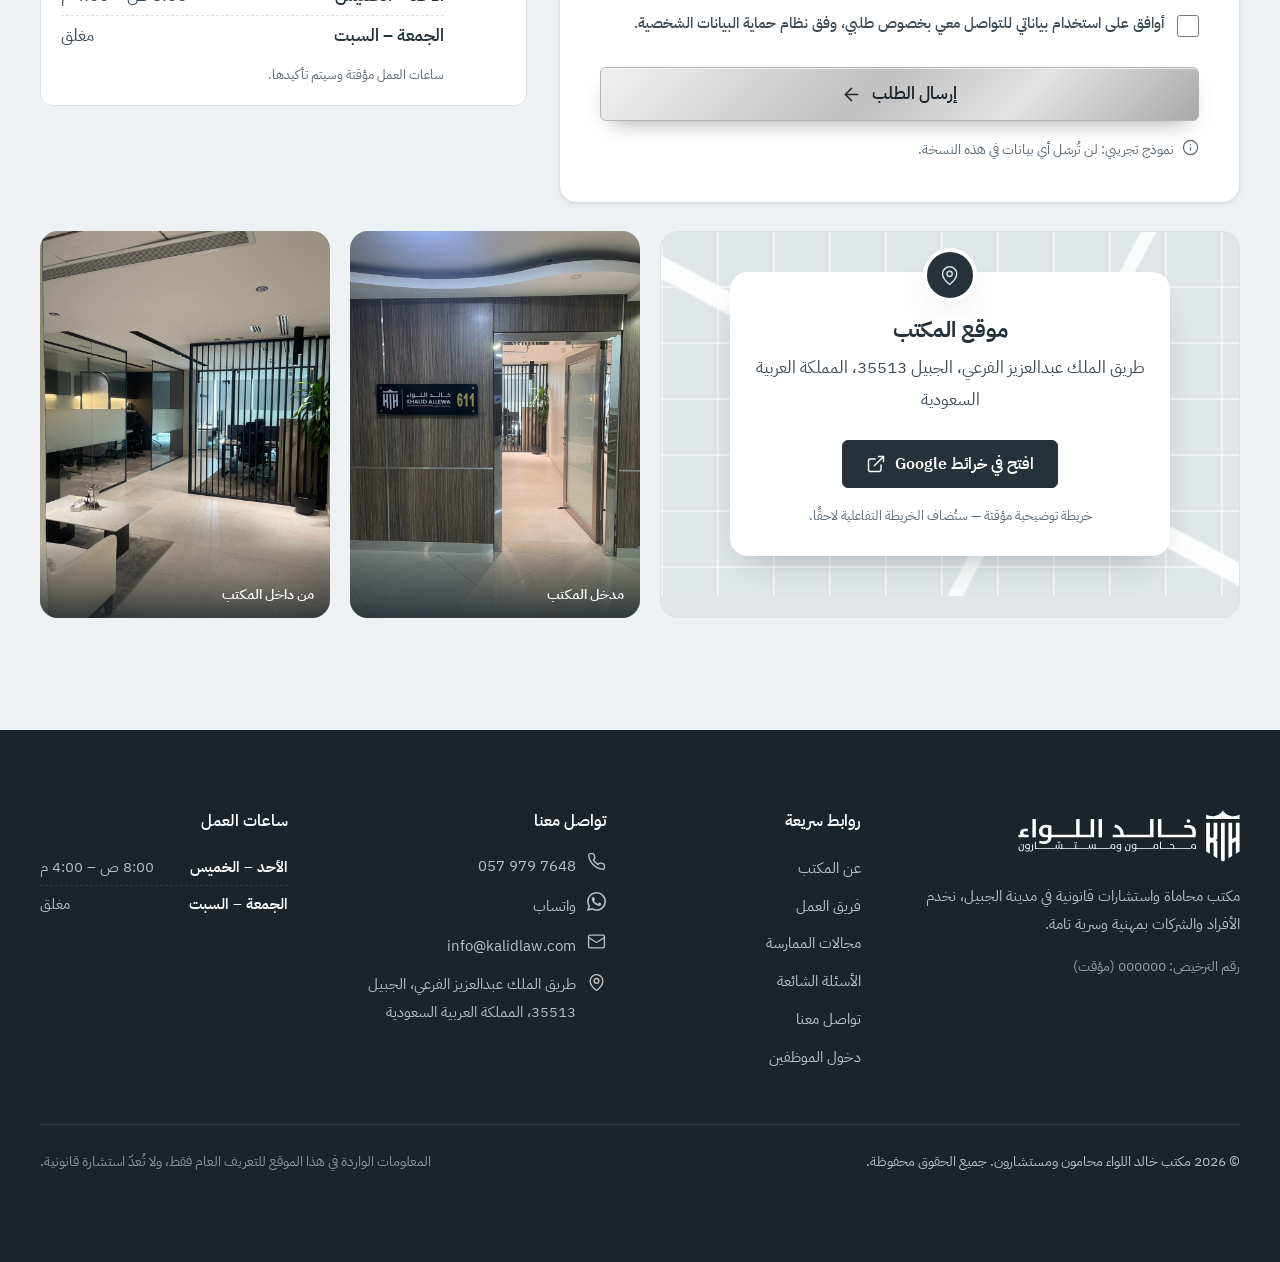
==== commit 28392125: "Real team, photos and contact details from the client - Team: Leadership (General Manager Abdulhadi " ====
--- a/public/index.html
+++ b/public/index.html
@@ -49,7 +49,6 @@
   <symbol id="i-check-circle" viewBox="0 0 24 24"><path d="M22 11.08V12a10 10 0 1 1-5.93-9.14"/><path d="m9 11 3 3L22 4"/></symbol>
   <symbol id="i-eye" viewBox="0 0 24 24"><path d="M2 12s3.5-7 10-7 10 7 10 7-3.5 7-10 7S2 12 2 12Z"/><circle cx="12" cy="12" r="3"/></symbol>
   <symbol id="i-target" viewBox="0 0 24 24"><circle cx="12" cy="12" r="10"/><circle cx="12" cy="12" r="6"/><circle cx="12" cy="12" r="2"/></symbol>
-  <symbol id="i-image" viewBox="0 0 24 24"><rect x="3" y="3" width="18" height="18" rx="2"/><circle cx="9" cy="9" r="2"/><path d="m21 15-3.09-3.09a2 2 0 0 0-2.82 0L6 21"/></symbol>
   <symbol id="i-info" viewBox="0 0 24 24"><circle cx="12" cy="12" r="10"/><path d="M12 16v-4"/><path d="M12 8h.01"/></symbol>
   <symbol id="i-calendar" viewBox="0 0 24 24"><rect x="3" y="4" width="18" height="18" rx="2"/><path d="M16 2v4"/><path d="M8 2v4"/><path d="M3 10h18"/><path d="m9 16 2 2 4-4"/></symbol>
   <symbol id="i-external" viewBox="0 0 24 24"><path d="M15 3h6v6"/><path d="M10 14 21 3"/><path d="M18 13v6a2 2 0 0 1-2 2H5a2 2 0 0 1-2-2V8a2 2 0 0 1 2-2h6"/></symbol>
@@ -157,10 +156,7 @@
     <div class="container">
       <div class="about-grid">
         <div class="about-media reveal">
-          <div class="ph ph-photo">
-            <svg class="icon" aria-hidden="true"><use href="#i-image"/></svg>
-            <span data-i18n="placeholder.officePhoto"></span>
-          </div>
+          <img class="about-photo" src="images/office/desk-sea-view.jpg" alt="" width="720" height="1280" loading="lazy" decoding="async" data-i18n-attr="alt:about.photoAlt">
           <div class="exp-badge">
             <strong><bdi data-years></bdi></strong>
             <span data-i18n="about.badge"></span>
@@ -423,20 +419,30 @@
         </aside>
       </div>
 
-      <!-- Map: placeholder until a Google Maps embed link is added in data/settings.js (mapEmbed) -->
-      <div class="map-box reveal" data-map>
-        <div class="map-placeholder">
-          <div class="map-card">
-            <span class="map-pin" aria-hidden="true"><svg class="icon"><use href="#i-pin"/></svg></span>
-            <h3 data-i18n="contact.map.title"></h3>
-            <p data-i18n="contact.address"></p>
-            <a class="btn btn-navy" data-link="map">
-              <span data-i18n="contact.map.open"></span>
-              <svg class="icon" aria-hidden="true"><use href="#i-external"/></svg>
-            </a>
-            <p class="map-note" data-i18n="contact.map.placeholder"></p>
+      <!-- Location: map (placeholder until a Google Maps embed link is added in data/settings.js → mapEmbed) + office photos -->
+      <div class="location reveal">
+        <div class="map-box" data-map>
+          <div class="map-placeholder">
+            <div class="map-card">
+              <span class="map-pin" aria-hidden="true"><svg class="icon"><use href="#i-pin"/></svg></span>
+              <h3 data-i18n="contact.map.title"></h3>
+              <p data-i18n="contact.address"></p>
+              <a class="btn btn-navy" data-link="map">
+                <span data-i18n="contact.map.open"></span>
+                <svg class="icon" aria-hidden="true"><use href="#i-external"/></svg>
+              </a>
+              <p class="map-note" data-i18n="contact.map.placeholder"></p>
+            </div>
           </div>
         </div>
+        <figure class="office-photo office-photo-entrance">
+          <img src="images/office/entrance.jpg" alt="" width="960" height="1280" loading="lazy" decoding="async" data-i18n-attr="alt:contact.office.entranceAlt">
+          <figcaption data-i18n="contact.office.entrance"></figcaption>
+        </figure>
+        <figure class="office-photo">
+          <img src="images/office/interior.jpg" alt="" width="960" height="1280" loading="lazy" decoding="async" data-i18n-attr="alt:contact.office.interiorAlt">
+          <figcaption data-i18n="contact.office.interior"></figcaption>
+        </figure>
       </div>
     </div>
   </section>
--- a/public/css/style.css
+++ b/public/css/style.css
@@ -297,24 +297,6 @@
 html[lang="en"] .hero-badge-num,
 html[lang="en"] .exp-badge strong,
 html[lang="en"] .value-card::before { letter-spacing: -.03em; }
-
-/* placeholder images: striped box with a label — replace with real photos */
-.ph {
-  display: flex;
-  flex-direction: column;
-  align-items: center;
-  justify-content: center;
-  gap: .75rem;
-  padding: 1.5rem;
-  border: 1.5px dashed #b6bec4;
-  border-radius: var(--radius-lg);
-  background: repeating-linear-gradient(135deg, #e7eaed 0 14px, #f1f3f5 14px 28px);
-  color: var(--ink-500);
-  text-align: center;
-  font-size: .925rem;
-  font-weight: 600;
-}
-.ph .icon { width: 2.75rem; height: 2.75rem; color: var(--silver-700); stroke-width: 1.4; }
 
 /* scroll-in effect (only when JS has started; turned off for reduced motion) */
 .reveal-ready .reveal { opacity: 0; translate: 0 18px; transition: opacity .8s var(--ease), translate .8s var(--ease); }
@@ -680,7 +662,16 @@
 .about { background: var(--paper-100); }
 .about-grid { display: grid; gap: 3.5rem; align-items: center; }
 .about-media { position: relative; margin-bottom: 1.5rem; }
-.ph-photo { aspect-ratio: 4 / 3; }
+/* office photo: wide on phones (desk and sea in frame), tall beside the text on desktop */
+.about-photo {
+  width: 100%;
+  aspect-ratio: 4 / 3;
+  object-fit: cover;
+  object-position: center 64%;
+  border-radius: var(--radius-lg);
+  background: var(--paper-200);
+  box-shadow: var(--shadow);
+}
 .exp-badge {
   position: absolute;
   bottom: -1.75rem;
@@ -786,7 +777,7 @@
 @media (min-width: 960px) {
   .about-grid { grid-template-columns: .9fr 1.1fr; gap: 4.5rem; }
   .about-media { margin-bottom: 0; }
-  .ph-photo { aspect-ratio: 4 / 5; }
+  .about-photo { aspect-ratio: 4 / 5; object-position: center; }
   .exp-badge { inset-inline-end: -1.5rem; bottom: 2.5rem; }
 }
 @media (min-width: 1080px) {
@@ -844,6 +835,28 @@
 .member-role { margin-bottom: .75rem; color: var(--silver-700); font-weight: 600; font-size: .925rem; }
 .member-bio { color: var(--ink-500); font-size: .95rem; }
 
+/* team cards without a photo: the person's initial in a circle, name and title beside it */
+.member-card.no-photo { flex-direction: row; align-items: center; border-inline-start: 3px solid var(--silver-600); }
+.member-initial {
+  flex: 0 0 auto;
+  display: grid;
+  place-items: center;
+  width: 3.5rem;
+  height: 3.5rem;
+  margin-inline-start: 1.25rem;
+  border-radius: 50%;
+  background: var(--char-900);
+  color: var(--silver-400);
+  font-family: var(--font-head);
+  font-size: 1.45rem;
+  font-weight: 700;
+  line-height: 1;
+}
+html[lang="ar"] .member-initial { padding-bottom: .15em; }  /* Arabic letters sit low in their box */
+.no-photo .member-body { padding: 1.15rem 1.25rem; border-top: 0; }
+.no-photo .member-name { font-size: 1.15rem; }
+.no-photo .member-role { margin-bottom: 0; }
+
 @media (min-width: 560px) {
   .team-grid > * { flex-basis: calc(50% - .75rem); max-width: calc(50% - .75rem); }
 }
@@ -851,6 +864,7 @@
   .team-grid > * { flex-basis: calc(33.333% - 1rem); max-width: calc(33.333% - 1rem); }
   .team-grid-partners > * { flex-basis: calc(50% - .75rem); max-width: calc(50% - .75rem); }
   .is-partner .member-photo { aspect-ratio: 4 / 3; }
+  .team-grid > .no-photo { flex-basis: calc(50% - .75rem); max-width: calc(50% - .75rem); }  /* 2 × 2 until there is room for 4 */
 }
 @media (min-width: 70em) {
   .member-card.is-partner { flex-direction: row; }
@@ -864,6 +878,7 @@
     border-inline-start: 3px solid var(--silver-600);
   }
   .is-partner .member-name { font-size: 1.6rem; }
+  .team-grid > .no-photo { flex-basis: calc(25% - 1.125rem); max-width: calc(25% - 1.125rem); }
 }
 
 /* ---------- 10. Practice areas ---------- */
@@ -1202,9 +1217,43 @@
 .hours-list li span:last-child { color: var(--ink-700); }
 .hours-note { margin: .5rem 0 0; color: var(--ink-500); font-size: .8rem; }
 
+/* location: the map card, then the entrance and the inside of the office */
+.location {
+  display: grid;
+  grid-template-columns: 1fr 1fr;
+  gap: 1rem;
+  margin-top: 1.75rem;
+}
+.location .map-box { grid-column: 1 / -1; }
+.office-photo {
+  position: relative;
+  margin: 0;
+  overflow: hidden;
+  aspect-ratio: 3 / 4;
+  border-radius: var(--radius-lg);
+  background: var(--paper-200);
+}
+.office-photo img { width: 100%; height: 100%; object-fit: cover; }
+.office-photo-entrance img { object-position: 30% center; }  /* keep the sign in view */
+.office-photo figcaption {
+  position: absolute;
+  inset-inline: 0;
+  bottom: 0;
+  padding: 2.5rem 1rem .85rem;
+  background: linear-gradient(to bottom, transparent, rgb(28 36 41 / .82));
+  color: #fff;
+  font-size: .9rem;
+  font-weight: 600;
+  line-height: 1.4;
+}
+@media (min-width: 960px) {
+  .location { grid-template-columns: 2fr 1fr 1fr; gap: 1.25rem; }
+  .location .map-box { grid-column: auto; }
+  .office-photo { aspect-ratio: auto; min-height: 360px; }
+}
+
 .map-box {
   position: relative;
-  margin-top: 1.75rem;
   overflow: hidden;
   border: 1px solid var(--line);
   border-radius: var(--radius-lg);
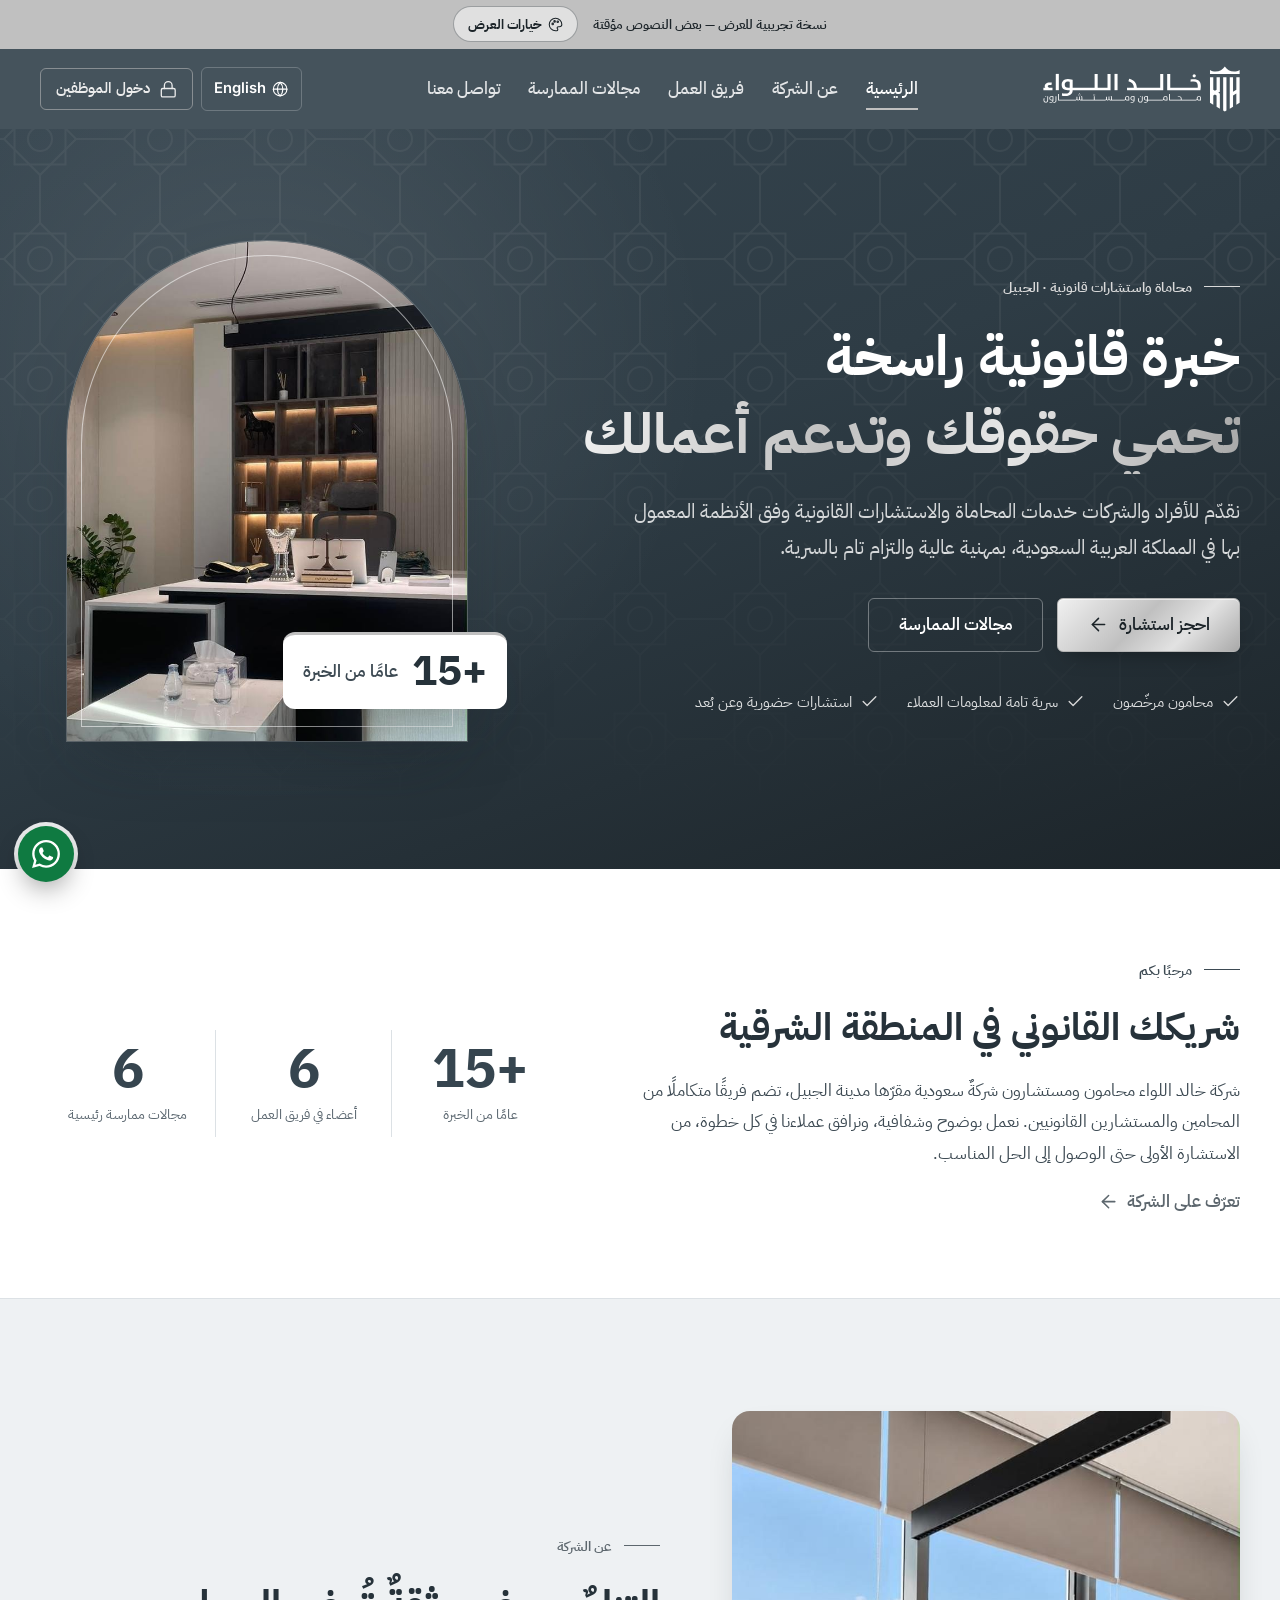
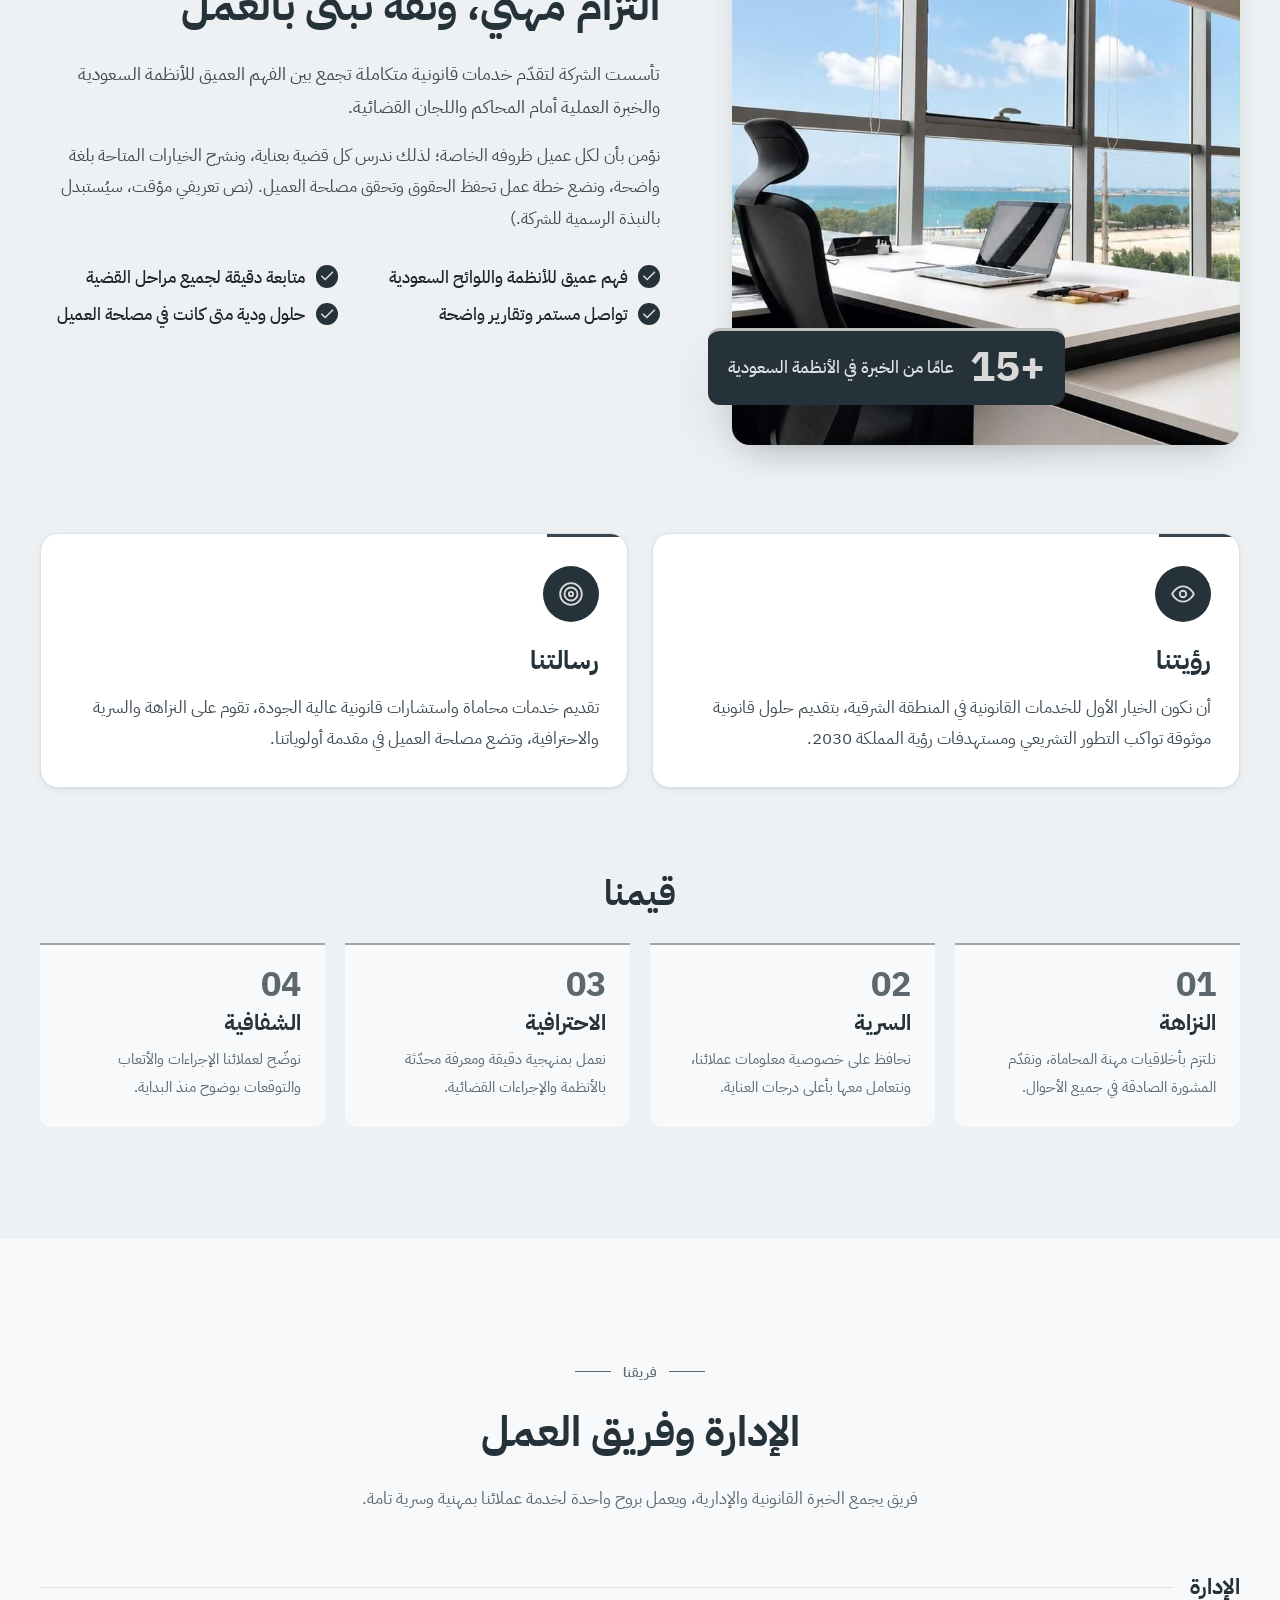
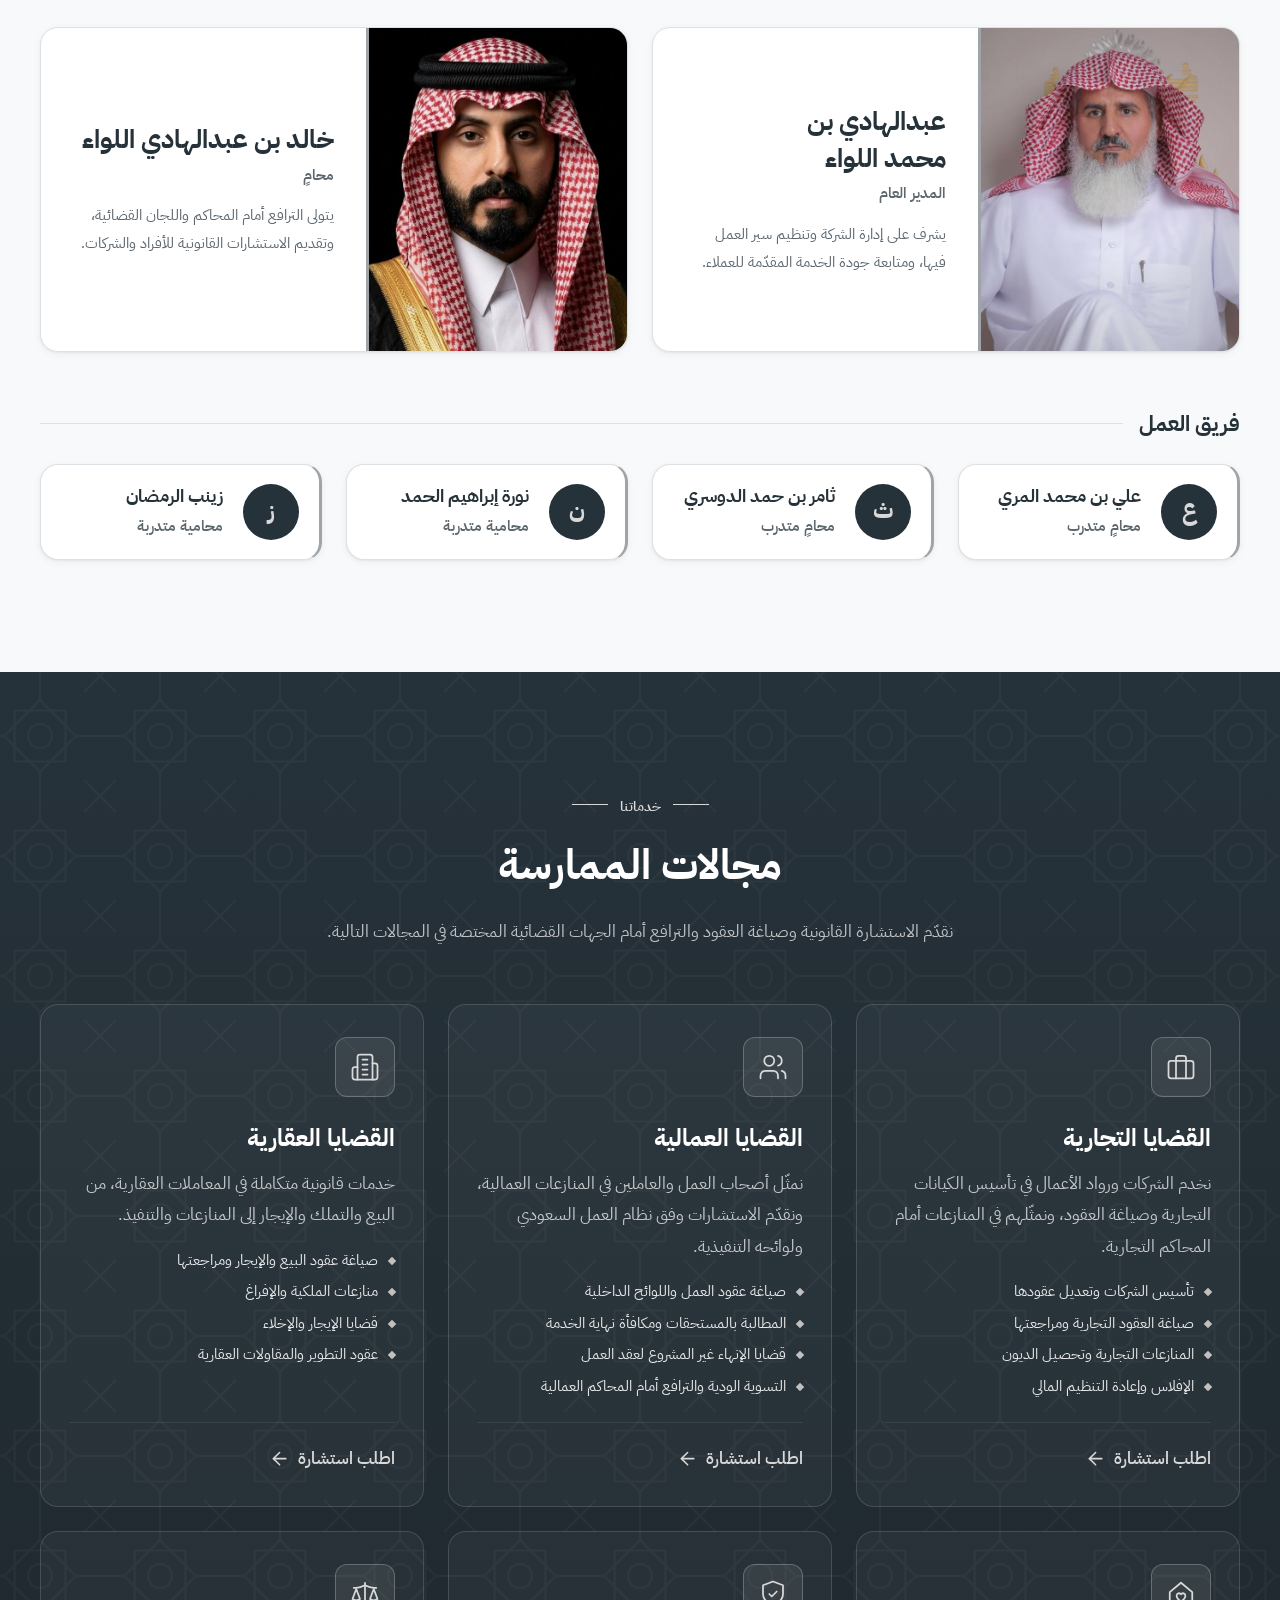
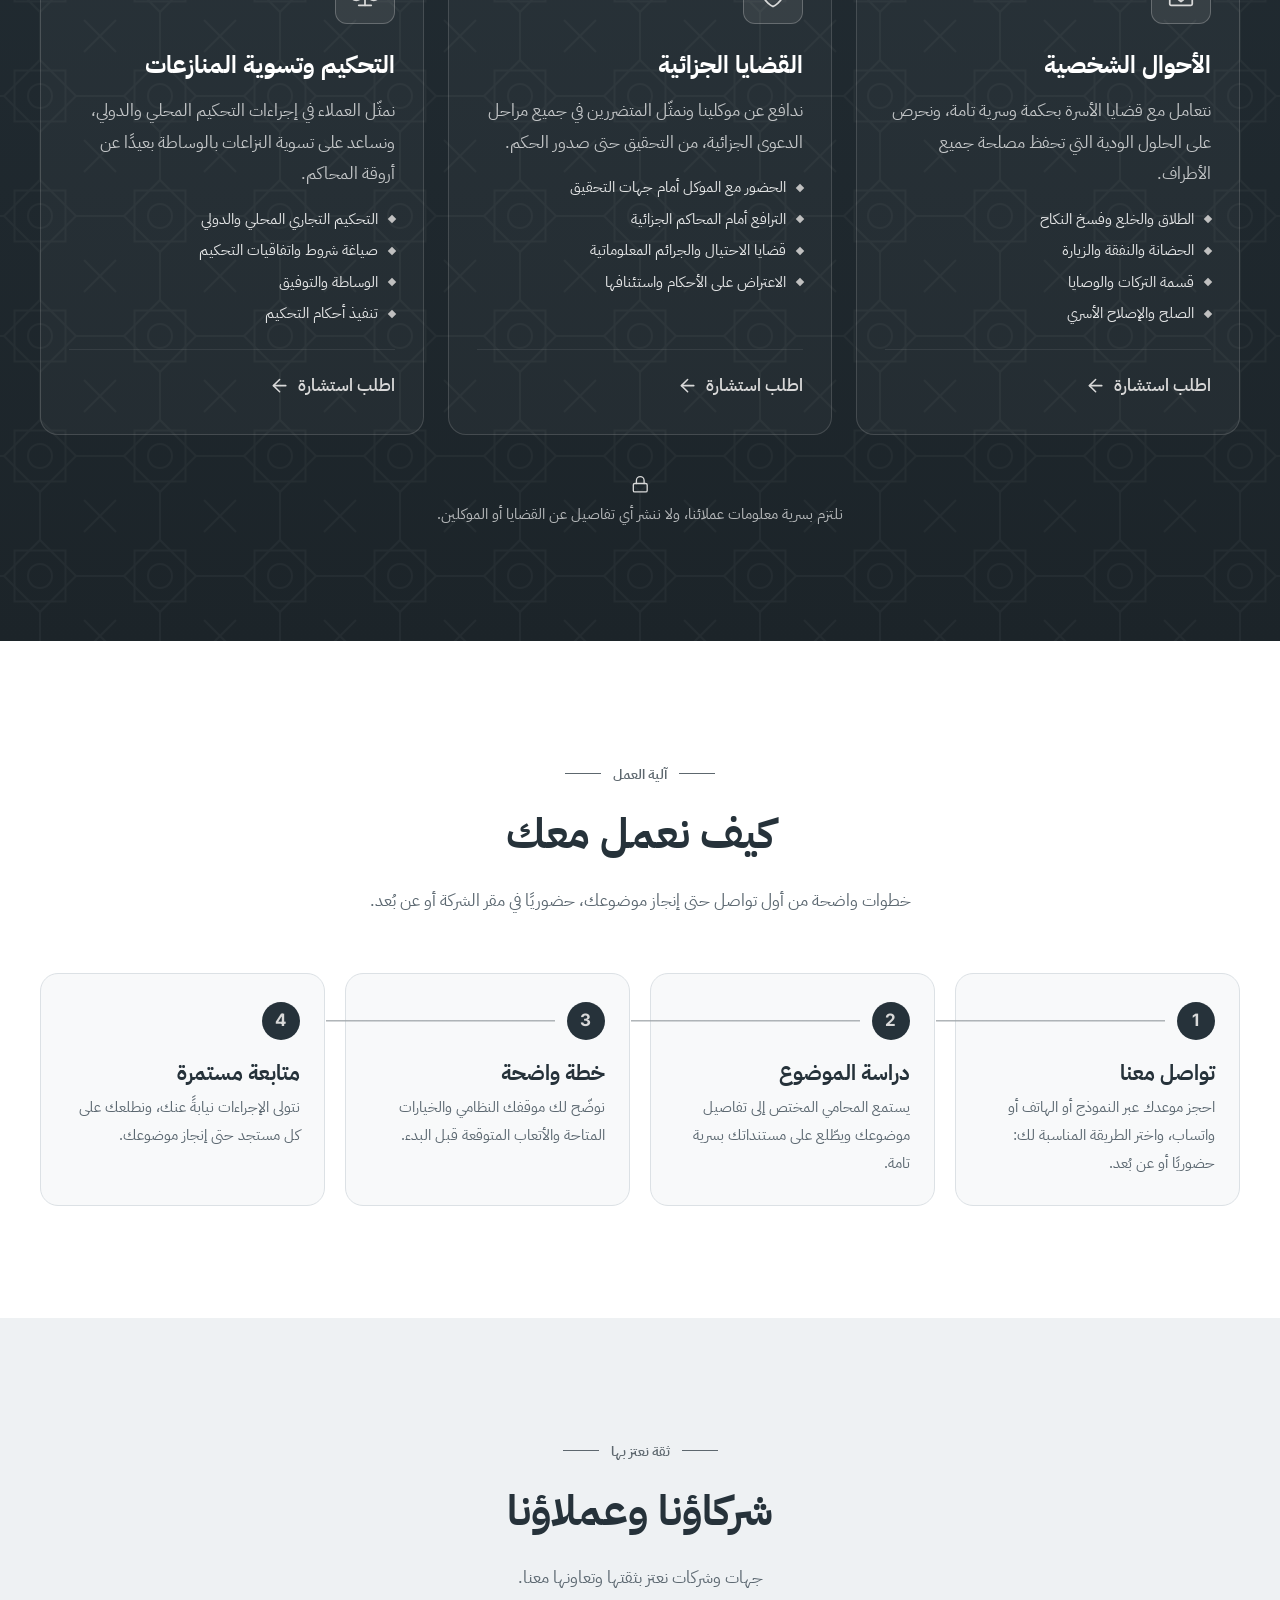
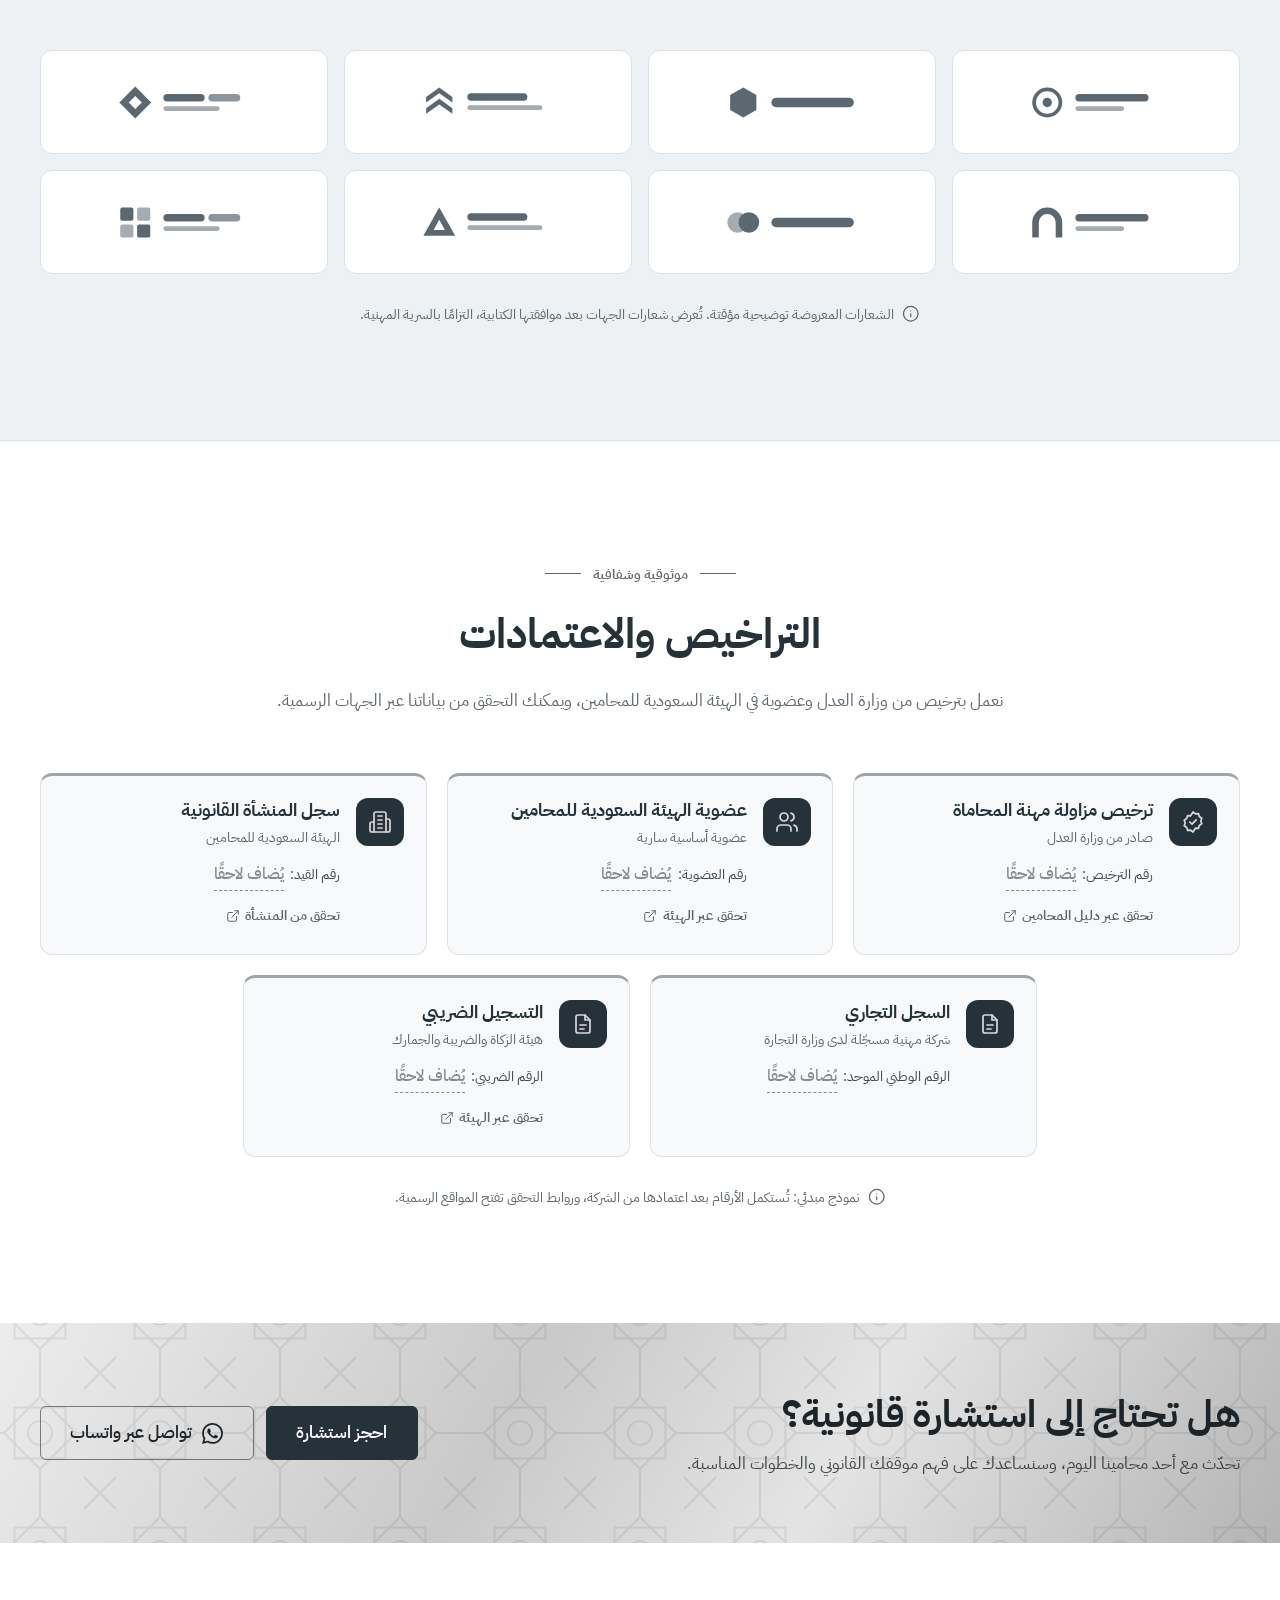
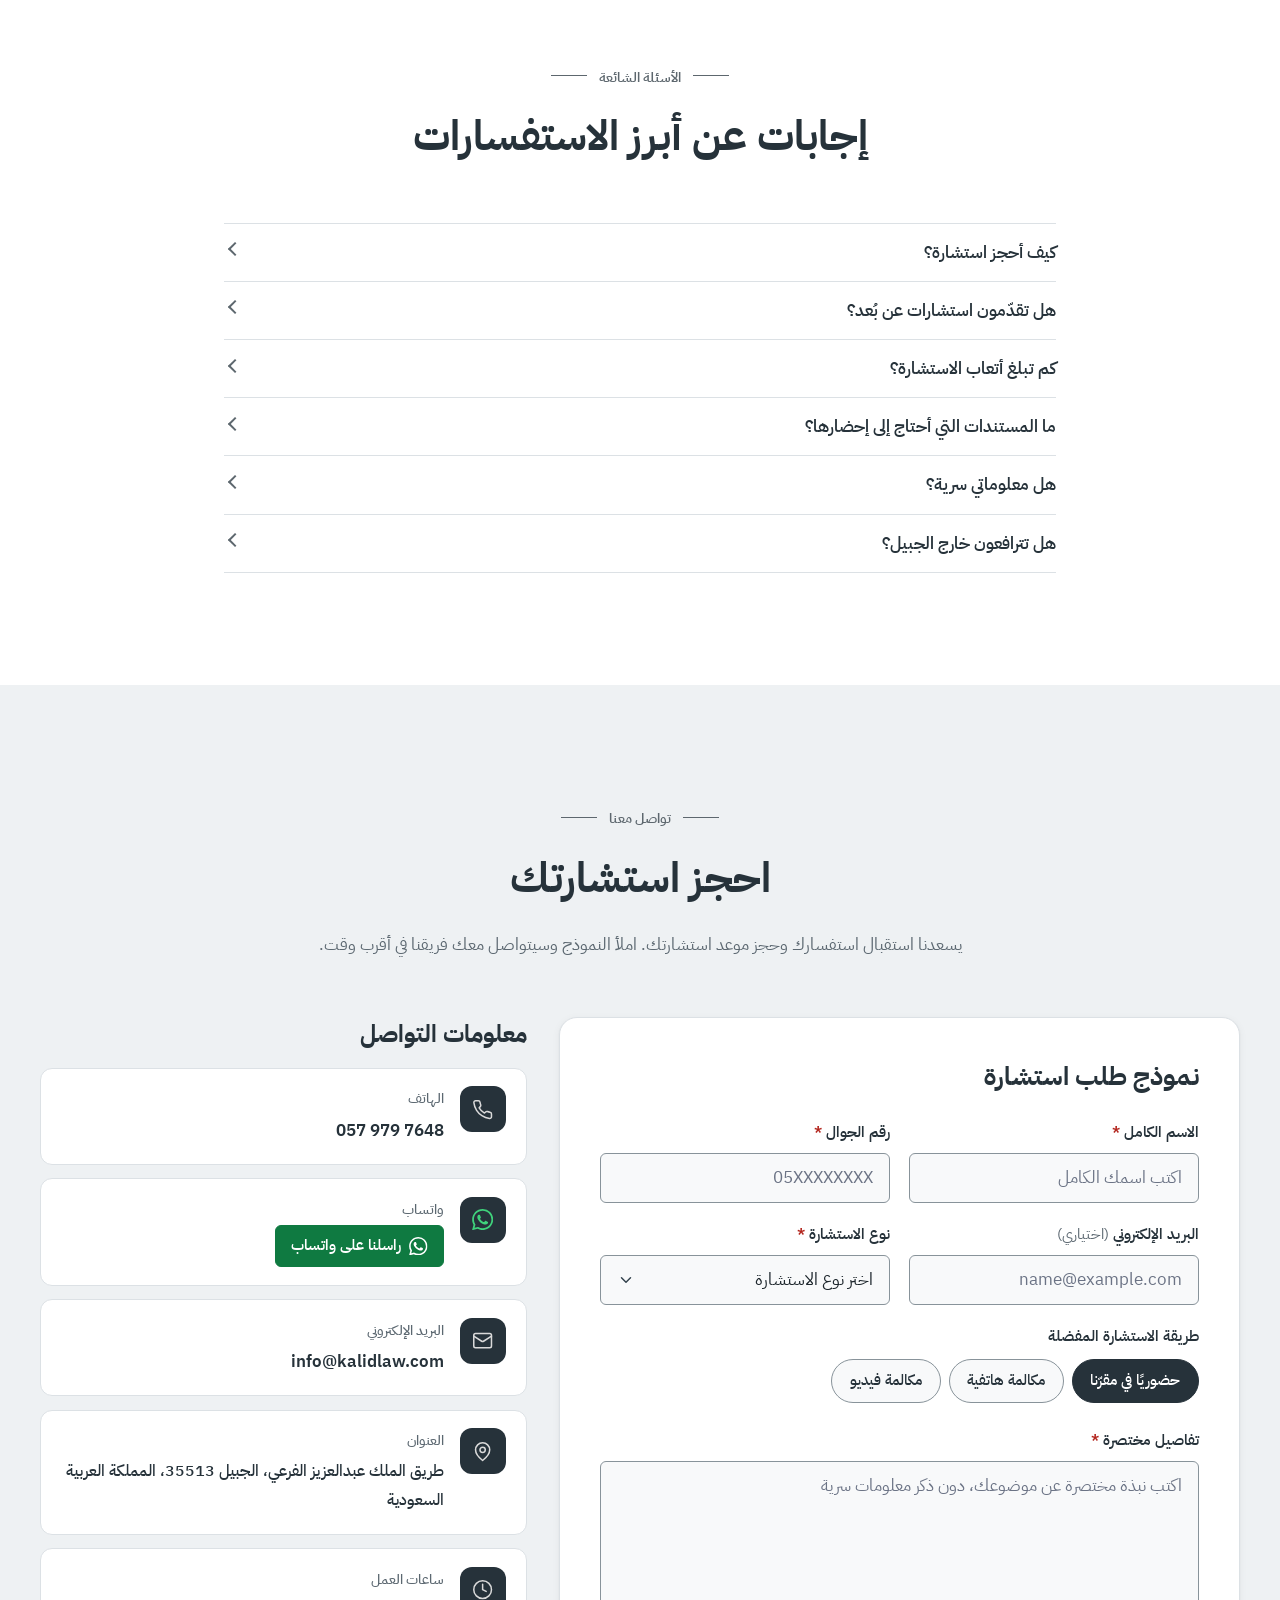
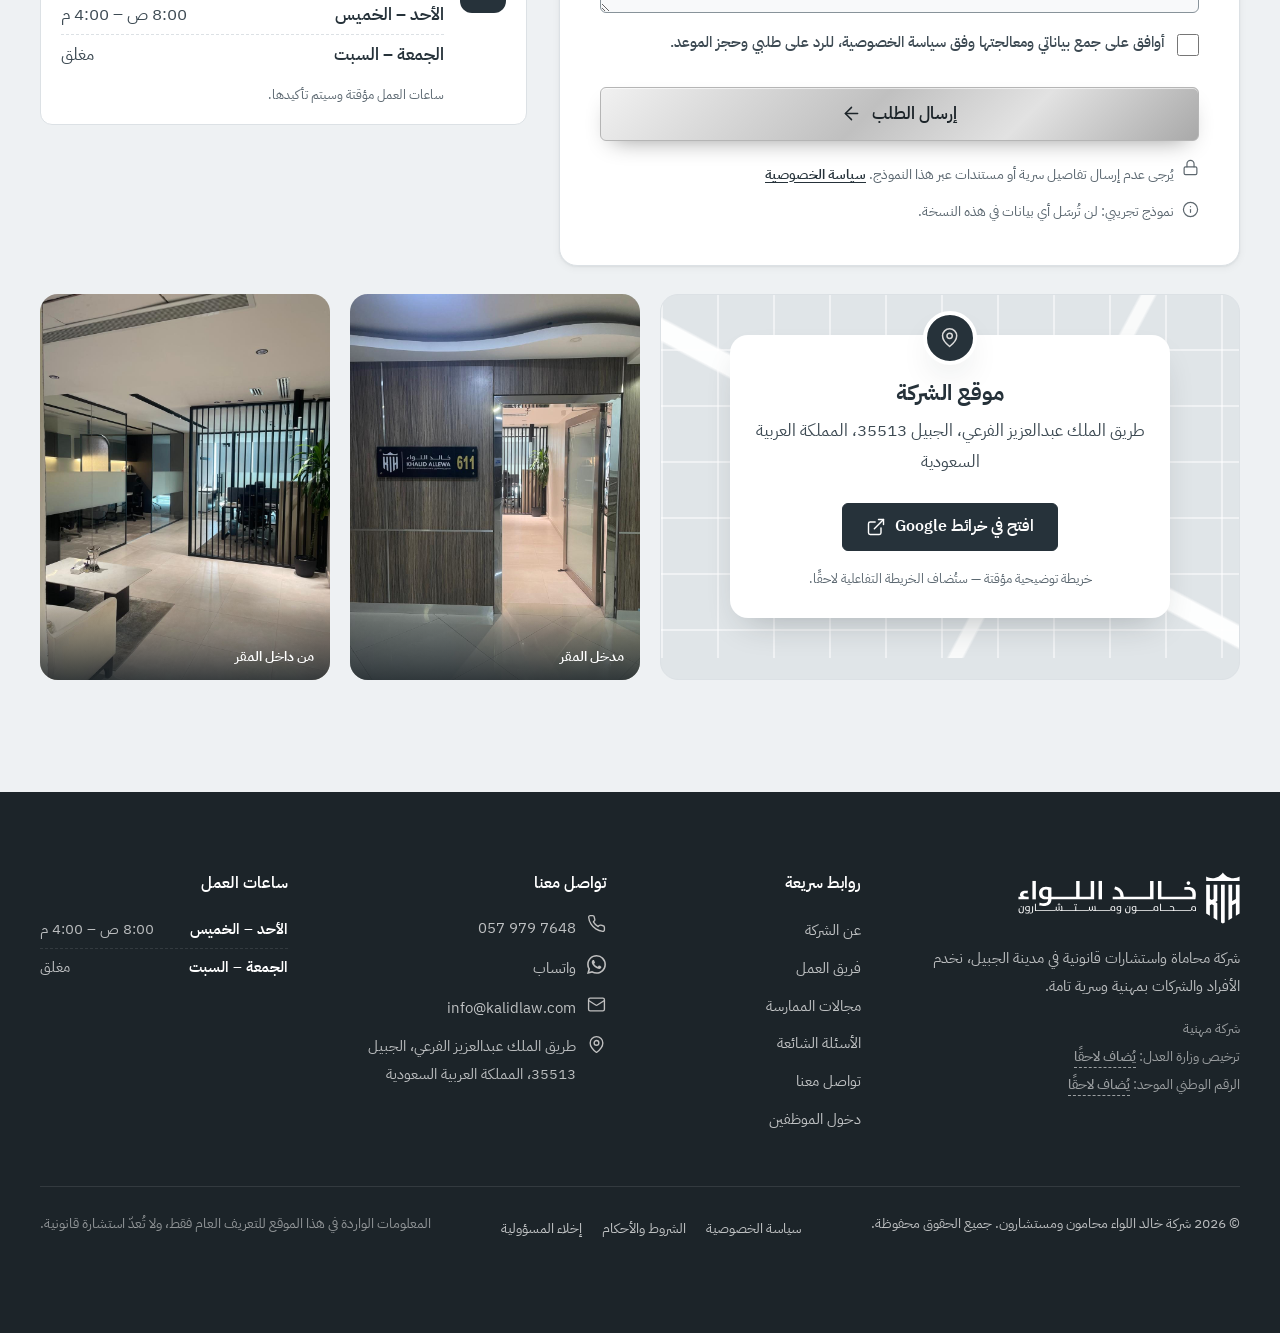
==== commit 2cae3d61: "Hero office photo, company wording, display options, client logos, licences and policies page (in re" ====
--- a/public/index.html
+++ b/public/index.html
@@ -3,13 +3,13 @@
 <head>
   <meta charset="utf-8">
   <meta name="viewport" content="width=device-width, initial-scale=1, viewport-fit=cover">
-  <title data-i18n="meta.home.title">مكتب خالد اللواء محامون ومستشارون</title>
-  <meta name="description" content="مكتب محاماة واستشارات قانونية في الجبيل، يخدم الأفراد والشركات في القضايا التجارية والعمالية والعقارية والأحوال الشخصية والقضايا الجزائية والتحكيم." data-i18n-attr="content:meta.home.description">
+  <title data-i18n="meta.home.title">شركة خالد اللواء محامون ومستشارون</title>
+  <meta name="description" content="شركة محاماة واستشارات قانونية في الجبيل، تخدم الأفراد والشركات في القضايا التجارية والعمالية والعقارية والأحوال الشخصية والقضايا الجزائية والتحكيم." data-i18n-attr="content:meta.home.description">
   <!-- Link preview (WhatsApp, X, LinkedIn). og:image must be a full address: change it when the site moves to the client's own domain. -->
   <meta property="og:type" content="website">
   <meta property="og:locale" content="ar_SA">
   <meta property="og:locale:alternate" content="en_US">
-  <meta property="og:title" content="مكتب خالد اللواء محامون ومستشارون">
+  <meta property="og:title" content="شركة خالد اللواء محامون ومستشارون">
   <meta property="og:description" content="محاماة واستشارات قانونية في الجبيل · Khalid Allewa Lawyers and Consultants">
   <meta property="og:image" content="https://alliwa-law-site.pages.dev/images/og.jpg?v=2">
   <meta property="og:image:width" content="1200">
@@ -51,12 +51,64 @@
   <symbol id="i-target" viewBox="0 0 24 24"><circle cx="12" cy="12" r="10"/><circle cx="12" cy="12" r="6"/><circle cx="12" cy="12" r="2"/></symbol>
   <symbol id="i-info" viewBox="0 0 24 24"><circle cx="12" cy="12" r="10"/><path d="M12 16v-4"/><path d="M12 8h.01"/></symbol>
   <symbol id="i-calendar" viewBox="0 0 24 24"><rect x="3" y="4" width="18" height="18" rx="2"/><path d="M16 2v4"/><path d="M8 2v4"/><path d="M3 10h18"/><path d="m9 16 2 2 4-4"/></symbol>
+  <symbol id="i-palette" viewBox="0 0 24 24"><path d="M12 22a10 10 0 1 1 10-10c0 2.2-1.8 3.5-4 3.5h-1.6a1.9 1.9 0 0 0-1.4 3.2c.4.4.6.9.6 1.4 0 1.1-.9 1.9-2 1.9z"/><circle cx="7.5" cy="11" r="1.2"/><circle cx="10.5" cy="7" r="1.2"/><circle cx="15.5" cy="7.5" r="1.2"/></symbol>
+  <symbol id="i-sun" viewBox="0 0 24 24"><circle cx="12" cy="12" r="4"/><path d="M12 2v2M12 20v2M4.9 4.9l1.4 1.4M17.7 17.7l1.4 1.4M2 12h2M20 12h2M4.9 19.1l1.4-1.4M17.7 6.3l1.4-1.4"/></symbol>
+  <symbol id="i-moon" viewBox="0 0 24 24"><path d="M20.5 14.5A8.5 8.5 0 0 1 9.5 3.5a8.5 8.5 0 1 0 11 11z"/></symbol>
+  <symbol id="i-close" viewBox="0 0 24 24"><path d="M6 6l12 12M18 6 6 18"/></symbol>
+  <symbol id="i-badge" viewBox="0 0 24 24"><path d="M12 2l2.4 1.8 3-.2.9 2.9 2.5 1.7-1 2.8 1 2.8-2.5 1.7-.9 2.9-3-.2L12 22l-2.4-1.8-3 .2-.9-2.9-2.5-1.7 1-2.8-1-2.8 2.5-1.7.9-2.9 3 .2z"/><path d="m8.8 12 2.2 2.2 4.2-4.4"/></symbol>
+  <symbol id="i-doc" viewBox="0 0 24 24"><path d="M14 3H7a2 2 0 0 0-2 2v14a2 2 0 0 0 2 2h10a2 2 0 0 0 2-2V8z"/><path d="M14 3v5h5M9 13h6M9 17h4"/></symbol>
+  <symbol id="ph-logo-1" viewBox="0 0 160 48"><circle cx="28" cy="24" r="14" fill="none" stroke="currentColor" stroke-width="4"/><circle cx="28" cy="24" r="5"/><g fill="currentColor"><rect x="58" y="15" width="78" height="8" rx="4"/><rect x="58" y="28" width="52" height="5" rx="2.5" opacity=".55"/></g></symbol>
+  <symbol id="ph-logo-2" viewBox="0 0 160 48"><path d="M28 8l14 8v16l-14 8-14-8V16z"/><g fill="currentColor"><rect x="58" y="19" width="88" height="10" rx="5"/></g></symbol>
+  <symbol id="ph-logo-3" viewBox="0 0 160 48"><path d="M14 30l14-10 14 10v6L28 26 14 36zM14 18 28 8l14 10v6L28 14 14 24z"/><g fill="currentColor"><rect x="58" y="14" width="64" height="8" rx="4"/><rect x="58" y="27" width="80" height="5" rx="2.5" opacity=".55"/></g></symbol>
+  <symbol id="ph-logo-4" viewBox="0 0 160 48"><path d="M28 7l17 17-17 17-17-17z"/><path d="M28 17l7 7-7 7-7-7z" style="fill: var(--logo-bg, #fff)"/><g fill="currentColor"><rect x="58" y="15" width="44" height="8" rx="4"/><rect x="106" y="15" width="34" height="8" rx="4" opacity=".7"/><rect x="58" y="28" width="60" height="5" rx="2.5" opacity=".55"/></g></symbol>
+  <symbol id="ph-logo-5" viewBox="0 0 160 48"><path d="M12 40V24a16 16 0 0 1 32 0v16h-7V24a9 9 0 0 0-18 0v16z"/><g fill="currentColor"><rect x="58" y="15" width="78" height="8" rx="4"/><rect x="58" y="28" width="52" height="5" rx="2.5" opacity=".55"/></g></symbol>
+  <symbol id="ph-logo-6" viewBox="0 0 160 48"><circle cx="22" cy="24" r="11" opacity=".55"/><circle cx="34" cy="24" r="11"/><g fill="currentColor"><rect x="58" y="19" width="88" height="10" rx="5"/></g></symbol>
+  <symbol id="ph-logo-7" viewBox="0 0 160 48"><path d="M28 8l17 30H11z"/><path d="M28 21l6 11H22z" style="fill: var(--logo-bg, #fff)"/><g fill="currentColor"><rect x="58" y="14" width="64" height="8" rx="4"/><rect x="58" y="27" width="80" height="5" rx="2.5" opacity=".55"/></g></symbol>
+  <symbol id="ph-logo-8" viewBox="0 0 160 48"><rect x="12" y="8" width="14" height="14" rx="2"/><rect x="30" y="8" width="14" height="14" rx="2" opacity=".55"/><rect x="12" y="26" width="14" height="14" rx="2" opacity=".55"/><rect x="30" y="26" width="14" height="14" rx="2"/><g fill="currentColor"><rect x="58" y="15" width="44" height="8" rx="4"/><rect x="106" y="15" width="34" height="8" rx="4" opacity=".7"/><rect x="58" y="28" width="60" height="5" rx="2.5" opacity=".55"/></g></symbol>
   <symbol id="i-external" viewBox="0 0 24 24"><path d="M15 3h6v6"/><path d="M10 14 21 3"/><path d="M18 13v6a2 2 0 0 1-2 2H5a2 2 0 0 1-2-2V8a2 2 0 0 1 2-2h6"/></symbol>
 </svg>
 
 <a class="skip-link" href="#main" data-i18n="a11y.skip"></a>
 
-<div class="demo-banner" data-demo-banner hidden><span data-i18n="demo.banner"></span></div>
+<div class="demo-banner" data-demo-banner hidden>
+  <span data-i18n="demo.banner"></span>
+  <button class="theme-toggle" type="button" aria-expanded="false" aria-controls="theme-panel" data-theme-toggle>
+    <svg class="icon" aria-hidden="true"><use href="#i-palette"/></svg><span data-i18n="theme.button"></span>
+  </button>
+</div>
+
+<!-- Display options (demo): night mode, colour scheme, shape. Choices are applied at once and remembered on this device. -->
+<div class="theme-panel" id="theme-panel" role="dialog" aria-labelledby="theme-title" data-theme-panel hidden>
+  <div class="theme-panel-head">
+    <h2 class="theme-title" id="theme-title" data-i18n="theme.title"></h2>
+    <button class="theme-close" type="button" data-theme-close data-i18n-attr="aria-label:theme.close"><svg class="icon" aria-hidden="true"><use href="#i-close"/></svg></button>
+  </div>
+  <fieldset class="theme-group">
+    <legend data-i18n="theme.mode"></legend>
+    <div class="theme-options">
+      <label class="theme-opt"><input type="radio" name="theme-mode" value="light"><span><svg class="icon" aria-hidden="true"><use href="#i-sun"/></svg><span data-i18n="theme.light"></span></span></label>
+      <label class="theme-opt"><input type="radio" name="theme-mode" value="dark"><span><svg class="icon" aria-hidden="true"><use href="#i-moon"/></svg><span data-i18n="theme.dark"></span></span></label>
+    </div>
+  </fieldset>
+  <fieldset class="theme-group">
+    <legend data-i18n="theme.colors"></legend>
+    <div class="theme-options">
+      <label class="theme-opt"><input type="radio" name="theme-accent" value="official"><span><i class="swatch swatch-official" aria-hidden="true"></i><span data-i18n="theme.official"></span></span></label>
+      <label class="theme-opt"><input type="radio" name="theme-accent" value="navy"><span><i class="swatch swatch-navy" aria-hidden="true"></i><span data-i18n="theme.navy"></span></span></label>
+      <label class="theme-opt"><input type="radio" name="theme-accent" value="green"><span><i class="swatch swatch-green" aria-hidden="true"></i><span data-i18n="theme.green"></span></span></label>
+    </div>
+  </fieldset>
+  <fieldset class="theme-group">
+    <legend data-i18n="theme.shape"></legend>
+    <div class="theme-options">
+      <label class="theme-opt"><input type="radio" name="theme-shape" value="soft"><span><i class="shape-preview shape-soft" aria-hidden="true"></i><span data-i18n="theme.soft"></span></span></label>
+      <label class="theme-opt"><input type="radio" name="theme-shape" value="sharp"><span><i class="shape-preview shape-sharp" aria-hidden="true"></i><span data-i18n="theme.sharp"></span></span></label>
+      <label class="theme-opt"><input type="radio" name="theme-shape" value="round"><span><i class="shape-preview shape-round" aria-hidden="true"></i><span data-i18n="theme.round"></span></span></label>
+    </div>
+  </fieldset>
+  <p class="theme-note" data-i18n="theme.note"></p>
+  <button class="btn-text theme-reset" type="button" data-theme-reset data-i18n="theme.reset"></button>
+</div>
 
 <!-- ============ Header ============ -->
 <header class="site-header" data-header>
@@ -100,6 +152,8 @@
 
   <!-- ============ 1. Home / Hero ============ -->
   <section class="hero" id="home" aria-labelledby="hero-title">
+    <!-- the office photo: full background on phones, inside the arch on desktop (same file, downloaded once) -->
+    <div class="hero-photo" aria-hidden="true"><img src="images/office/hero-office.jpg" alt="" width="720" height="1280" fetchpriority="high" decoding="async"></div>
     <div class="hero-pattern" aria-hidden="true"></div>
     <div class="container hero-inner">
       <div class="hero-content">
@@ -123,8 +177,7 @@
 
       <div class="hero-visual" aria-hidden="true">
         <div class="arch">
-          <div class="arch-pattern"></div>
-          <img class="arch-emblem" src="images/logo-mark.svg" alt="" width="132" height="200">
+          <img class="arch-photo" src="images/office/hero-office.jpg" alt="" width="720" height="1280" decoding="async">
         </div>
         <div class="hero-badge">
           <strong class="hero-badge-num"><bdi data-years></bdi></strong>
@@ -270,6 +323,43 @@
     </div>
   </section>
 
+  <!-- ============ Partners & clients (placeholder logos until the real ones are supplied: data/settings.js → clients) ============ -->
+  <section class="section clients" id="clients" aria-labelledby="clients-title">
+    <div class="container">
+      <header class="section-head center reveal">
+        <p class="eyebrow"><span data-i18n="clients.eyebrow"></span></p>
+        <h2 class="section-title" id="clients-title" data-i18n="clients.title"></h2>
+        <p class="section-sub" data-i18n="clients.subtitle"></p>
+      </header>
+      <ul class="client-grid reveal-stagger" data-clients></ul>
+      <p class="clients-note" data-clients-note><svg class="icon" aria-hidden="true"><use href="#i-info"/></svg><span data-i18n="clients.note"></span></p>
+    </div>
+  </section>
+
+  <!-- ============ Licences & registration (numbers and verify links: data/settings.js → licence) ============ -->
+  <section class="section licence" id="licence" aria-labelledby="licence-title">
+    <div class="container">
+      <header class="section-head center reveal">
+        <p class="eyebrow"><span data-i18n="licence.eyebrow"></span></p>
+        <h2 class="section-title" id="licence-title" data-i18n="licence.title"></h2>
+        <p class="section-sub" data-i18n="licence.subtitle"></p>
+      </header>
+      <ul class="licence-grid reveal-stagger" data-licence></ul>
+      <p class="licence-note" data-licence-note><svg class="icon" aria-hidden="true"><use href="#i-info"/></svg><span data-i18n="licence.note"></span></p>
+    </div>
+    <template id="tpl-licence">
+      <li class="licence-card">
+        <span class="licence-icon" aria-hidden="true"><svg class="icon"><use href="#i-badge"/></svg></span>
+        <div class="licence-body">
+          <h3 class="licence-title"></h3>
+          <p class="licence-issuer"></p>
+          <p class="licence-value"><span class="licence-label"></span> <bdi class="licence-number" dir="ltr"></bdi></p>
+          <a class="licence-verify" target="_blank" rel="noopener"><span></span><svg class="icon" aria-hidden="true"><use href="#i-external"/></svg></a>
+        </div>
+      </li>
+    </template>
+  </section>
+
   <!-- Call-to-action band -->
   <section class="cta-band" aria-labelledby="cta-title">
     <div class="cta-pattern" aria-hidden="true"></div>
@@ -361,6 +451,7 @@
             <span data-i18n="contact.form.submit"></span>
             <svg class="icon icon-flip" aria-hidden="true"><use href="#i-arrow"/></svg>
           </button>
+          <p class="form-note"><svg class="icon" aria-hidden="true"><use href="#i-lock"/></svg><span><span data-i18n="contact.form.privacyNote"></span> <a href="legal.html#privacy" data-i18n="contact.form.privacyLink"></a></span></p>
           <p class="form-note"><svg class="icon" aria-hidden="true"><use href="#i-info"/></svg><span data-i18n="contact.form.note"></span></p>
           <div class="form-success" data-form-success tabindex="-1" hidden>
             <svg class="icon" aria-hidden="true"><use href="#i-check-circle"/></svg>
@@ -458,7 +549,11 @@
           <img class="brand-lockup" src="images/logo-en.svg" alt="" width="171" height="40" data-logo="en" data-i18n-attr="alt:brand.fullName">
         </a>
         <p data-i18n="footer.about"></p>
-        <p class="footer-license" data-i18n="footer.license"></p>
+        <ul class="footer-license">
+          <li data-i18n="footer.legalForm"></li>
+          <li><span data-i18n="footer.licenceLabel"></span>: <bdi dir="ltr" data-licence-number="moj"></bdi></li>
+          <li><span data-i18n="footer.crLabel"></span>: <bdi dir="ltr" data-licence-number="cr"></bdi></li>
+        </ul>
       </div>
       <nav aria-labelledby="footer-links-title">
         <h2 class="footer-title" id="footer-links-title" data-i18n="footer.linksTitle"></h2>
@@ -489,6 +584,11 @@
     </div>
     <div class="footer-bottom">
       <p data-i18n="footer.copyright"></p>
+      <ul class="footer-legal-links">
+        <li><a href="legal.html#privacy" data-i18n="footer.legal.privacy"></a></li>
+        <li><a href="legal.html#terms" data-i18n="footer.legal.terms"></a></li>
+        <li><a href="legal.html#disclaimer" data-i18n="footer.legal.disclaimer"></a></li>
+      </ul>
       <p class="disclaimer" data-i18n="footer.disclaimer"></p>
     </div>
   </div>
--- a/public/css/style.css
+++ b/public/css/style.css
@@ -18,8 +18,19 @@
   --silver-400: #d9d9d9;
   --silver-500: #c0c0c0;         /* the brand silver */
   --silver-600: #9ea4a8;         /* silver lines on light backgrounds */
-  --silver-700: #5d676e;         /* silver-grey for text on light backgrounds */
+  --accent-text-light: #5d676e;  /* silver-grey text on light backgrounds */
+  --accent-text-dark: #aeb6bc;   /* the same role in night mode */
+  --silver-700: var(--accent-text-light);
+  /* the same colours as "r g b", for see-through versions: rgb(var(--char-rgb) / .5) */
+  --char-rgb: 54 69 79;
+  --char-950-rgb: 28 36 41;
+  --silver-rgb: 192 192 192;
+  /* brushed metal: buttons, the call-to-action band, the accent words in the hero title */
   --brushed: linear-gradient(135deg, #f1f1f1 0%, #c0c0c0 45%, #e2e2e2 70%, #a9a9a9 100%);
+  --brushed-hover: linear-gradient(135deg, #fafafa, #d0d0d0 45%, #ececec 70%, #b9b9b9);
+  --metal-border: #b5b5b5;
+  --metal-text: linear-gradient(100deg, #f4f4f4 0%, #c0c0c0 40%, #e6e6e6 65%, #a8a8a8 100%);
+  --band: linear-gradient(120deg, #ededed 0%, #c9c9c9 40%, #e4e4e4 65%, #b4b4b4 100%);
   --paper-50: #f8f9fa;
   --paper-100: #eef1f3;
   --paper-200: #e1e6e9;
@@ -27,7 +38,15 @@
   --ink-700: #3d4a53;
   --ink-500: #5c6871;
   --line: #dce1e5;
-  --white: #fff;
+  --white: #fff;                 /* white sections */
+  --surface: #fff;               /* cards */
+  --surface-soft: rgb(255 255 255 / .6);
+  --heading: var(--char-900);
+  --input-border: #88939a;
+  --input-bg: var(--paper-50);
+  --placeholder: #6b7385;
+  --map-bg: #e0e5e8;
+  --map-line: 255 255 255;
   --danger: #b3261e;
   --success: #1e6b45;
   --whatsapp: #0f7a41;
@@ -38,9 +57,14 @@
   --lh-body: 1.65;
   --lh-head: 1.2;
 
-  --radius-sm: 6px;
+  --radius-sm: 6px;               /* inputs, small controls */
+  --radius-btn: 6px;              /* buttons */
   --radius: 12px;
-  --radius-lg: 18px;
+  --radius-lg: 18px;              /* cards */
+  --radius-icon: 12px;            /* square icon tiles */
+  --radius-circle: 50%;           /* round icons and badges */
+  --radius-pill: 999px;           /* chips */
+  --arch: 50% 50% 0 0 / 40% 40% 0 0;  /* the arched photo frame in the hero */
   --shadow-sm: 0 1px 2px rgb(28 36 41 / .06), 0 2px 8px rgb(28 36 41 / .05);
   --shadow: 0 16px 36px -16px rgb(28 36 41 / .3);
   --shadow-lg: 0 28px 64px -24px rgb(28 36 41 / .5);
@@ -61,6 +85,69 @@
 @media (min-width: 70em) {
   :root { --gutter: 2rem; --header-h: 80px; }
 }
+
+/* ---------- 1b. Display options: night mode, colour schemes, shapes ----------
+   Set on <html> by js/boot.js before the page is drawn (data-theme, data-accent, data-shape),
+   chosen in the "display options" panel. The defaults above are the official identity. */
+html[data-accent="navy"] {
+  --char-950: #0e1626; --char-900: #142039; --char-800: #1a2a4a; --char-700: #22355c; --char-600: #354b7c;
+  --char-rgb: 34 53 92; --char-950-rgb: 14 22 38;
+  --silver-300: #f3e9d2; --silver-400: #e3cd9d; --silver-500: #c9a96e; --silver-600: #b0915a;
+  --silver-rgb: 201 169 110;
+  --accent-text-light: #7a6034; --accent-text-dark: #dcc290;
+  --brushed: linear-gradient(135deg, #f7ebcd 0%, #c9a96e 45%, #ecd9ab 70%, #a98547 100%);
+  --brushed-hover: linear-gradient(135deg, #fbf1d9, #d4b67d 45%, #f1e1b8 70%, #b38f52);
+  --metal-border: #b8975c;
+  --metal-text: linear-gradient(100deg, #fbf0d4 0%, #d4b67d 40%, #f1e1b8 65%, #b8975c 100%);
+  --band: linear-gradient(120deg, #f3e6c6 0%, #d7bd86 40%, #efdfb7 65%, #c3a46a 100%);
+}
+html[data-accent="green"] {
+  --char-950: #0b1713; --char-900: #10241d; --char-800: #153026; --char-700: #1c3d31; --char-600: #2d5646;
+  --char-rgb: 28 61 49; --char-950-rgb: 11 23 19;
+  --silver-300: #efe3d0; --silver-400: #dcc5a2; --silver-500: #bf9b6b; --silver-600: #a5825a;
+  --silver-rgb: 191 155 107;
+  --accent-text-light: #72563a; --accent-text-dark: #d8bf98;
+  --brushed: linear-gradient(135deg, #f4e6cf 0%, #bf9b6b 45%, #e8d4b3 70%, #9c7647 100%);
+  --brushed-hover: linear-gradient(135deg, #f9eedc, #cba97b 45%, #efdfc4 70%, #a8825a);
+  --metal-border: #a98457;
+  --metal-text: linear-gradient(100deg, #f7ead3 0%, #cfae80 40%, #ecdcc0 65%, #a98457 100%);
+  --band: linear-gradient(120deg, #f1e4cd 0%, #d3b68c 40%, #ecdcc2 65%, #bc9969 100%);
+}
+html[data-theme="dark"] {
+  color-scheme: dark;
+  --paper-50: #11171b;
+  --paper-100: #151c21;
+  --paper-200: #222b31;
+  --white: #171e23;
+  --surface: #1c252b;
+  --surface-soft: rgb(255 255 255 / .035);
+  --ink-900: #e8ecef;
+  --ink-700: #c5cdd3;
+  --ink-500: #9ba6ae;
+  --line: #2c373e;
+  --heading: #f2f4f6;
+  --silver-700: var(--accent-text-dark);
+  --silver-600: #5f6a71;
+  --input-border: #56636c;
+  --input-bg: #141b20;
+  --placeholder: #8a95a3;
+  --map-bg: #1a2329;
+  --map-line: 255 255 255;
+  --danger: #ff8b80;
+  --success: #6fd09a;
+  --shadow-sm: 0 1px 2px rgb(0 0 0 / .4), 0 2px 8px rgb(0 0 0 / .3);
+  --shadow: 0 16px 36px -16px rgb(0 0 0 / .75);
+  --shadow-lg: 0 28px 64px -24px rgb(0 0 0 / .85);
+}
+html[data-shape="sharp"] {
+  --radius-sm: 2px; --radius-btn: 2px; --radius: 3px; --radius-lg: 4px;
+  --radius-icon: 3px; --radius-circle: 4px; --radius-pill: 3px; --arch: 4px 4px 0 0;
+}
+html[data-shape="round"] {
+  --radius-sm: 12px; --radius-btn: 999px; --radius: 20px; --radius-lg: 28px;
+  --radius-icon: 18px; --radius-pill: 999px;
+}
+
 
 /* ---------- 2. Base ---------- */
 *, *::before, *::after { box-sizing: border-box; }
@@ -94,7 +181,7 @@
   font-family: var(--font-head);
   font-weight: 700;
   line-height: var(--lh-head);
-  color: var(--char-900);
+  color: var(--heading);
   text-wrap: balance;
   font-variant-numeric: lining-nums;
 }
@@ -105,7 +192,7 @@
 a { color: inherit; }
 button, input, select, textarea { font: inherit; color: inherit; }
 button { cursor: pointer; }
-a, button, input, select, textarea, label { -webkit-tap-highlight-color: rgb(54 69 79 / .12); }
+a, button, input, select, textarea, label { -webkit-tap-highlight-color: rgb(var(--char-rgb) / .12); }
 bdi[dir="ltr"] { unicode-bidi: isolate; }
 
 :focus-visible {
@@ -113,7 +200,8 @@
   outline-offset: 3px;
   border-radius: 4px;
 }
-.intro, .about, .team, .process, .faq, .contact, .login-card { --focus: var(--char-700); }
+.intro, .about, .team, .process, .faq, .contact, .login-card, .clients, .licence { --focus: var(--char-700); }
+html[data-theme="dark"] :is(.intro, .about, .team, .process, .faq, .contact, .login-card, .clients, .licence) { --focus: var(--silver-500); }
 .cta-band { --focus: var(--char-950); }
 
 .sr-only {
@@ -198,7 +286,7 @@
   min-height: 48px;
   padding: .7em 1.4em;
   border: 1.5px solid var(--btn-bd);
-  border-radius: var(--radius-sm);
+  border-radius: var(--radius-btn);
   background: var(--btn-bg);
   color: var(--btn-fg);
   font-weight: 600;
@@ -214,16 +302,18 @@
 .btn-lg { min-height: 54px; padding: .8em 1.75em; font-size: 1.05rem; }
 .btn-block { display: flex; width: 100%; }
 
-.btn-primary { --btn-bg: var(--brushed); --btn-fg: var(--char-950); --btn-bd: #b5b5b5; box-shadow: 0 10px 24px -12px rgb(0 0 0 / .45), inset 0 1px 0 rgb(255 255 255 / .6); }
-.btn-primary:hover { --btn-bg: linear-gradient(135deg, #fafafa, #d0d0d0 45%, #ececec 70%, #b9b9b9); }
+.btn-primary { --btn-bg: var(--brushed); --btn-fg: var(--char-950); --btn-bd: var(--metal-border); box-shadow: 0 10px 24px -12px rgb(0 0 0 / .45), inset 0 1px 0 rgb(255 255 255 / .6); }
+.btn-primary:hover { --btn-bg: var(--brushed-hover); }
 .btn-outline-light { --btn-fg: #fff; --btn-bd: rgb(255 255 255 / .35); }
 .btn-outline-light:hover { --btn-bd: var(--silver-400); --btn-fg: var(--silver-300); }
-.btn-outline-accent { --btn-fg: var(--silver-300); --btn-bd: rgb(192 192 192 / .55); }
-.btn-outline-accent:hover { --btn-bg: rgb(192 192 192 / .12); --btn-bd: var(--silver-400); }
+.btn-outline-accent { --btn-fg: var(--silver-300); --btn-bd: rgb(var(--silver-rgb) / .55); }
+.btn-outline-accent:hover { --btn-bg: rgb(var(--silver-rgb) / .12); --btn-bd: var(--silver-400); }
 .btn-navy { --btn-bg: var(--char-900); --btn-fg: #fff; --btn-bd: var(--char-900); }
 .btn-navy:hover { --btn-bg: var(--char-700); --btn-bd: var(--char-700); }
-.btn-outline-navy { --btn-fg: var(--char-950); --btn-bd: rgb(28 36 41 / .55); }
-.btn-outline-navy:hover { --btn-bg: rgb(28 36 41 / .08); --btn-bd: var(--char-950); }
+.btn-outline-navy { --btn-fg: var(--char-950); --btn-bd: rgb(var(--char-950-rgb) / .55); }
+.btn-outline-navy:hover { --btn-bg: rgb(var(--char-950-rgb) / .08); --btn-bd: var(--char-950); }
+/* night mode: dark buttons on dark cards get a light edge */
+html[data-theme="dark"] .card .btn-navy, html[data-theme="dark"] .map-card .btn-navy { --btn-bd: rgb(var(--silver-rgb) / .4); }
 .btn-whatsapp { --btn-bg: var(--whatsapp); --btn-fg: #fff; --btn-bd: var(--whatsapp); }
 .btn-whatsapp:hover { --btn-bg: #0b6334; --btn-bd: #0b6334; }
 
@@ -231,7 +321,7 @@
   padding: 0;
   border: 0;
   background: none;
-  color: var(--char-800);
+  color: var(--heading);
   font-weight: 600;
   text-decoration: underline;
   text-underline-offset: 3px;
@@ -311,7 +401,12 @@
 
 /* ---------- 5. Demo banner & header ---------- */
 .demo-banner {
-  padding: .45rem var(--gutter);
+  display: flex;
+  flex-wrap: wrap;
+  align-items: center;
+  justify-content: center;
+  gap: .35rem .9rem;
+  padding: .4rem var(--gutter);
   background: var(--silver-500);
   color: var(--char-950);
   font-size: .82rem;
@@ -319,6 +414,100 @@
   line-height: 1.5;
   text-align: center;
 }
+.demo-banner[hidden] { display: none; }
+
+/* display options: the button in the top strip and its panel */
+.theme-toggle {
+  display: inline-flex;
+  align-items: center;
+  gap: .4rem;
+  min-height: 36px;
+  padding: .25rem .85rem;
+  border: 1px solid rgb(var(--char-950-rgb) / .35);
+  border-radius: var(--radius-pill);
+  background: rgb(255 255 255 / .5);
+  color: var(--char-950);
+  font-size: .82rem;
+  font-weight: 700;
+  transition: background-color .2s, border-color .2s;
+}
+.theme-toggle:hover, .theme-toggle[aria-expanded="true"] { background: rgb(255 255 255 / .8); border-color: var(--char-950); }
+.theme-toggle .icon { width: 1.15em; height: 1.15em; }
+.demo-banner { --focus: var(--char-950); }
+
+.theme-panel {
+  --focus: var(--char-700);
+  position: fixed;
+  z-index: 70;
+  top: .75rem;
+  inset-inline: .75rem;
+  max-width: 380px;
+  max-height: calc(100vh - 1.5rem);
+  max-height: calc(100dvh - 1.5rem);
+  margin-inline: auto;
+  padding: 1rem 1.1rem 1.1rem;
+  overflow-y: auto;
+  overscroll-behavior: contain;
+  border: 1px solid var(--line);
+  border-radius: var(--radius-lg);
+  background: var(--surface);
+  color: var(--ink-900);
+  box-shadow: var(--shadow-lg), 0 0 0 1px rgb(0 0 0 / .05);
+}
+.theme-panel[hidden] { display: none; }
+html[data-theme="dark"] .theme-panel { --focus: var(--silver-500); }
+.theme-panel-head { display: flex; align-items: center; justify-content: space-between; gap: 1rem; margin-bottom: .75rem; }
+.theme-title { margin: 0; font-size: 1.15rem; }
+.theme-close {
+  display: grid;
+  place-items: center;
+  flex: none;
+  width: 44px;
+  height: 44px;
+  border: 1px solid var(--line);
+  border-radius: var(--radius-sm);
+  background: transparent;
+  color: var(--ink-700);
+}
+.theme-close:hover { border-color: var(--ink-500); color: var(--heading); }
+.theme-group { min-width: 0; margin: 0 0 .9rem; padding: 0; border: 0; }
+.theme-group legend { margin-bottom: .45rem; padding: 0; color: var(--ink-500); font-size: .85rem; font-weight: 600; }
+.theme-options { display: grid; grid-template-columns: repeat(auto-fit, minmax(92px, 1fr)); gap: .5rem; }
+.theme-opt { position: relative; display: flex; }
+.theme-opt input { position: absolute; inset: 0; width: 100%; height: 100%; margin: 0; opacity: 0; cursor: pointer; }
+.theme-opt > span {
+  flex: 1;
+  display: flex;
+  flex-direction: column;
+  align-items: center;
+  justify-content: center;
+  gap: .35rem;
+  min-height: 66px;
+  padding: .55rem .4rem;
+  border: 1.5px solid var(--line);
+  border-radius: var(--radius);
+  background: var(--paper-50);
+  color: var(--ink-700);
+  font-size: .85rem;
+  font-weight: 600;
+  line-height: 1.3;
+  text-align: center;
+  transition: border-color .2s, box-shadow .2s, color .2s;
+}
+.theme-opt:hover > span { border-color: var(--ink-500); }
+.theme-opt input:checked + span { border-color: var(--heading); box-shadow: inset 0 0 0 1px var(--heading); color: var(--heading); }
+.theme-opt input:focus-visible + span { outline: 3px solid var(--focus); outline-offset: 2px; }
+.theme-opt .icon { width: 1.35rem; height: 1.35rem; }
+.swatch { display: block; width: 36px; height: 22px; border-radius: 6px; box-shadow: inset 0 0 0 1px rgb(0 0 0 / .15); }
+.swatch-official { background: linear-gradient(135deg, #36454f 0 55%, #c0c0c0 55%); }
+.swatch-navy { background: linear-gradient(135deg, #22355c 0 55%, #c9a96e 55%); }
+.swatch-green { background: linear-gradient(135deg, #1c3d31 0 55%, #bf9b6b 55%); }
+.shape-preview { display: block; width: 36px; height: 22px; border: 2px solid currentColor; }
+.shape-soft { border-radius: 7px; }
+.shape-sharp { border-radius: 0; }
+.shape-round { border-radius: 999px; }
+.theme-note { margin: .1rem 0 .6rem; color: var(--ink-500); font-size: .8rem; line-height: 1.6; }
+.theme-reset { font-size: .875rem; }
 
 .site-header {
   position: sticky;
@@ -334,14 +523,14 @@
   position: absolute;
   inset: 0;
   z-index: -1;
-  background: rgb(54 69 79 / .98);
+  background: rgb(var(--char-rgb) / .98);
 }
 @supports (backdrop-filter: blur(1px)) {
-  .site-header::before { background: rgb(54 69 79 / .92); backdrop-filter: saturate(140%) blur(12px); }
+  .site-header::before { background: rgb(var(--char-rgb) / .92); backdrop-filter: saturate(140%) blur(12px); }
 }
 /* a silver hairline under the header once the page scrolls (a shadow, so nothing shows through at the top) */
 .site-header.is-scrolled {
-  box-shadow: 0 1px 0 rgb(192 192 192 / .3), 0 12px 30px -18px rgb(0 0 0 / .7);
+  box-shadow: 0 1px 0 rgb(var(--silver-rgb) / .3), 0 12px 30px -18px rgb(0 0 0 / .7);
 }
 
 .header-inner {
@@ -432,7 +621,7 @@
     overflow-y: auto;
     overscroll-behavior: contain;
     background: var(--char-900);
-    border-top: 1px solid rgb(192 192 192 / .25);
+    border-top: 1px solid rgb(var(--silver-rgb) / .25);
     opacity: 0;
     visibility: hidden;
     transform: translateY(-8px);
@@ -523,14 +712,23 @@
 }
 .hero-pattern,
 .practice-pattern,
-.cta-pattern,
-.arch-pattern {
+.cta-pattern {
   position: absolute;
   inset: 0;
   background: url("../images/pattern.svg") center / 120px;
   pointer-events: none;
 }
+/* phones: the office photo fills the hero behind a dark veil; desktop: it sits in the arch */
+.hero-photo { position: absolute; inset: 0; }
+.hero-photo img { width: 100%; height: 100%; object-fit: cover; object-position: center 40%; }
+.hero-photo::after {
+  content: "";
+  position: absolute;
+  inset: 0;
+  background: linear-gradient(180deg, rgb(var(--char-950-rgb) / .74) 0%, rgb(var(--char-950-rgb) / .84) 50%, rgb(var(--char-950-rgb) / .94) 100%);
+}
 .hero-pattern {
+  display: none;
   opacity: .08;
   -webkit-mask-image: linear-gradient(to bottom, #000 20%, transparent 95%);
   mask-image: linear-gradient(to bottom, #000 20%, transparent 95%);
@@ -546,7 +744,7 @@
 .hero-title .accent { color: var(--silver-400); }
 @supports ((-webkit-background-clip: text) or (background-clip: text)) {
   .hero-title .accent {
-    background: linear-gradient(100deg, #f4f4f4 0%, #c0c0c0 40%, #e6e6e6 65%, #a8a8a8 100%);
+    background: var(--metal-text);
     -webkit-background-clip: text;
     background-clip: text;
     color: transparent;
@@ -573,28 +771,20 @@
 .hero-visual { position: relative; display: none; justify-self: center; width: min(100%, 400px); }
 .arch {
   position: relative;
-  display: grid;
-  place-items: center;
   aspect-ratio: 4 / 5;
   overflow: hidden;
-  border-radius: 50% 50% 0 0 / 40% 40% 0 0;
+  border-radius: var(--arch);
   background: linear-gradient(180deg, var(--char-700), var(--char-900));
-  box-shadow: var(--shadow-lg), inset 0 0 0 1px rgb(192 192 192 / .35);
-}
+  box-shadow: var(--shadow-lg), 0 0 0 1px rgb(var(--silver-rgb) / .35);
+}
+.arch-photo { position: absolute; inset: 0; width: 100%; height: 100%; object-fit: cover; object-position: center 40%; }
 .arch::after {
   content: "";
   position: absolute;
   inset: 14px;
-  border: 1px solid rgb(192 192 192 / .45);
-  border-radius: 50% 50% 0 0 / 40% 40% 0 0;
+  border: 1px solid rgb(255 255 255 / .55);
+  border-radius: var(--arch);
   pointer-events: none;
-}
-.arch-pattern { opacity: .12; }
-.arch-emblem {
-  position: relative;
-  width: 36%;
-  height: auto;
-  filter: drop-shadow(0 12px 30px rgb(0 0 0 / .35));
 }
 .hero-badge {
   position: absolute;
@@ -606,7 +796,7 @@
   padding: 1rem 1.25rem;
   border-radius: var(--radius);
   border-top: 3px solid var(--silver-500);
-  background: #fff;
+  background: var(--surface);
   color: var(--ink-700);
   box-shadow: var(--shadow-lg);
   font-weight: 600;
@@ -617,13 +807,15 @@
   font-family: var(--font-head);
   font-size: 2.6rem;
   line-height: 1;
-  color: var(--char-900);
+  color: var(--heading);
 }
 
 @media (min-width: 960px) {
   .hero-inner { grid-template-columns: 1.2fr .8fr; gap: 4rem; }
   .hero-visual { display: block; }
   .hero-cta .btn { flex: 0 0 auto; }
+  .hero-photo { display: none; }
+  .hero-pattern { display: block; }
 }
 
 /* ---------- 7. Intro & stats ---------- */
@@ -653,6 +845,7 @@
   font-variant-numeric: tabular-nums;
 }
 .stat-label { color: var(--ink-500); font-size: .9rem; line-height: 1.45; }
+html[data-theme="dark"] .stat-num { color: var(--heading); }
 
 @media (min-width: 900px) {
   .intro-inner { grid-template-columns: 1.15fr 1fr; gap: 4rem; align-items: center; }
@@ -705,7 +898,7 @@
   height: 1.4rem;
   margin-top: .2em;
   padding: .2rem;
-  border-radius: 50%;
+  border-radius: var(--radius-circle);
   background: var(--char-900);
   color: var(--silver-400);
   stroke-width: 2.4;
@@ -718,7 +911,7 @@
   padding: 2rem 1.75rem;
   border: 1px solid var(--line);
   border-radius: var(--radius-lg);
-  background: #fff;
+  background: var(--surface);
   box-shadow: var(--shadow-sm);
 }
 .vm-card::before {
@@ -738,7 +931,7 @@
   width: 56px;
   height: 56px;
   margin-bottom: 1.25rem;
-  border-radius: 50%;
+  border-radius: var(--radius-circle);
   background: var(--char-900);
   color: var(--silver-400);
 }
@@ -752,7 +945,7 @@
   padding: 1.5rem 1.5rem 1.6rem;
   border-top: 2px solid var(--silver-600);
   border-radius: 0 0 var(--radius) var(--radius);
-  background: rgb(255 255 255 / .6);
+  background: var(--surface-soft);
 }
 .value-card::before {
   content: counter(value, decimal-leading-zero);
@@ -805,7 +998,7 @@
   overflow: hidden;
   border: 1px solid var(--line);
   border-radius: var(--radius-lg);
-  background: #fff;
+  background: var(--surface);
   box-shadow: var(--shadow-sm);
   transition: transform .35s var(--ease), box-shadow .35s var(--ease), opacity .7s var(--ease);
 }
@@ -819,8 +1012,8 @@
   bottom: .75rem;
   inset-inline-start: .75rem;
   padding: .2rem .6rem;
-  border-radius: 999px;
-  background: rgb(28 36 41 / .72);
+  border-radius: var(--radius-pill);
+  background: rgb(var(--char-950-rgb) / .72);
   color: #fff;
   font-size: .75rem;
   font-weight: 600;
@@ -844,7 +1037,7 @@
   width: 3.5rem;
   height: 3.5rem;
   margin-inline-start: 1.25rem;
-  border-radius: 50%;
+  border-radius: var(--radius-circle);
   background: var(--char-900);
   color: var(--silver-400);
   font-family: var(--font-head);
@@ -896,21 +1089,21 @@
   display: flex;
   flex-direction: column;
   padding: 2rem 1.75rem;
-  border: 1px solid rgb(192 192 192 / .2);
+  border: 1px solid rgb(var(--silver-rgb) / .2);
   border-radius: var(--radius-lg);
   background: rgb(255 255 255 / .035);
   transition: border-color .3s, background-color .3s, transform .35s var(--ease), opacity .7s var(--ease);
 }
-.area-card:hover { border-color: rgb(192 192 192 / .55); background: rgb(255 255 255 / .06); transform: translateY(-4px); }
+.area-card:hover { border-color: rgb(var(--silver-rgb) / .55); background: rgb(255 255 255 / .06); transform: translateY(-4px); }
 .area-icon {
   display: grid;
   place-items: center;
   width: 60px;
   height: 60px;
   margin-bottom: 1.5rem;
-  border: 1px solid rgb(192 192 192 / .35);
-  border-radius: 14px;
-  background: rgb(192 192 192 / .1);
+  border: 1px solid rgb(var(--silver-rgb) / .35);
+  border-radius: var(--radius-icon);
+  background: rgb(var(--silver-rgb) / .1);
   color: var(--silver-400);
 }
 .area-icon .icon { width: 30px; height: 30px; stroke-width: 1.4; }
@@ -985,7 +1178,7 @@
   place-items: center;
   width: 2.4rem;
   height: 2.4rem;
-  border-radius: 50%;
+  border-radius: var(--radius-circle);
   background: var(--char-900);
   color: var(--silver-400);
   font-family: "Inter", system-ui, sans-serif;
@@ -1019,18 +1212,131 @@
   }
 }
 
+/* ---------- 10c. Partners & clients (logo wall) ---------- */
+.clients { background: var(--paper-100); }
+.client-grid { display: grid; grid-template-columns: repeat(2, minmax(0, 1fr)); gap: .75rem; }
+.client-logo {
+  --logo-bg: var(--surface);
+  display: grid;
+  place-items: center;
+  min-height: 92px;
+  padding: 1rem 1.25rem;
+  border: 1px solid var(--line);
+  border-radius: var(--radius);
+  background: var(--surface);
+  color: var(--ink-500);
+  transition: color .3s, border-color .3s, box-shadow .3s, opacity .7s var(--ease), translate .7s var(--ease);
+}
+.client-logo:hover { color: var(--heading); border-color: var(--silver-600); box-shadow: var(--shadow-sm); }
+.client-mark { width: 100%; max-width: 150px; height: auto; fill: currentColor; }
+.client-logo.has-img { --logo-bg: #fff; background: #fff; }  /* real logos are drawn for white */
+.client-logo img { width: auto; max-width: 100%; height: auto; max-height: 52px; object-fit: contain; filter: grayscale(1); opacity: .75; transition: filter .3s, opacity .3s; }
+.client-logo:hover img { filter: none; opacity: 1; }
+.clients-note {
+  display: flex;
+  align-items: flex-start;
+  justify-content: center;
+  gap: .5rem;
+  max-width: 40rem;
+  margin: 1.75rem auto 0;
+  color: var(--ink-500);
+  font-size: .875rem;
+  text-align: center;
+}
+.clients-note[hidden] { display: none; }
+.clients-note .icon { margin-top: .2em; color: var(--silver-700); }
+@media (min-width: 640px) {
+  .client-grid { grid-template-columns: repeat(4, minmax(0, 1fr)); gap: 1rem; }
+  .client-logo { min-height: 104px; }
+}
+
+/* ---------- 10d. Licences & accreditation ---------- */
+.licence { background: var(--white); border-top: 1px solid var(--line); }
+/* flex rather than grid so an odd last row sits in the middle */
+.licence-grid { display: flex; flex-wrap: wrap; justify-content: center; gap: 1rem; }
+.licence-grid > * { flex: 1 1 100%; max-width: 100%; }
+.licence-card {
+  display: flex;
+  align-items: flex-start;
+  gap: 1rem;
+  padding: 1.35rem 1.35rem 1.4rem;
+  border: 1px solid var(--line);
+  border-top: 3px solid var(--silver-600);
+  border-radius: var(--radius);
+  background: var(--paper-50);
+  transition: border-color .3s, box-shadow .3s, opacity .7s var(--ease), translate .7s var(--ease);
+}
+.licence-card:hover { box-shadow: var(--shadow-sm); }
+.licence-icon {
+  display: grid;
+  place-items: center;
+  flex: none;
+  width: 48px;
+  height: 48px;
+  border-radius: var(--radius-icon);
+  background: var(--char-900);
+  color: var(--silver-400);
+}
+.licence-icon .icon { width: 24px; height: 24px; }
+.licence-body { min-width: 0; }
+.licence-title { margin-bottom: .15rem; font-size: 1.1rem; line-height: 1.4; }
+.licence-issuer { margin-bottom: .6rem; color: var(--ink-500); font-size: .875rem; }
+.licence-value { display: flex; flex-wrap: wrap; align-items: baseline; gap: .1rem .4rem; margin-bottom: .5rem; color: var(--ink-700); font-size: .9rem; }
+.licence-number { color: var(--heading); font-family: "Inter", system-ui, sans-serif; font-size: 1rem; font-weight: 600; letter-spacing: .02em; }
+.licence-number.is-pending, .footer-license .is-pending {
+  font-family: inherit;
+  font-weight: 500;
+  letter-spacing: 0;
+  opacity: .75;
+  border-bottom: 1px dashed currentColor;
+}
+.licence-number.is-pending { color: var(--ink-500); }
+.licence-verify {
+  display: inline-flex;
+  align-items: center;
+  gap: .35rem;
+  min-height: 32px;
+  color: var(--silver-700);
+  font-size: .875rem;
+  font-weight: 600;
+  text-decoration: none;
+}
+.licence-verify:hover { color: var(--heading); text-decoration: underline; text-underline-offset: 3px; }
+.licence-verify .icon { width: 1em; height: 1em; }
+.licence-note {
+  display: flex;
+  align-items: flex-start;
+  justify-content: center;
+  gap: .5rem;
+  max-width: 44rem;
+  margin: 1.75rem auto 0;
+  color: var(--ink-500);
+  font-size: .875rem;
+  text-align: center;
+}
+.licence-note[hidden] { display: none; }
+.licence-note .icon { margin-top: .2em; color: var(--silver-700); }
+html[data-theme="dark"] .licence-icon { box-shadow: inset 0 0 0 1px rgb(var(--silver-rgb) / .3); }
+@media (min-width: 640px) {
+  .licence-grid > * { flex-basis: calc(50% - .5rem); max-width: calc(50% - .5rem); }
+}
+@media (min-width: 1080px) {
+  .licence-grid { gap: 1.25rem; }
+  .licence-grid > * { flex-basis: calc(33.333% - .834rem); max-width: calc(33.333% - .834rem); }
+}
+
 /* ---------- 11. Call-to-action band ---------- */
 .cta-band {
   position: relative;
   overflow: hidden;
   padding-block: clamp(2.75rem, 6vw, 4rem);
-  background: linear-gradient(120deg, #ededed 0%, #c9c9c9 40%, #e4e4e4 65%, #b4b4b4 100%);
+  background: var(--band);
   color: var(--char-950);
 }
 .cta-pattern { opacity: .07; filter: brightness(0); }
 .cta-inner { position: relative; display: flex; flex-direction: column; gap: 1.5rem; }
 .cta-band h2 { margin-bottom: .35rem; color: var(--char-950); font-size: clamp(1.6rem, 1.2rem + 1.6vw, 2.4rem); }
-.cta-band p { color: rgb(28 36 41 / .82); font-size: 1.05rem; max-width: 40rem; }
+.cta-band p { color: rgb(var(--char-950-rgb) / .82); font-size: 1.05rem; max-width: 40rem; }
 .cta-actions { display: flex; flex-wrap: wrap; gap: .75rem; }
 .cta-actions .btn { flex: 1 1 220px; }
 
@@ -1051,7 +1357,7 @@
   gap: 1rem;
   min-height: 56px;
   padding-block: 1rem;
-  color: var(--char-900);
+  color: var(--heading);
   font-size: 1.05rem;
   font-weight: 600;
   line-height: 1.5;
@@ -1082,14 +1388,14 @@
   padding: clamp(1.5rem, 4vw, 2.5rem);
   border: 1px solid var(--line);
   border-radius: var(--radius-lg);
-  background: #fff;
+  background: var(--surface);
   box-shadow: var(--shadow-sm);
 }
 
 .form-title { margin-bottom: 1.5rem; font-size: 1.6rem; }
 .form-title:focus { outline: none; }
 .form-grid { display: grid; gap: 1.15rem; margin-bottom: 1.5rem; }
-.field label { display: block; margin-bottom: .4rem; color: var(--char-900); font-size: .925rem; font-weight: 600; }
+.field label { display: block; margin-bottom: .4rem; color: var(--heading); font-size: .925rem; font-weight: 600; }
 .req { color: var(--danger); }
 .optional { color: var(--ink-500); font-weight: 400; }
 
@@ -1098,16 +1404,19 @@
   width: 100%;
   min-height: 50px;
   padding: .7rem 1rem;
-  border: 1.5px solid #88939a;
+  border: 1.5px solid var(--input-border);
   border-radius: var(--radius-sm);
-  background: var(--paper-50);
+  background: var(--input-bg);
   line-height: 1.5;
   transition: border-color .2s, box-shadow .2s, background-color .2s;
 }
-.input::placeholder { color: #6b7385; opacity: 1; }
+.input::placeholder { color: var(--placeholder); opacity: 1; }
 .input:hover { border-color: var(--char-600); }
-.input:focus { outline: none; border-color: var(--char-700); background: #fff; box-shadow: 0 0 0 4px rgb(54 69 79 / .14); }
+.input:focus { outline: none; border-color: var(--char-700); background: var(--surface); box-shadow: 0 0 0 4px rgb(var(--char-rgb) / .14); }
 .input[aria-invalid="true"] { border-color: var(--danger); background: #fffafa; }
+html[data-theme="dark"] .input:hover { border-color: #75838d; }
+html[data-theme="dark"] .input:focus { border-color: var(--silver-500); box-shadow: 0 0 0 4px rgb(var(--silver-rgb) / .2); }
+html[data-theme="dark"] .input[aria-invalid="true"] { background: #2a1c1c; }
 .input[aria-invalid="true"]:focus { box-shadow: 0 0 0 4px rgb(179 38 30 / .15); }
 textarea.input { min-height: 140px; resize: vertical; }
 [dir="rtl"] .input-ltr { text-align: right; }
@@ -1122,9 +1431,12 @@
   background-position: right 1rem center;
 }
 [dir="rtl"] select.input { background-position: left 1rem center; }
+html[data-theme="dark"] select.input {
+  background-image: url("data:image/svg+xml,%3Csvg xmlns='http://www.w3.org/2000/svg' viewBox='0 0 24 24' fill='none' stroke='%23c5cdd3' stroke-width='2' stroke-linecap='round' stroke-linejoin='round'%3E%3Cpath d='m6 9 6 6 6-6'/%3E%3C/svg%3E");
+}
 
 .choice-group { margin: 0; padding: 0; border: 0; min-width: 0; }
-.choice-group legend { margin-bottom: .5rem; padding: 0; color: var(--char-900); font-size: .925rem; font-weight: 600; }
+.choice-group legend { margin-bottom: .5rem; padding: 0; color: var(--heading); font-size: .925rem; font-weight: 600; }
 .choices { display: flex; flex-wrap: wrap; gap: .5rem; }
 .choice { position: relative; display: inline-flex; }
 .choice input { position: absolute; inset: 0; width: 100%; height: 100%; margin: 0; opacity: 0; cursor: pointer; }
@@ -1133,18 +1445,20 @@
   align-items: center;
   min-height: 44px;
   padding: .45rem 1.1rem;
-  border: 1.5px solid #88939a;
-  border-radius: 999px;
-  background: var(--paper-50);
+  border: 1.5px solid var(--input-border);
+  border-radius: var(--radius-pill);
+  background: var(--input-bg);
   font-size: .925rem;
   font-weight: 500;
   transition: background-color .2s, color .2s, border-color .2s;
 }
 .choice input:checked + span { border-color: var(--char-900); background: var(--char-900); color: #fff; }
+html[data-theme="dark"] .choice input:checked + span { border-color: var(--silver-500); background: var(--silver-500); color: var(--char-950); }
 .choice input:focus-visible + span { outline: 3px solid var(--focus); outline-offset: 2px; }
 
 .check { display: flex !important; align-items: flex-start; gap: .75rem; font-weight: 500 !important; color: var(--ink-700) !important; line-height: 1.6; cursor: pointer; }
 .check input { flex: none; width: 22px; height: 22px; margin: .2em 0 0; accent-color: var(--char-800); cursor: pointer; }
+html[data-theme="dark"] .check input { accent-color: var(--silver-500); }
 
 .field-error {
   display: flex;
@@ -1165,6 +1479,8 @@
   font-size: .85rem;
 }
 .form-note .icon { margin-top: .15em; color: var(--silver-700); }
+.form-note + .form-note { margin-top: .5rem; }
+.form-note a { display: inline-block; padding-block: .3rem; color: var(--heading); font-weight: 600; text-underline-offset: 3px; }
 
 .form-success {
   display: flex;
@@ -1181,6 +1497,8 @@
 .form-success > .icon { width: 1.75rem; height: 1.75rem; }
 .form-success h4 { margin-bottom: .25rem; color: var(--success); font-family: var(--font-body); font-size: 1.05rem; }
 .form-success p { margin-bottom: .5rem; color: #24543a; font-size: .95rem; }
+html[data-theme="dark"] .form-success { border-color: #2f5a43; background: #14261c; }
+html[data-theme="dark"] .form-success p { color: #b9e3c9; }
 
 .info-heading { margin-bottom: 1rem; font-size: 1.5rem; }
 .info-list { display: grid; gap: .85rem; }
@@ -1191,7 +1509,7 @@
   padding: 1.1rem 1.25rem;
   border: 1px solid var(--line);
   border-radius: var(--radius);
-  background: #fff;
+  background: var(--surface);
 }
 .info-item > div { min-width: 0; }
 .info-grow { flex: 1; }
@@ -1201,19 +1519,19 @@
   flex: none;
   width: 46px;
   height: 46px;
-  border-radius: 12px;
+  border-radius: var(--radius-icon);
   background: var(--char-900);
   color: var(--silver-400);
 }
 .info-icon-wa { color: #3fd27b; }
 .info-label { margin: 0 0 .2rem; color: var(--ink-500); font-size: .85rem; font-weight: 500; }
-.info-value { display: inline-block; color: var(--char-900); font-size: 1.05rem; font-weight: 600; text-decoration: none; overflow-wrap: anywhere; }
+.info-value { display: inline-block; color: var(--heading); font-size: 1.05rem; font-weight: 600; text-decoration: none; overflow-wrap: anywhere; }
 a.info-value:hover { color: var(--silver-700); text-decoration: underline; text-underline-offset: 3px; }
 p.info-value { font-size: 1rem; font-weight: 500; }
 
 .hours-list li { display: flex; flex-wrap: wrap; justify-content: space-between; gap: .1rem 1rem; padding-block: .25rem; }
 .hours-list li + li { border-top: 1px dashed var(--line); }
-.hours-list li span:first-child { font-weight: 600; color: var(--char-900); }
+.hours-list li span:first-child { font-weight: 600; color: var(--heading); }
 .hours-list li span:last-child { color: var(--ink-700); }
 .hours-note { margin: .5rem 0 0; color: var(--ink-500); font-size: .8rem; }
 
@@ -1240,7 +1558,7 @@
   inset-inline: 0;
   bottom: 0;
   padding: 2.5rem 1rem .85rem;
-  background: linear-gradient(to bottom, transparent, rgb(28 36 41 / .82));
+  background: linear-gradient(to bottom, transparent, rgb(var(--char-950-rgb) / .82));
   color: #fff;
   font-size: .9rem;
   font-weight: 600;
@@ -1257,7 +1575,7 @@
   overflow: hidden;
   border: 1px solid var(--line);
   border-radius: var(--radius-lg);
-  background: #e2e6e9;
+  background: var(--map-bg);
 }
 .map-box iframe { display: block; width: 100%; height: 400px; border: 0; }
 .map-placeholder {
@@ -1265,12 +1583,13 @@
   place-items: center;
   min-height: 360px;
   padding: 2.5rem 1rem;
-  background-color: #e0e5e8;
+  --map-a: .95; --map-b: .8; --map-c: .5;
+  background-color: var(--map-bg);
   background-image:
-    linear-gradient(28deg, transparent 47%, rgb(255 255 255 / .95) 47.5%, rgb(255 255 255 / .95) 50.5%, transparent 51%),
-    linear-gradient(118deg, transparent 62%, rgb(255 255 255 / .8) 62.4%, rgb(255 255 255 / .8) 64%, transparent 64.4%),
-    linear-gradient(90deg, rgb(255 255 255 / .5) 2px, transparent 2px),
-    linear-gradient(0deg, rgb(255 255 255 / .5) 2px, transparent 2px);
+    linear-gradient(28deg, transparent 47%, rgb(var(--map-line) / var(--map-a)) 47.5%, rgb(var(--map-line) / var(--map-a)) 50.5%, transparent 51%),
+    linear-gradient(118deg, transparent 62%, rgb(var(--map-line) / var(--map-b)) 62.4%, rgb(var(--map-line) / var(--map-b)) 64%, transparent 64.4%),
+    linear-gradient(90deg, rgb(var(--map-line) / var(--map-c)) 2px, transparent 2px),
+    linear-gradient(0deg, rgb(var(--map-line) / var(--map-c)) 2px, transparent 2px);
   background-size: 100% 100%, 100% 100%, 56px 56px, 56px 56px;
 }
 .map-card {
@@ -1280,10 +1599,11 @@
   max-width: 440px;
   padding: 1.75rem 1.5rem;
   border-radius: var(--radius-lg);
-  background: #fff;
+  background: var(--surface);
   box-shadow: var(--shadow);
   text-align: center;
 }
+html[data-theme="dark"] .map-placeholder { --map-a: .1; --map-b: .08; --map-c: .05; }
 .map-card h3 { margin-bottom: .35rem; font-size: 1.4rem; }
 .map-card p { color: var(--ink-700); }
 .map-card .btn { margin-top: .5rem; }
@@ -1294,8 +1614,8 @@
   height: 54px;
   margin-top: -3.25rem;
   margin-bottom: .75rem;
-  border: 4px solid #fff;
-  border-radius: 50%;
+  border: 4px solid var(--surface);
+  border-radius: var(--radius-circle);
   background: var(--char-900);
   color: var(--silver-400);
   box-shadow: var(--shadow);
@@ -1332,7 +1652,11 @@
 .footer-brand .brand { margin-bottom: 1.25rem; }
 .footer-brand .brand-lockup { height: 52px; }
 .footer-brand p { max-width: 24rem; }
-.footer-license { color: rgb(255 255 255 / .55); font-size: .85rem; }
+.footer-license { display: grid; gap: .2rem; color: rgb(255 255 255 / .55); font-size: .85rem; }
+.footer-license bdi { color: rgb(255 255 255 / .75); }
+.footer-legal-links { display: flex; flex-wrap: wrap; gap: .25rem 1.25rem; }
+.footer-legal-links a { display: inline-block; padding-block: .3rem; color: rgb(255 255 255 / .72); text-decoration: none; }
+.footer-legal-links a:hover { color: var(--silver-400); text-decoration: underline; text-underline-offset: 3px; }
 .footer-title {
   margin-bottom: 1rem;
   color: #fff;
@@ -1363,6 +1687,7 @@
   font-size: .85rem;
 }
 .footer-bottom p { margin: 0; }
+.footer-bottom { --focus: var(--silver-400); }
 .disclaimer { color: rgb(255 255 255 / .5); }
 
 @media (min-width: 700px) {
@@ -1403,8 +1728,8 @@
   grid-template-columns: 1fr 1fr 1.5fr;
   gap: .5rem;
   padding: .6rem max(var(--gutter), env(safe-area-inset-right)) calc(.6rem + env(safe-area-inset-bottom)) max(var(--gutter), env(safe-area-inset-left));
-  border-top: 1px solid rgb(192 192 192 / .3);
-  background: rgb(28 36 41 / .97);
+  border-top: 1px solid rgb(var(--silver-rgb) / .3);
+  background: rgb(var(--char-950-rgb) / .97);
   box-shadow: 0 -12px 30px -14px rgb(0 0 0 / .55);
   transform: translateY(110%);
   visibility: hidden;
@@ -1421,7 +1746,7 @@
   min-height: 48px;
   padding-inline: .5rem;
   border: 1px solid rgb(255 255 255 / .2);
-  border-radius: var(--radius-sm);
+  border-radius: var(--radius-btn);
   color: #fff;
   font-size: .95rem;
   font-weight: 600;
@@ -1429,7 +1754,7 @@
   white-space: nowrap;
 }
 .mobile-bar-wa .icon { color: #3fd27b; }
-.mobile-bar-book { border-color: #b5b5b5; background: var(--brushed); color: var(--char-950); }
+.mobile-bar-book { border-color: var(--metal-border); background: var(--brushed); color: var(--char-950); }
 @media (max-width: 359.98px) {
   .mobile-bar { gap: .35rem; }
   .mobile-bar-item { gap: .3rem; padding-inline: .3rem; font-size: .875rem; }
@@ -1461,7 +1786,7 @@
   padding: clamp(1.75rem, 5vw, 2.5rem);
   border-radius: var(--radius-lg);
   border-top: 4px solid var(--silver-500);
-  background: #fff;
+  background: var(--surface);
   box-shadow: var(--shadow-lg);
   text-align: center;
 }
@@ -1471,7 +1796,7 @@
   width: 64px;
   height: 64px;
   margin-bottom: 1rem;
-  border-radius: 50%;
+  border-radius: var(--radius-circle);
   background: var(--char-900);
   color: var(--silver-400);
 }
@@ -1484,10 +1809,10 @@
   gap: .6rem;
   margin-block: 1.25rem 1.5rem;
   padding: .85rem 1rem;
-  border: 1px solid #d3dae0;
+  border: 1px solid var(--line);
   border-radius: var(--radius);
-  background: #f0f3f5;
-  color: #36454f;
+  background: var(--paper-100);
+  color: var(--ink-700);
   font-size: .9rem;
   font-weight: 500;
   text-align: start;
@@ -1506,6 +1831,71 @@
 .error-page .login-card [lang="en"] { font-family: "Inter", system-ui, sans-serif; }
 .error-actions { display: grid; gap: .75rem; margin-top: 1.5rem; }
 
+html[data-theme="dark"] :is(.vm-icon, .checklist .icon, .member-initial, .info-icon, .login-icon, .map-pin),
+html[data-theme="dark"] .step::before {
+  box-shadow: inset 0 0 0 1px rgb(var(--silver-rgb) / .3);
+}
+
+/* ---------- 16b. Policies page (legal.html) ---------- */
+.legal-page { --focus: var(--char-700); background: var(--paper-50); }
+html[data-theme="dark"] .legal-page { --focus: var(--silver-500); }
+.legal-main { padding-block: clamp(2rem, 6vw, 4rem) clamp(3rem, 8vw, 5rem); }
+.legal-inner { max-width: calc(52rem + 2 * var(--gutter)); }
+.legal-back { margin-bottom: 1.5rem; }
+.legal-title { margin-bottom: .9rem; font-size: clamp(1.9rem, 1.4rem + 2vw, 2.6rem); }
+.legal-draft {
+  display: flex;
+  align-items: flex-start;
+  gap: .6rem;
+  margin: 0;
+  padding: .85rem 1rem;
+  border: 1px solid var(--line);
+  border-inline-start: 3px solid var(--silver-600);
+  border-radius: var(--radius);
+  background: var(--surface);
+  color: var(--ink-700);
+  font-size: .925rem;
+}
+.legal-draft .icon { margin-top: .2em; color: var(--silver-700); }
+.legal-updated { margin: .9rem 0 0; color: var(--ink-500); font-size: .875rem; }
+.legal-toc ul { display: flex; flex-wrap: wrap; gap: .5rem; margin-top: 1.5rem; }
+.legal-toc a {
+  display: inline-flex;
+  align-items: center;
+  min-height: 44px;
+  padding: .4rem 1rem;
+  border: 1px solid var(--line);
+  border-radius: var(--radius-pill);
+  background: var(--surface);
+  color: var(--heading);
+  font-size: .925rem;
+  font-weight: 600;
+  text-decoration: none;
+}
+.legal-toc a:hover { border-color: var(--silver-600); }
+.legal-section { margin-top: clamp(2.5rem, 6vw, 3.5rem); padding-top: 2rem; border-top: 1px solid var(--line); }
+.legal-section h2 { margin-bottom: 1.25rem; font-size: clamp(1.5rem, 1.2rem + 1.2vw, 2rem); }
+.legal-list { display: grid; gap: 1.35rem; counter-reset: legal; }
+.legal-list li { position: relative; padding-inline-start: 2.75rem; counter-increment: legal; }
+.legal-list li::before {
+  content: counter(legal);
+  position: absolute;
+  top: .1rem;
+  inset-inline-start: 0;
+  display: grid;
+  place-items: center;
+  width: 1.9rem;
+  height: 1.9rem;
+  border-radius: var(--radius-circle);
+  background: var(--char-900);
+  color: var(--silver-400);
+  font: 700 .85rem/1 "Inter", system-ui, sans-serif;
+}
+.legal-list h3 { margin-bottom: .3rem; font-size: 1.1rem; }
+.legal-list p { color: var(--ink-700); }
+.legal-footer { padding-top: .5rem; }
+.legal-footer .footer-bottom { margin-top: 0; padding-bottom: calc(1.5rem + env(safe-area-inset-bottom)); }
+
 /* ---------- 17. Touch screens & motion preferences ---------- */
 @media (hover: none) {
   .btn:hover, .member-card:hover, .area-card:hover, .wa-float:hover { transform: none; }
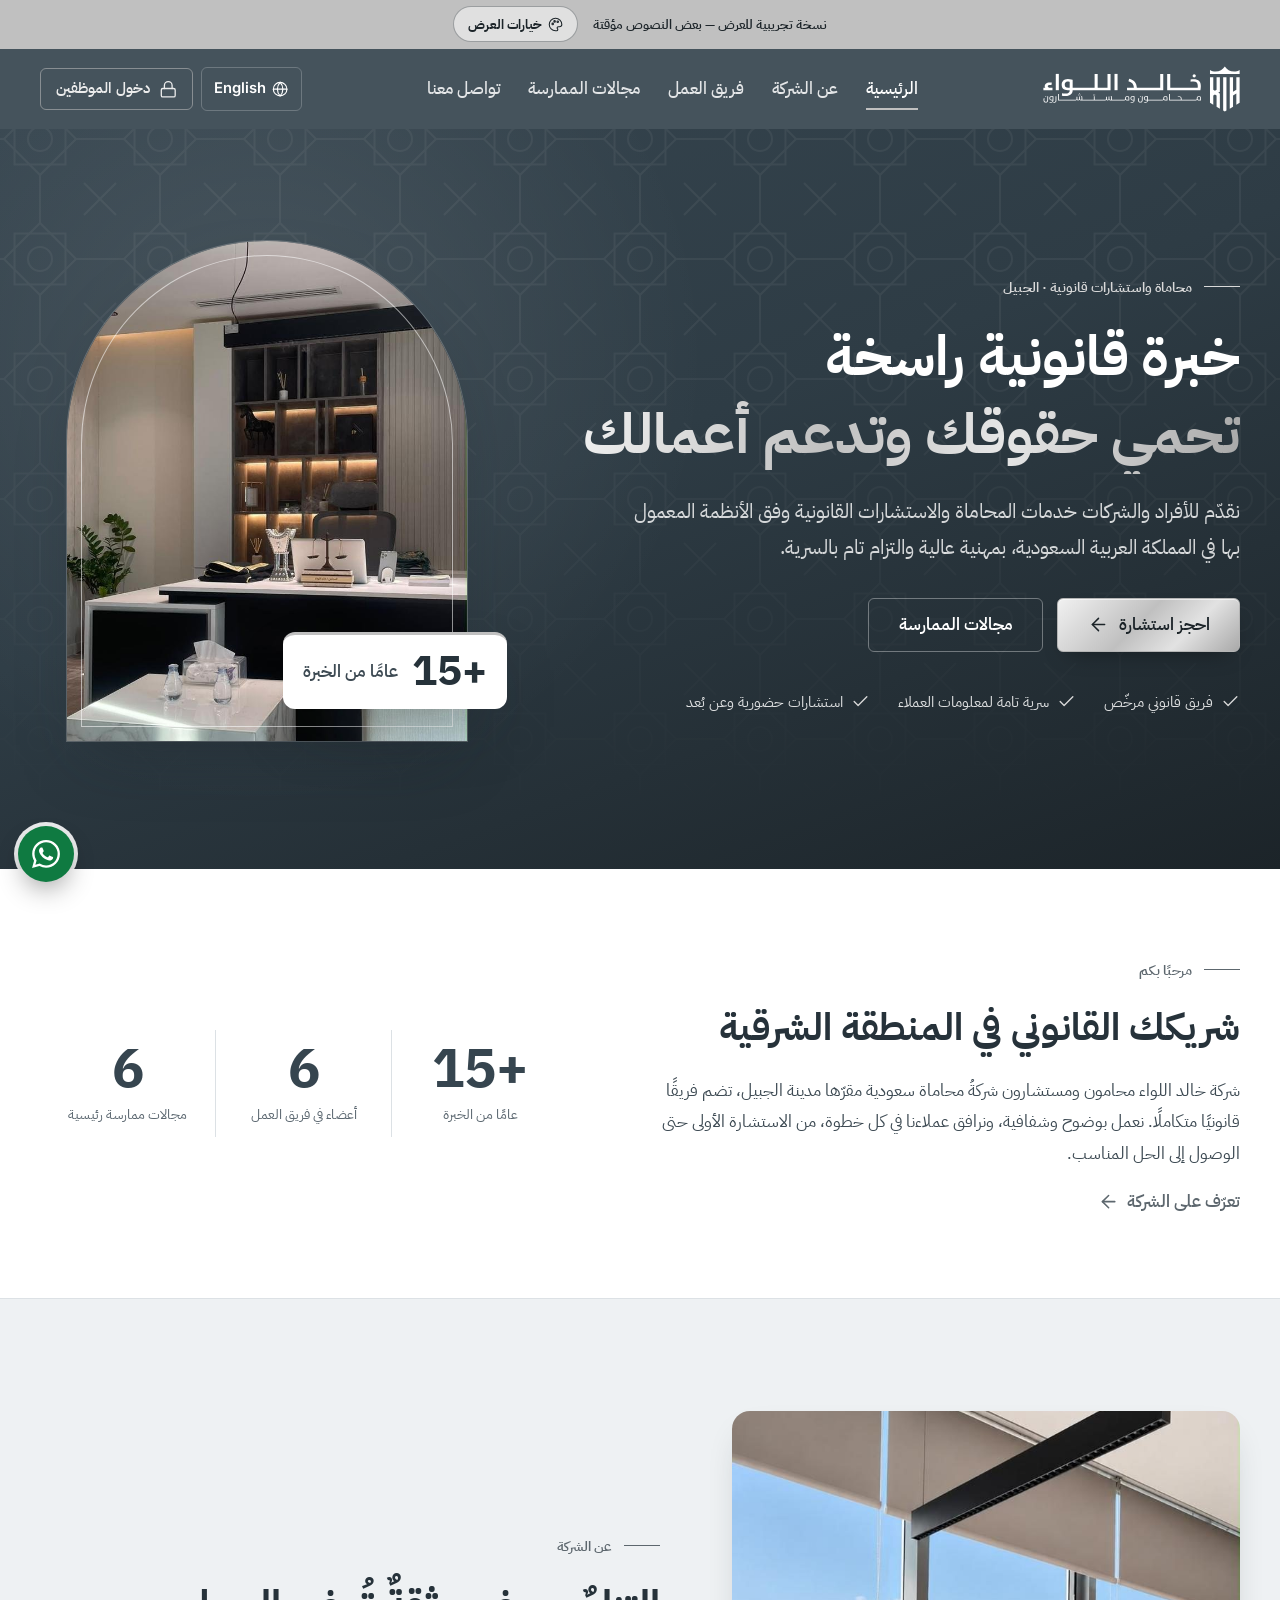
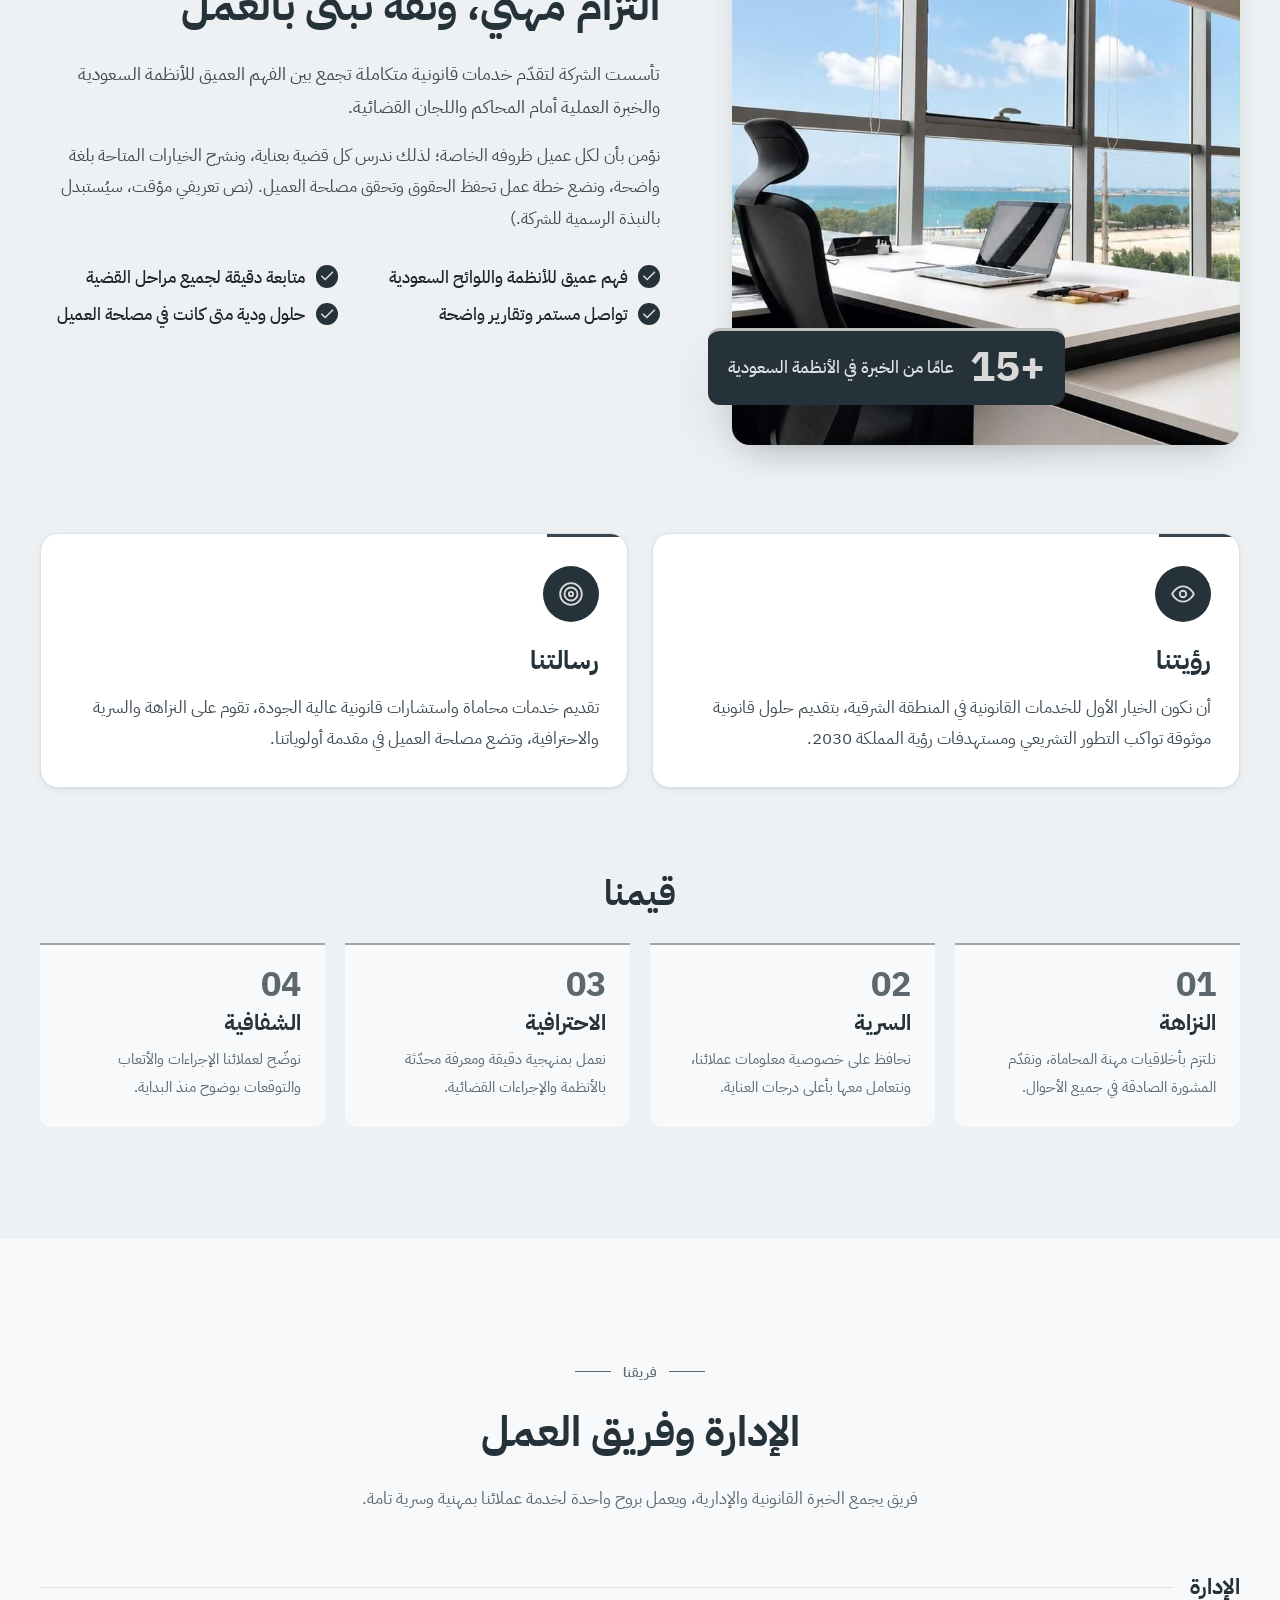
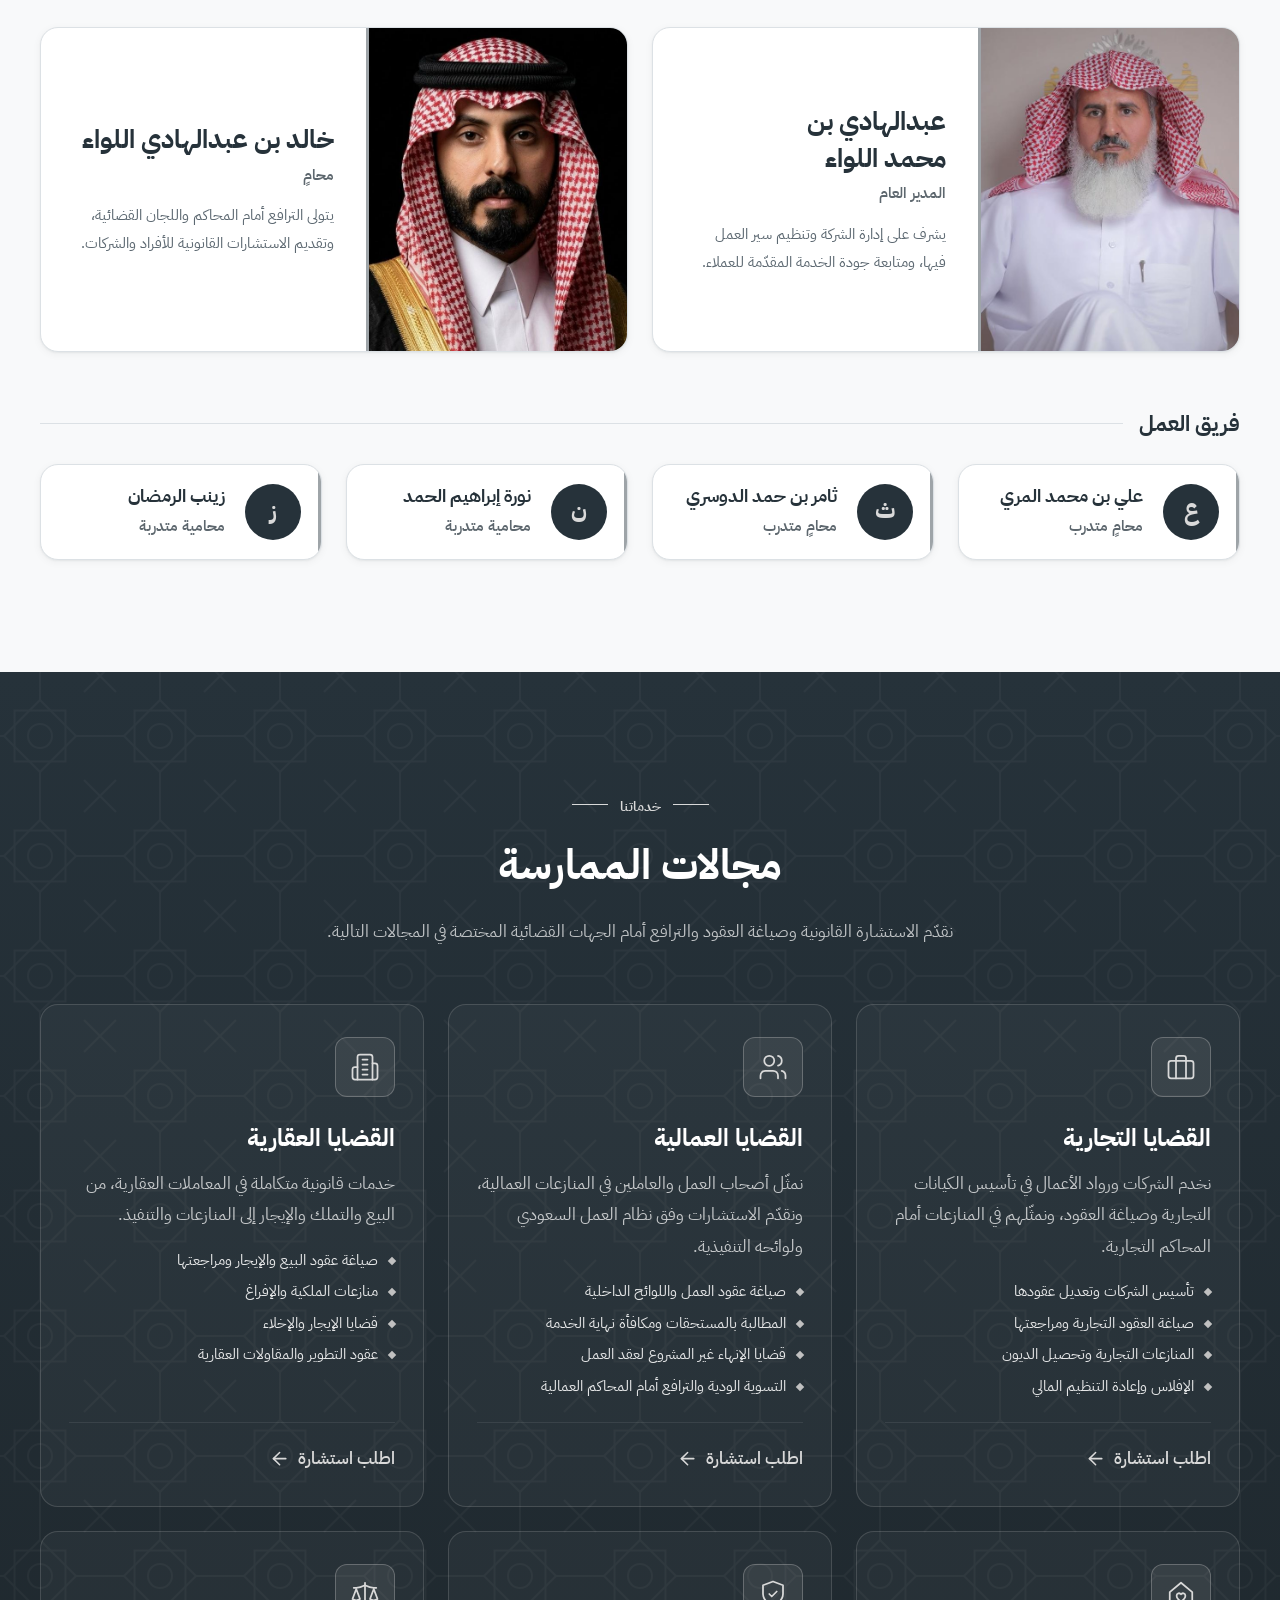
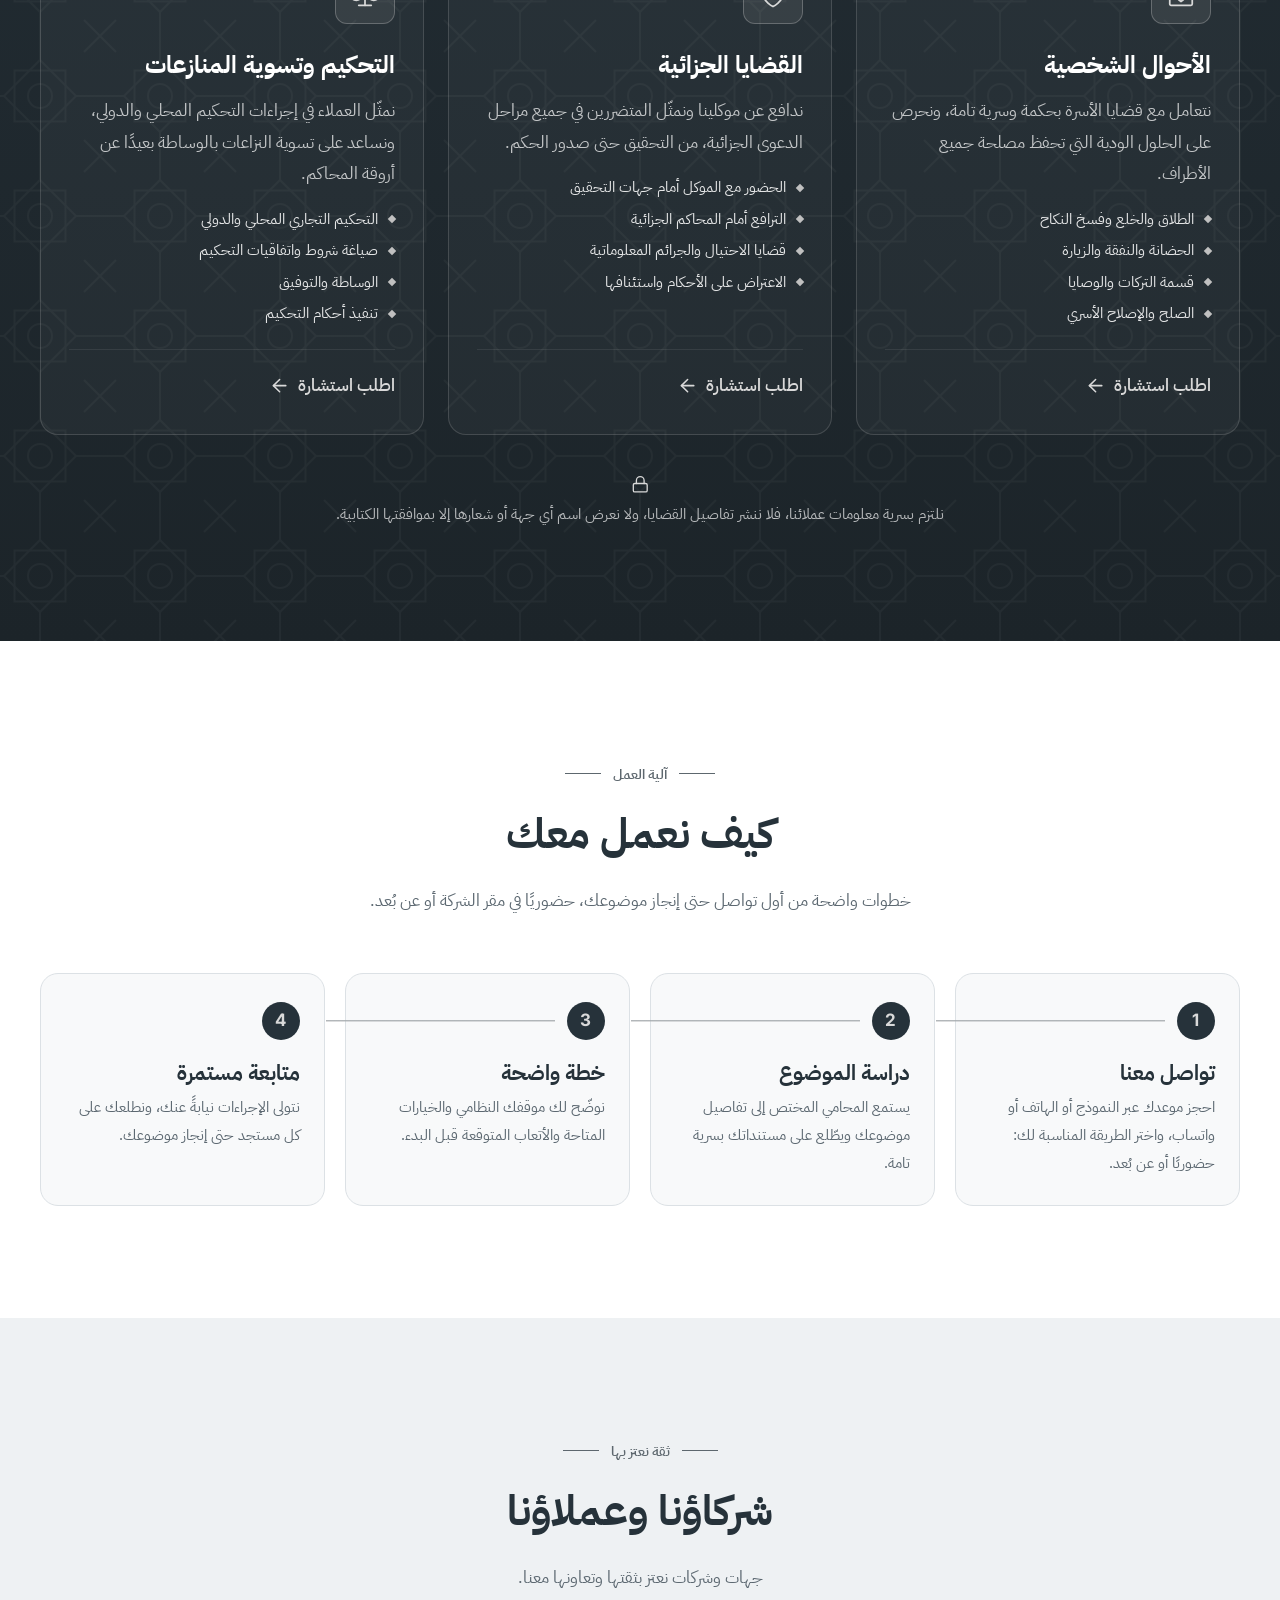
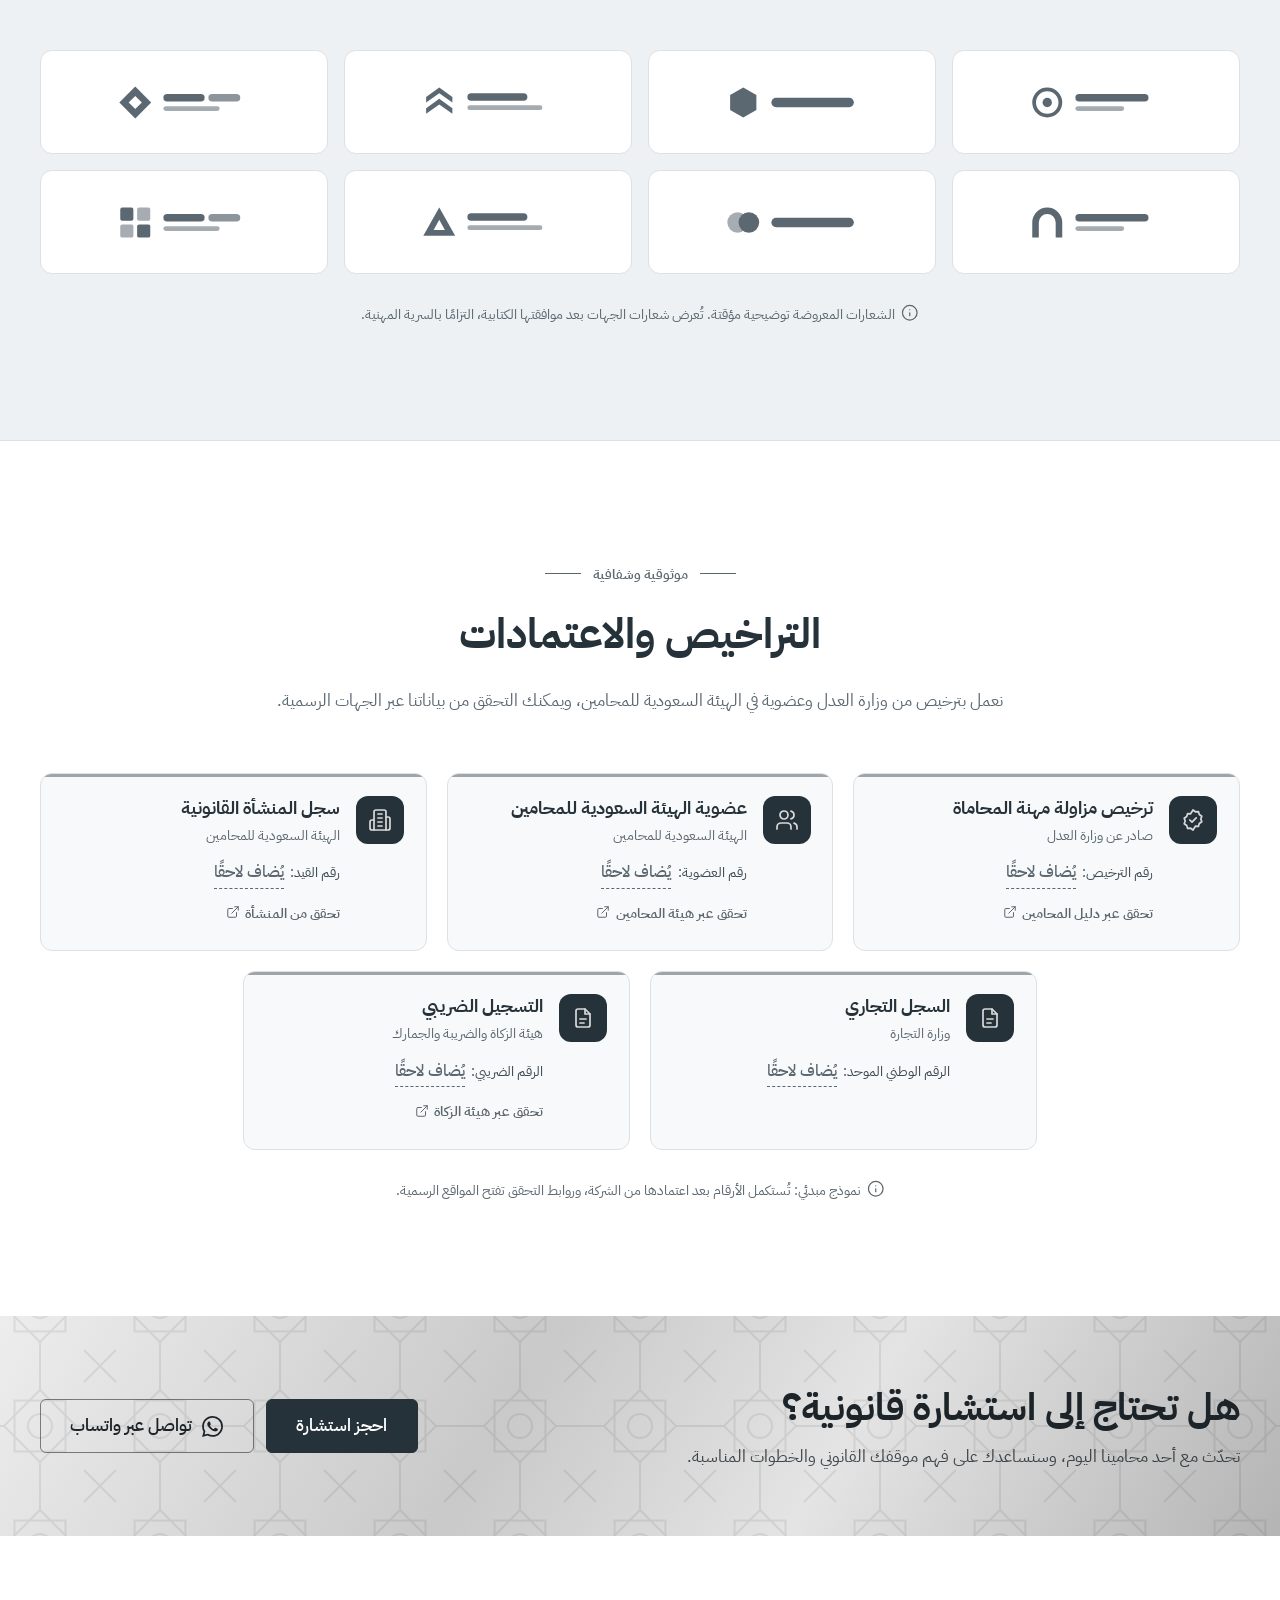
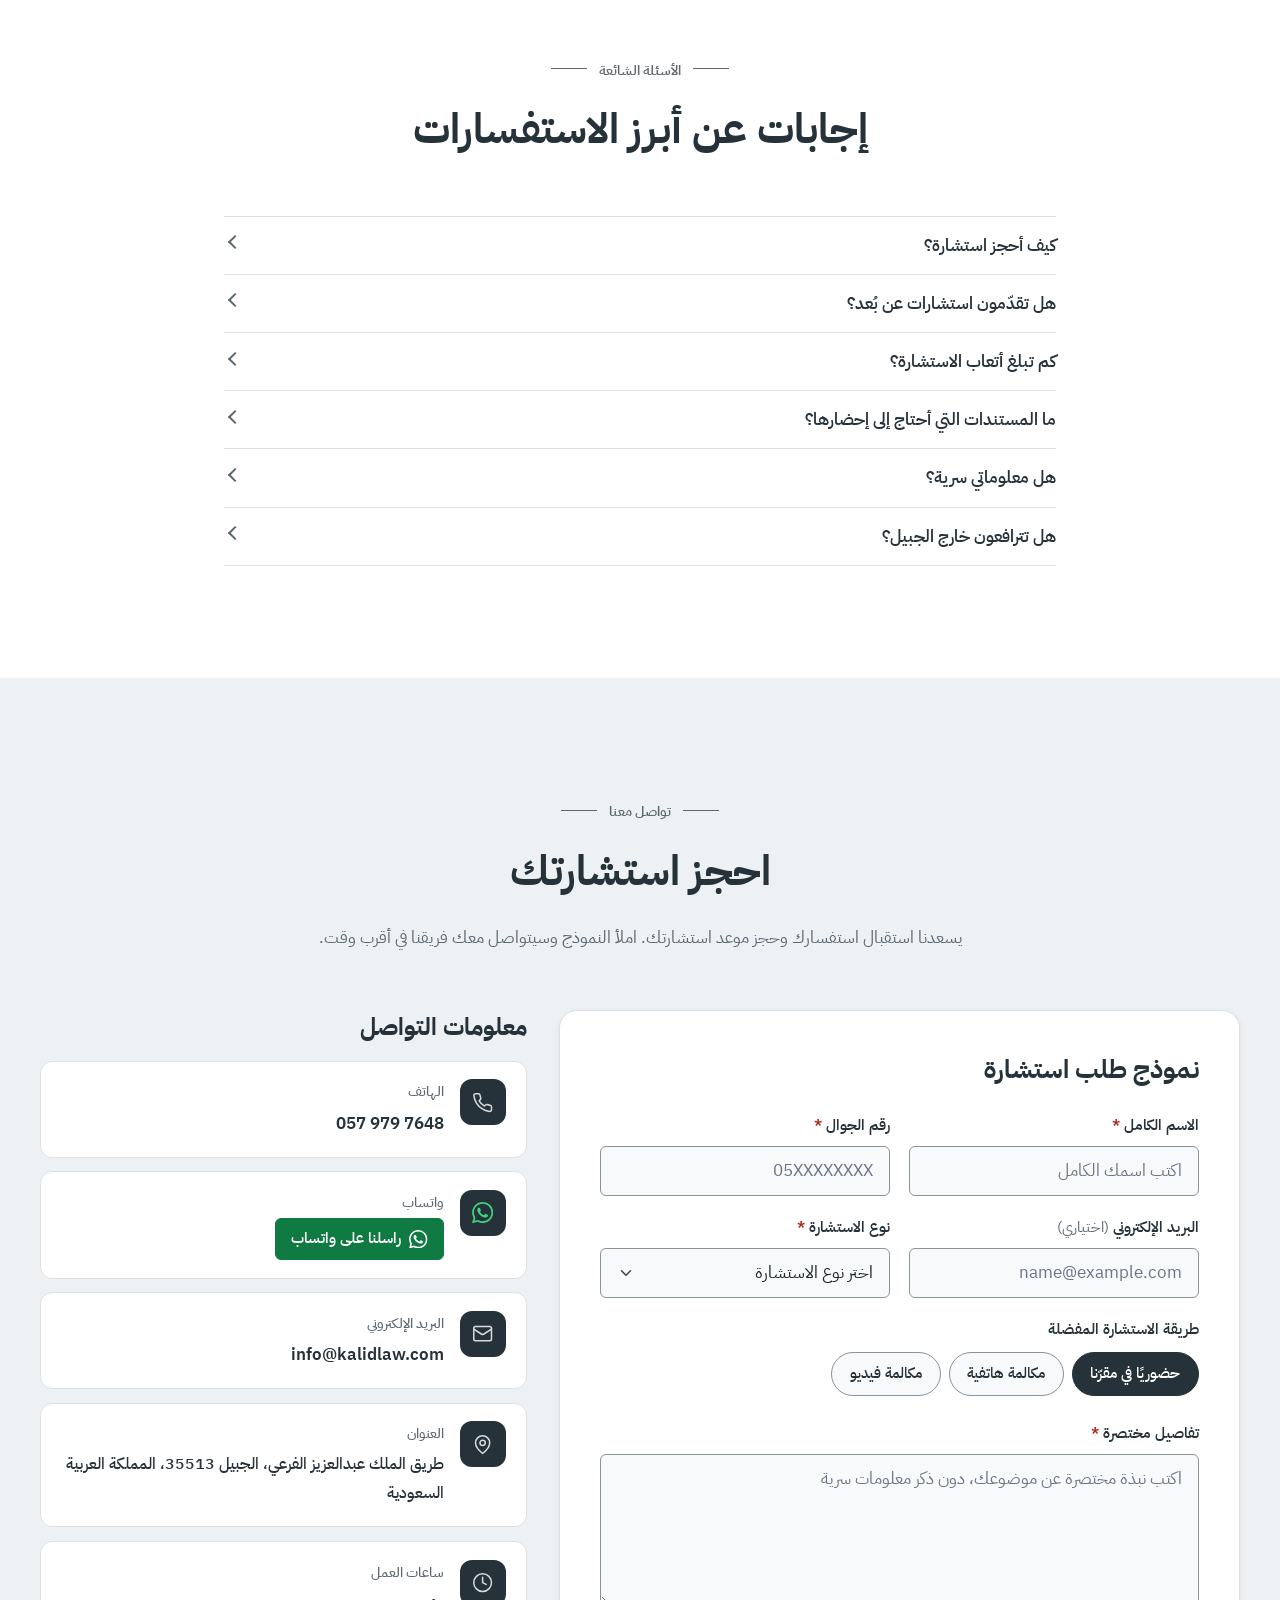
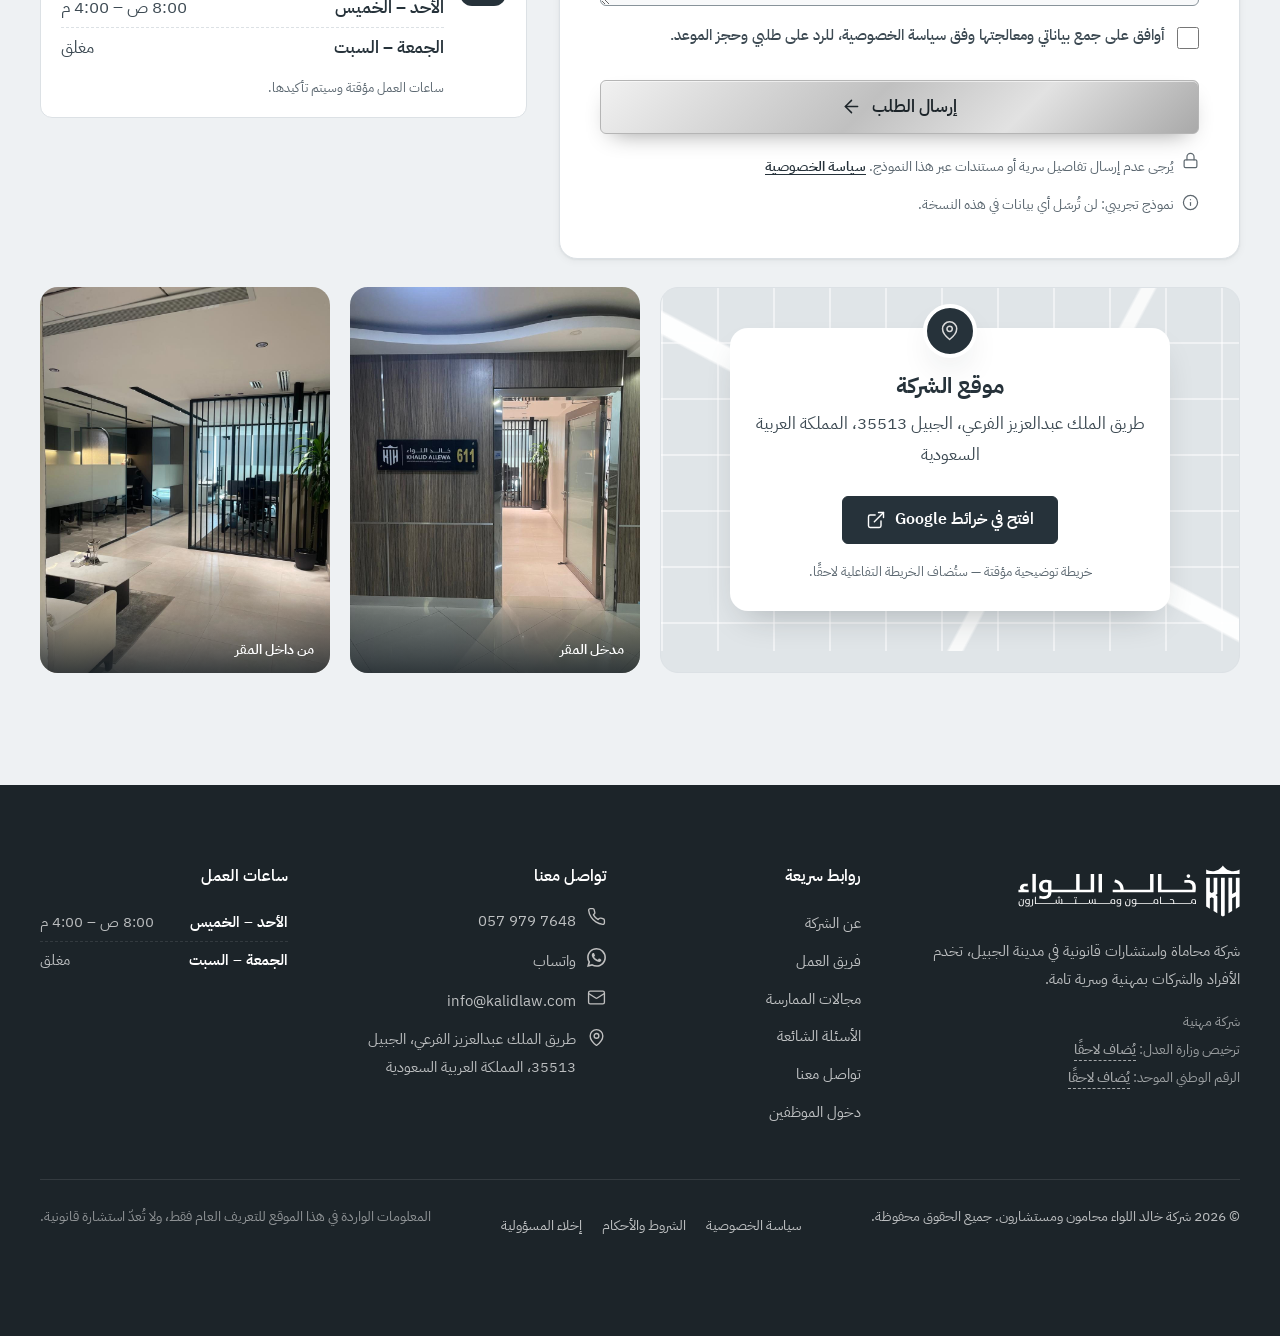
==== commit 0f9fafe3: "Fixes from the independent review (phone layout, display options, code and wording) - Display option" ====
--- a/public/index.html
+++ b/public/index.html
@@ -11,7 +11,7 @@
   <meta property="og:locale:alternate" content="en_US">
   <meta property="og:title" content="شركة خالد اللواء محامون ومستشارون">
   <meta property="og:description" content="محاماة واستشارات قانونية في الجبيل · Khalid Allewa Lawyers and Consultants">
-  <meta property="og:image" content="https://alliwa-law-site.pages.dev/images/og.jpg?v=2">
+  <meta property="og:image" content="https://alliwa-law-site.pages.dev/images/og.jpg?v=3">
   <meta property="og:image:width" content="1200">
   <meta property="og:image:height" content="630">
   <meta name="twitter:card" content="summary_large_image">
@@ -78,6 +78,7 @@
 </div>
 
 <!-- Display options (demo): night mode, colour scheme, shape. Choices are applied at once and remembered on this device. -->
+<div class="theme-backdrop" data-theme-backdrop hidden></div>
 <div class="theme-panel" id="theme-panel" role="dialog" aria-labelledby="theme-title" data-theme-panel hidden>
   <div class="theme-panel-head">
     <h2 class="theme-title" id="theme-title" data-i18n="theme.title"></h2>
@@ -354,7 +355,7 @@
           <h3 class="licence-title"></h3>
           <p class="licence-issuer"></p>
           <p class="licence-value"><span class="licence-label"></span> <bdi class="licence-number" dir="ltr"></bdi></p>
-          <a class="licence-verify" target="_blank" rel="noopener"><span></span><svg class="icon" aria-hidden="true"><use href="#i-external"/></svg></a>
+          <a class="licence-verify" target="_blank" rel="noopener"><span></span><span class="sr-only" data-i18n="licence.newTab"></span><svg class="icon" aria-hidden="true"><use href="#i-external"/></svg></a>
         </div>
       </li>
     </template>
--- a/public/css/style.css
+++ b/public/css/style.css
@@ -128,7 +128,7 @@
   --heading: #f2f4f6;
   --silver-700: var(--accent-text-dark);
   --silver-600: #5f6a71;
-  --input-border: #56636c;
+  --input-border: #6b7883;
   --input-bg: #141b20;
   --placeholder: #8a95a3;
   --map-bg: #1a2329;
@@ -139,6 +139,9 @@
   --shadow: 0 16px 36px -16px rgb(0 0 0 / .75);
   --shadow-lg: 0 28px 64px -24px rgb(0 0 0 / .85);
 }
+/* night mode keeps the accent lines of the navy and green schemes (plain night mode uses grey) */
+html[data-theme="dark"][data-accent="navy"] { --silver-600: #8c7449; }
+html[data-theme="dark"][data-accent="green"] { --silver-600: #86694a; }
 html[data-shape="sharp"] {
   --radius-sm: 2px; --radius-btn: 2px; --radius: 3px; --radius-lg: 4px;
   --radius-icon: 3px; --radius-circle: 4px; --radius-pill: 3px; --arch: 4px 4px 0 0;
@@ -313,7 +316,7 @@
 .btn-outline-navy { --btn-fg: var(--char-950); --btn-bd: rgb(var(--char-950-rgb) / .55); }
 .btn-outline-navy:hover { --btn-bg: rgb(var(--char-950-rgb) / .08); --btn-bd: var(--char-950); }
 /* night mode: dark buttons on dark cards get a light edge */
-html[data-theme="dark"] .card .btn-navy, html[data-theme="dark"] .map-card .btn-navy { --btn-bd: rgb(var(--silver-rgb) / .4); }
+html[data-theme="dark"] :is(.card, .map-card, .login-card) .btn-navy { --btn-bd: rgb(var(--silver-rgb) / .4); }
 .btn-whatsapp { --btn-bg: var(--whatsapp); --btn-fg: #fff; --btn-bd: var(--whatsapp); }
 .btn-whatsapp:hover { --btn-bg: #0b6334; --btn-bd: #0b6334; }
 
@@ -338,6 +341,8 @@
 .link-arrow .icon { transition: transform .2s var(--ease); }
 .link-arrow:hover .icon { transform: translateX(4px); }
 [dir="rtl"] .link-arrow:hover .icon { transform: scaleX(-1) translateX(4px); }
+.link-arrow:hover .icon-back { transform: scaleX(-1) translateX(4px); }
+[dir="rtl"] .link-arrow:hover .icon-back { transform: translateX(4px); }
 
 /* ---------- 4. Section basics ---------- */
 .section { padding-block: clamp(4rem, 9vw, 7rem); }
@@ -376,6 +381,8 @@
 }
 .eyebrow-light { color: var(--silver-400); }
 html[lang="en"] .eyebrow { font-size: .78rem; letter-spacing: .16em; text-transform: uppercase; }
+.eyebrow > span { text-wrap: balance; }
+@media (max-width: 429.98px) { html[lang="en"] .eyebrow { letter-spacing: .12em; } }
 
 .dark { color: rgb(255 255 255 / .82); }
 .dark .section-title { color: #fff; }
@@ -433,6 +440,8 @@
 }
 .theme-toggle:hover, .theme-toggle[aria-expanded="true"] { background: rgb(255 255 255 / .8); border-color: var(--char-950); }
 .theme-toggle .icon { width: 1.15em; height: 1.15em; }
+.theme-toggle { position: relative; }
+.theme-toggle::after { content: ""; position: absolute; inset: -4px -2px; }  /* 44px tap area, same look */
 .demo-banner { --focus: var(--char-950); }
 
 .theme-panel {
@@ -454,7 +463,9 @@
   color: var(--ink-900);
   box-shadow: var(--shadow-lg), 0 0 0 1px rgb(0 0 0 / .05);
 }
-.theme-panel[hidden] { display: none; }
+.theme-panel[hidden], .theme-backdrop[hidden] { display: none; }
+/* takes the tap that closes the panel, so it never reaches the page underneath */
+.theme-backdrop { position: fixed; inset: 0; z-index: 69; background: rgb(0 0 0 / .3); }
 html[data-theme="dark"] .theme-panel { --focus: var(--silver-500); }
 .theme-panel-head { display: flex; align-items: center; justify-content: space-between; gap: 1rem; margin-bottom: .75rem; }
 .theme-title { margin: 0; font-size: 1.15rem; }
@@ -472,7 +483,8 @@
 .theme-close:hover { border-color: var(--ink-500); color: var(--heading); }
 .theme-group { min-width: 0; margin: 0 0 .9rem; padding: 0; border: 0; }
 .theme-group legend { margin-bottom: .45rem; padding: 0; color: var(--ink-500); font-size: .85rem; font-weight: 600; }
-.theme-options { display: grid; grid-template-columns: repeat(auto-fit, minmax(92px, 1fr)); gap: .5rem; }
+.theme-options { display: grid; grid-template-columns: repeat(3, minmax(0, 1fr)); gap: .5rem; }
+.theme-group:first-of-type .theme-options { grid-template-columns: repeat(2, minmax(0, 1fr)); }
 .theme-opt { position: relative; display: flex; }
 .theme-opt input { position: absolute; inset: 0; width: 100%; height: 100%; margin: 0; opacity: 0; cursor: pointer; }
 .theme-opt > span {
@@ -480,10 +492,10 @@
   display: flex;
   flex-direction: column;
   align-items: center;
-  justify-content: center;
+  justify-content: flex-start;    /* icons and swatches line up even when a label wraps */
   gap: .35rem;
   min-height: 66px;
-  padding: .55rem .4rem;
+  padding: .65rem .35rem .55rem;
   border: 1.5px solid var(--line);
   border-radius: var(--radius);
   background: var(--paper-50);
@@ -507,7 +519,13 @@
 .shape-sharp { border-radius: 0; }
 .shape-round { border-radius: 999px; }
 .theme-note { margin: .1rem 0 .6rem; color: var(--ink-500); font-size: .8rem; line-height: 1.6; }
-.theme-reset { font-size: .875rem; }
+.theme-reset { display: inline-flex; align-items: center; min-height: 44px; font-size: .875rem; }
+@media (max-width: 359.98px) {
+  .theme-panel { padding: .85rem .9rem .9rem; }
+  .theme-panel-head { margin-bottom: .5rem; }
+  .theme-group { margin-bottom: .7rem; }
+  .theme-opt > span { min-height: 58px; padding: .5rem .2rem .45rem; font-size: .8rem; }
+}
 
 .site-header {
   position: sticky;
@@ -821,7 +839,7 @@
 /* ---------- 7. Intro & stats ---------- */
 .intro { background: var(--white); border-bottom: 1px solid var(--line); }
 .intro-inner { display: grid; gap: 2.5rem; padding-block: clamp(3.25rem, 7vw, 5rem); }
-.intro-text p { color: var(--ink-700); }
+.intro-text p:not(.eyebrow) { color: var(--ink-700); }
 .intro-text .section-title { font-size: clamp(1.7rem, 1.3rem + 1.6vw, 2.4rem); }
 
 .stats { display: grid; grid-template-columns: repeat(3, 1fr); align-items: start; }
@@ -923,6 +941,7 @@
   height: 3px;
   background: var(--char-700);
 }
+html[data-theme="dark"] .vm-card::before { background: var(--silver-500); }
 .vm-card h3 { font-size: 1.6rem; }
 .vm-card p { color: var(--ink-700); }
 .vm-icon {
@@ -1027,9 +1046,11 @@
 .member-name { margin-bottom: .2rem; font-size: 1.35rem; }
 .member-role { margin-bottom: .75rem; color: var(--silver-700); font-weight: 600; font-size: .925rem; }
 .member-bio { color: var(--ink-500); font-size: .95rem; }
+.member-bio:empty { display: none; }
 
 /* team cards without a photo: the person's initial in a circle, name and title beside it */
-.member-card.no-photo { flex-direction: row; align-items: center; border-inline-start: 3px solid var(--silver-600); }
+.member-card.no-photo { position: relative; flex-direction: row; align-items: center; }
+.member-card.no-photo::before { content: ""; position: absolute; inset-block: 0; inset-inline-start: 0; width: 3px; background: var(--silver-600); }
 .member-initial {
   flex: 0 0 auto;
   display: grid;
@@ -1193,7 +1214,7 @@
   bottom: calc(-1rem - 1px);
   inset-inline-start: calc(1.35rem + 1.2rem - 1px);
   width: 2px;
-  background: linear-gradient(var(--silver-600), rgb(158 164 168 / .25));
+  background: linear-gradient(var(--silver-600), rgb(var(--silver-rgb) / .25));
 }
 .step h3 { margin-bottom: .3rem; font-size: 1.3rem; }
 .step p { color: var(--ink-500); font-size: .95rem; }
@@ -1233,10 +1254,7 @@
 .client-logo img { width: auto; max-width: 100%; height: auto; max-height: 52px; object-fit: contain; filter: grayscale(1); opacity: .75; transition: filter .3s, opacity .3s; }
 .client-logo:hover img { filter: none; opacity: 1; }
 .clients-note {
-  display: flex;
-  align-items: flex-start;
-  justify-content: center;
-  gap: .5rem;
+  display: block;
   max-width: 40rem;
   margin: 1.75rem auto 0;
   color: var(--ink-500);
@@ -1244,7 +1262,7 @@
   text-align: center;
 }
 .clients-note[hidden] { display: none; }
-.clients-note .icon { margin-top: .2em; color: var(--silver-700); }
+.clients-note .icon, .licence-note .icon { display: inline-block; margin-inline-end: .4rem; vertical-align: -.2em; color: var(--silver-700); }
 @media (min-width: 640px) {
   .client-grid { grid-template-columns: repeat(4, minmax(0, 1fr)); gap: 1rem; }
   .client-logo { min-height: 104px; }
@@ -1260,12 +1278,14 @@
   align-items: flex-start;
   gap: 1rem;
   padding: 1.35rem 1.35rem 1.4rem;
+  position: relative;
+  overflow: hidden;
   border: 1px solid var(--line);
-  border-top: 3px solid var(--silver-600);
   border-radius: var(--radius);
   background: var(--paper-50);
   transition: border-color .3s, box-shadow .3s, opacity .7s var(--ease), translate .7s var(--ease);
 }
+.licence-card::before { content: ""; position: absolute; inset-inline: 0; top: 0; height: 3px; background: var(--silver-600); }
 .licence-card:hover { box-shadow: var(--shadow-sm); }
 .licence-icon {
   display: grid;
@@ -1282,32 +1302,31 @@
 .licence-title { margin-bottom: .15rem; font-size: 1.1rem; line-height: 1.4; }
 .licence-issuer { margin-bottom: .6rem; color: var(--ink-500); font-size: .875rem; }
 .licence-value { display: flex; flex-wrap: wrap; align-items: baseline; gap: .1rem .4rem; margin-bottom: .5rem; color: var(--ink-700); font-size: .9rem; }
+.licence-label::after { content: ":"; }
 .licence-number { color: var(--heading); font-family: "Inter", system-ui, sans-serif; font-size: 1rem; font-weight: 600; letter-spacing: .02em; }
 .licence-number.is-pending, .footer-license .is-pending {
   font-family: inherit;
   font-weight: 500;
   letter-spacing: 0;
-  opacity: .75;
   border-bottom: 1px dashed currentColor;
 }
+.footer-license .is-pending { opacity: .8; }
 .licence-number.is-pending { color: var(--ink-500); }
+/* inline so the icon follows the last word when the label wraps; padding makes a 44px tap area */
 .licence-verify {
-  display: inline-flex;
-  align-items: center;
-  gap: .35rem;
-  min-height: 32px;
+  display: inline-block;
+  padding-block: .7rem;
+  margin-block: -.45rem -.6rem;
+  line-height: 1.5;
   color: var(--silver-700);
   font-size: .875rem;
   font-weight: 600;
   text-decoration: none;
 }
 .licence-verify:hover { color: var(--heading); text-decoration: underline; text-underline-offset: 3px; }
-.licence-verify .icon { width: 1em; height: 1em; }
+.licence-verify .icon { display: inline-block; width: 1em; height: 1em; margin-inline-start: .35rem; vertical-align: -.12em; }
 .licence-note {
-  display: flex;
-  align-items: flex-start;
-  justify-content: center;
-  gap: .5rem;
+  display: block;
   max-width: 44rem;
   margin: 1.75rem auto 0;
   color: var(--ink-500);
@@ -1315,7 +1334,6 @@
   text-align: center;
 }
 .licence-note[hidden] { display: none; }
-.licence-note .icon { margin-top: .2em; color: var(--silver-700); }
 html[data-theme="dark"] .licence-icon { box-shadow: inset 0 0 0 1px rgb(var(--silver-rgb) / .3); }
 @media (min-width: 640px) {
   .licence-grid > * { flex-basis: calc(50% - .5rem); max-width: calc(50% - .5rem); }
@@ -1414,9 +1432,12 @@
 .input:hover { border-color: var(--char-600); }
 .input:focus { outline: none; border-color: var(--char-700); background: var(--surface); box-shadow: 0 0 0 4px rgb(var(--char-rgb) / .14); }
 .input[aria-invalid="true"] { border-color: var(--danger); background: #fffafa; }
-html[data-theme="dark"] .input:hover { border-color: #75838d; }
+html[data-theme="dark"] .input:hover { border-color: #808d97; }
 html[data-theme="dark"] .input:focus { border-color: var(--silver-500); box-shadow: 0 0 0 4px rgb(var(--silver-rgb) / .2); }
 html[data-theme="dark"] .input[aria-invalid="true"] { background: #2a1c1c; }
+html[data-theme="dark"] .input[aria-invalid="true"],
+html[data-theme="dark"] .input[aria-invalid="true"]:focus { border-color: var(--danger); }
+html[data-theme="dark"] .input[aria-invalid="true"]:focus { box-shadow: 0 0 0 4px rgb(255 139 128 / .2); }
 .input[aria-invalid="true"]:focus { box-shadow: 0 0 0 4px rgb(179 38 30 / .15); }
 textarea.input { min-height: 140px; resize: vertical; }
 [dir="rtl"] .input-ltr { text-align: right; }
@@ -1655,7 +1676,7 @@
 .footer-license { display: grid; gap: .2rem; color: rgb(255 255 255 / .55); font-size: .85rem; }
 .footer-license bdi { color: rgb(255 255 255 / .75); }
 .footer-legal-links { display: flex; flex-wrap: wrap; gap: .25rem 1.25rem; }
-.footer-legal-links a { display: inline-block; padding-block: .3rem; color: rgb(255 255 255 / .72); text-decoration: none; }
+.footer-legal-links a { display: inline-block; padding-block: .6rem; color: rgb(255 255 255 / .72); text-decoration: none; }
 .footer-legal-links a:hover { color: var(--silver-400); text-decoration: underline; text-underline-offset: 3px; }
 .footer-title {
   margin-bottom: 1rem;
@@ -1717,6 +1738,7 @@
 .wa-float:hover { transform: scale(1.06); }
 .wa-float .icon { width: 28px; height: 28px; }
 body.nav-open .wa-float { display: none; }
+html[data-theme="dark"] .wa-float { box-shadow: 0 12px 28px -8px rgb(0 0 0 / .6), 0 0 0 3px rgb(255 255 255 / .14); }
 
 /* ---------- 14b. Quick-contact bar (phones) ---------- */
 .mobile-bar {
@@ -1755,7 +1777,7 @@
 }
 .mobile-bar-wa .icon { color: #3fd27b; }
 .mobile-bar-book { border-color: var(--metal-border); background: var(--brushed); color: var(--char-950); }
-@media (max-width: 359.98px) {
+@media (max-width: 374.98px) {
   .mobile-bar { gap: .35rem; }
   .mobile-bar-item { gap: .3rem; padding-inline: .3rem; font-size: .875rem; }
 }
@@ -1784,12 +1806,13 @@
   width: 100%;
   max-width: 440px;
   padding: clamp(1.75rem, 5vw, 2.5rem);
+  overflow: hidden;
   border-radius: var(--radius-lg);
-  border-top: 4px solid var(--silver-500);
   background: var(--surface);
   box-shadow: var(--shadow-lg);
   text-align: center;
 }
+.login-card::before { content: ""; position: absolute; inset-inline: 0; top: 0; height: 4px; background: var(--silver-500); }
 .login-icon {
   display: inline-grid;
   place-items: center;
@@ -1826,6 +1849,7 @@
 
 /* ---------- 16. 404 page ---------- */
 .error-page .login-card h1 { font-size: 4rem; line-height: 1; color: var(--char-700); }
+html[data-theme="dark"] .error-page .login-card h1 { color: var(--heading); }
 .error-page .login-card h2 { font-size: 1.5rem; margin-bottom: .25rem; }
 .error-page .login-card p { color: var(--ink-500); }
 .error-page .login-card [lang="en"] { font-family: "Inter", system-ui, sans-serif; }
@@ -1841,21 +1865,24 @@
 html[data-theme="dark"] .legal-page { --focus: var(--silver-500); }
 .legal-main { padding-block: clamp(2rem, 6vw, 4rem) clamp(3rem, 8vw, 5rem); }
 .legal-inner { max-width: calc(52rem + 2 * var(--gutter)); }
-.legal-back { margin-bottom: 1.5rem; }
+.legal-back { min-height: 44px; margin-bottom: 1rem; }
 .legal-title { margin-bottom: .9rem; font-size: clamp(1.9rem, 1.4rem + 2vw, 2.6rem); }
 .legal-draft {
   display: flex;
   align-items: flex-start;
   gap: .6rem;
   margin: 0;
+  position: relative;
+  overflow: hidden;
   padding: .85rem 1rem;
+  padding-inline-start: 1.15rem;
   border: 1px solid var(--line);
-  border-inline-start: 3px solid var(--silver-600);
   border-radius: var(--radius);
   background: var(--surface);
   color: var(--ink-700);
   font-size: .925rem;
 }
+.legal-draft::before { content: ""; position: absolute; inset-block: 0; inset-inline-start: 0; width: 3px; background: var(--silver-600); }
 .legal-draft .icon { margin-top: .2em; color: var(--silver-700); }
 .legal-updated { margin: .9rem 0 0; color: var(--ink-500); font-size: .875rem; }
 .legal-toc ul { display: flex; flex-wrap: wrap; gap: .5rem; margin-top: 1.5rem; }
@@ -1894,7 +1921,7 @@
 .legal-list h3 { margin-bottom: .3rem; font-size: 1.1rem; }
 .legal-list p { color: var(--ink-700); }
 .legal-footer { padding-top: .5rem; }
-.legal-footer .footer-bottom { margin-top: 0; padding-bottom: calc(1.5rem + env(safe-area-inset-bottom)); }
+.legal-footer .footer-bottom { margin-top: 0; border-top: 0; padding-bottom: calc(1.5rem + env(safe-area-inset-bottom)); }
 
 /* ---------- 17. Touch screens & motion preferences ---------- */
 @media (hover: none) {
